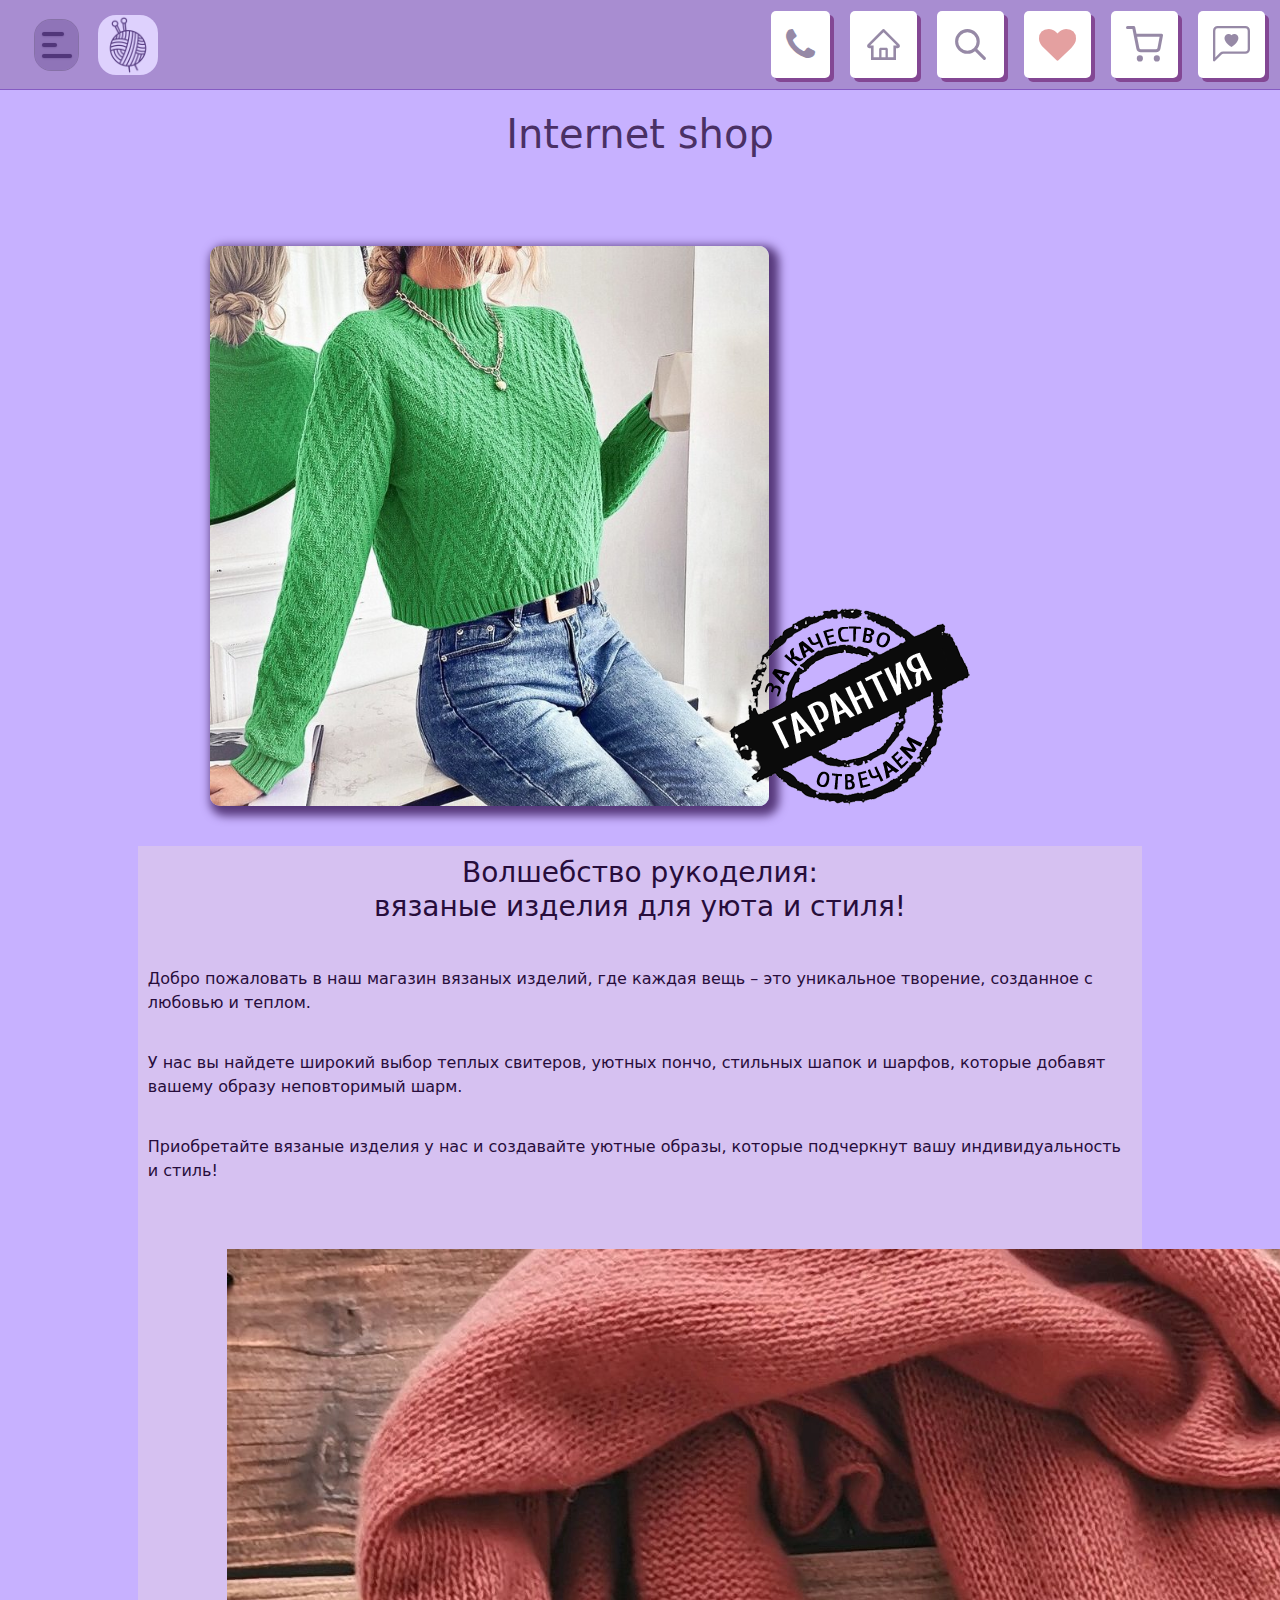
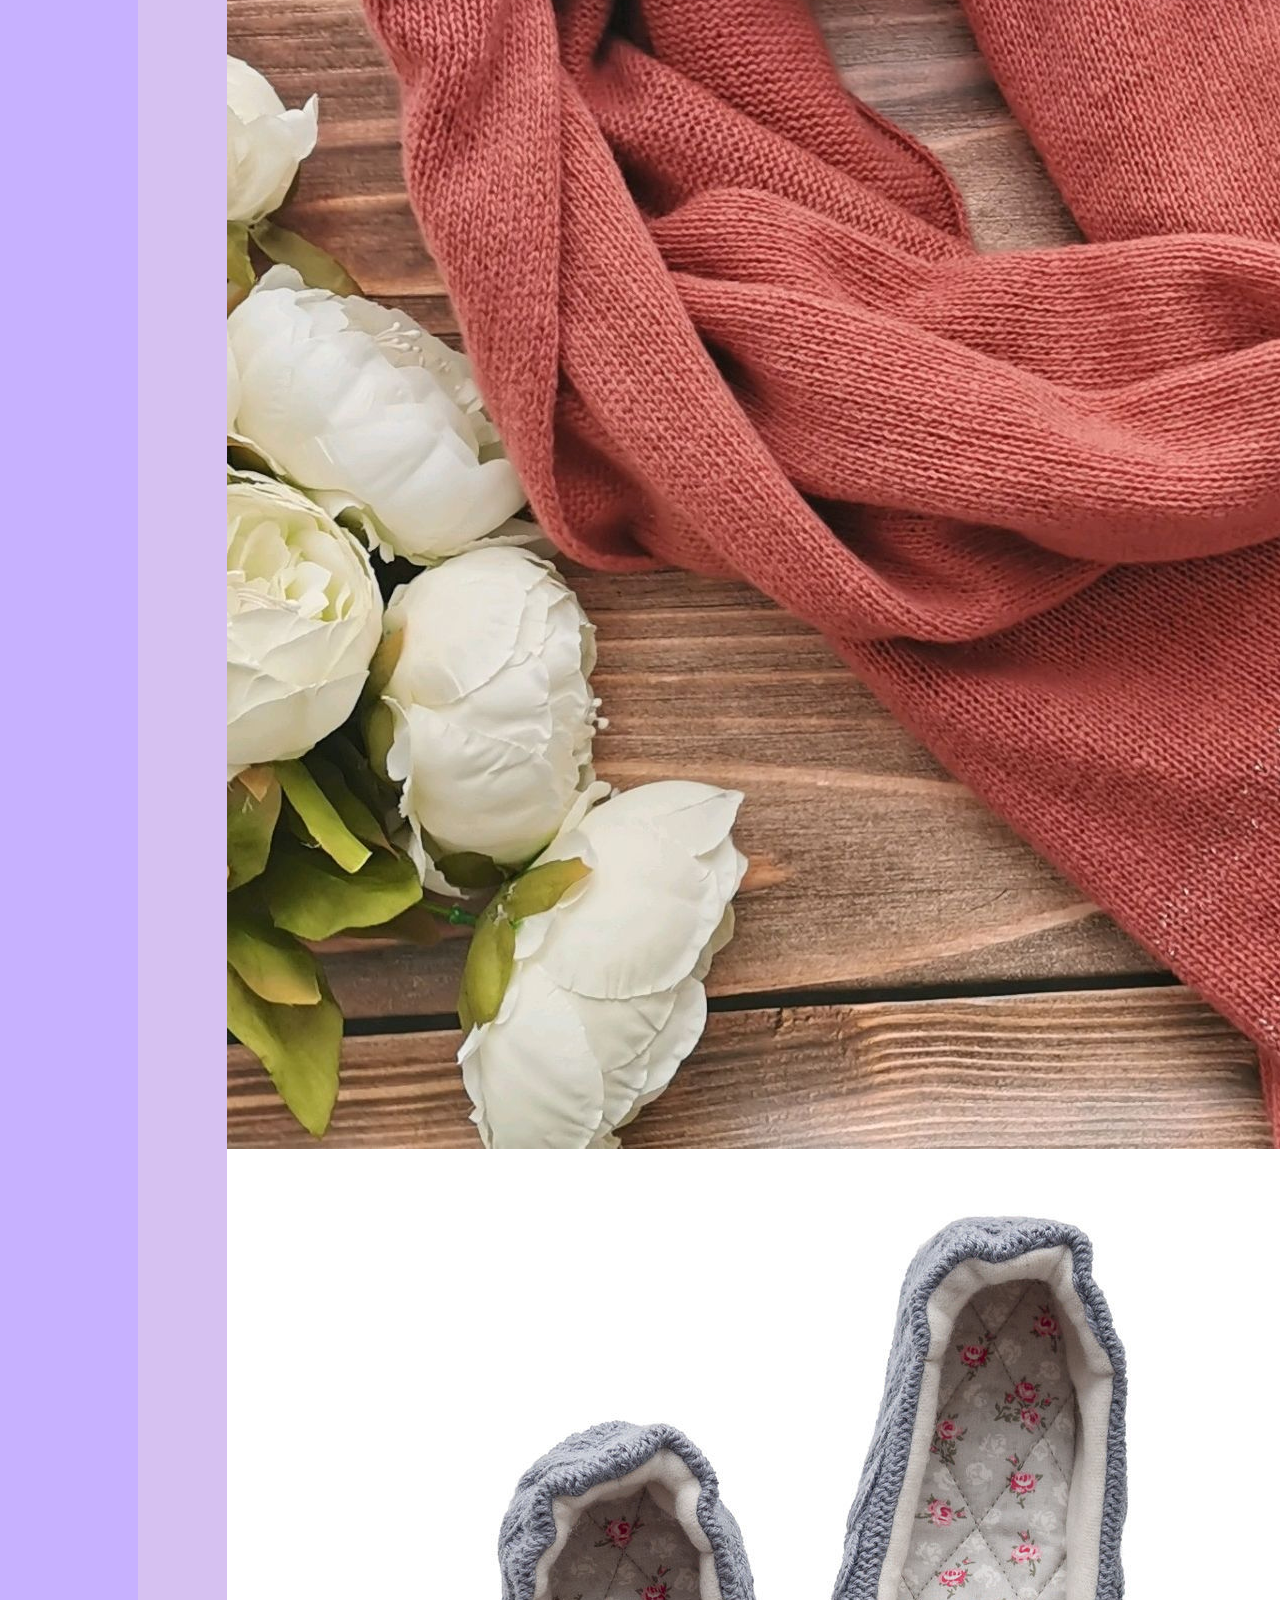
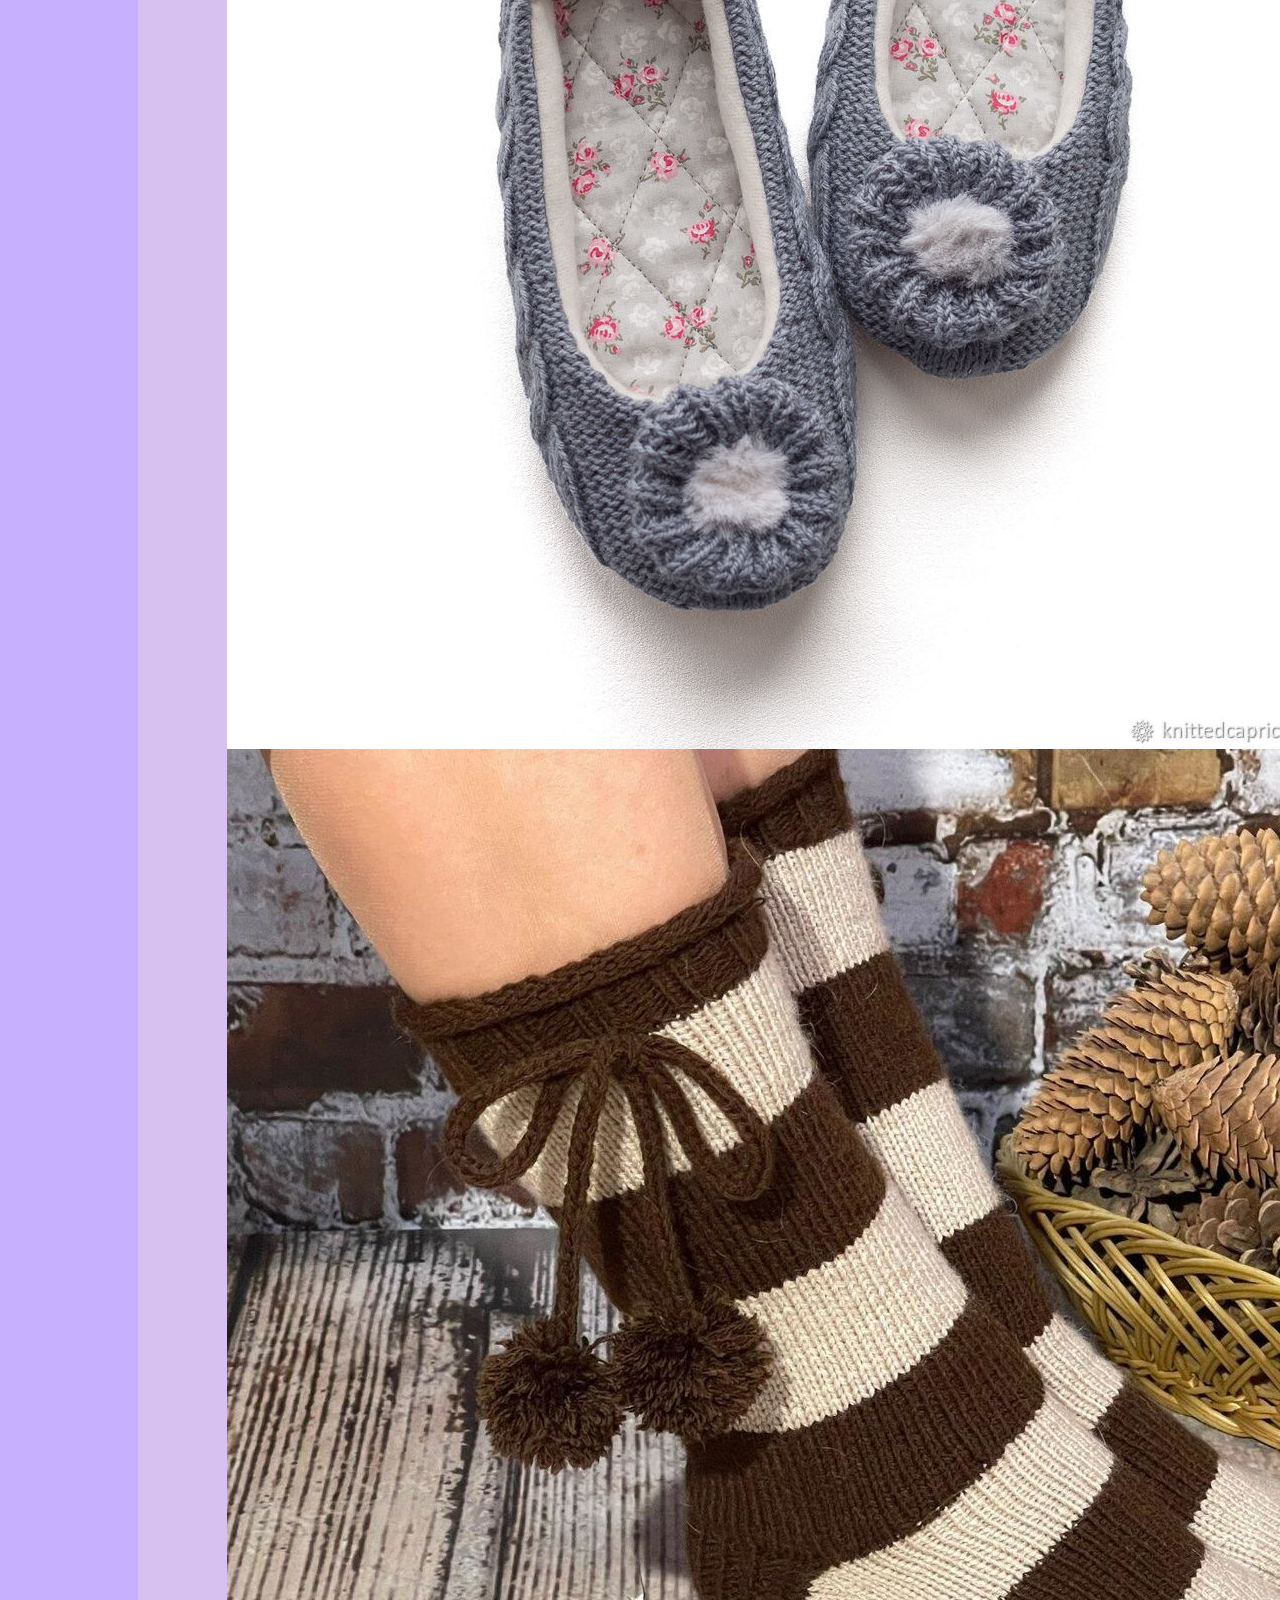
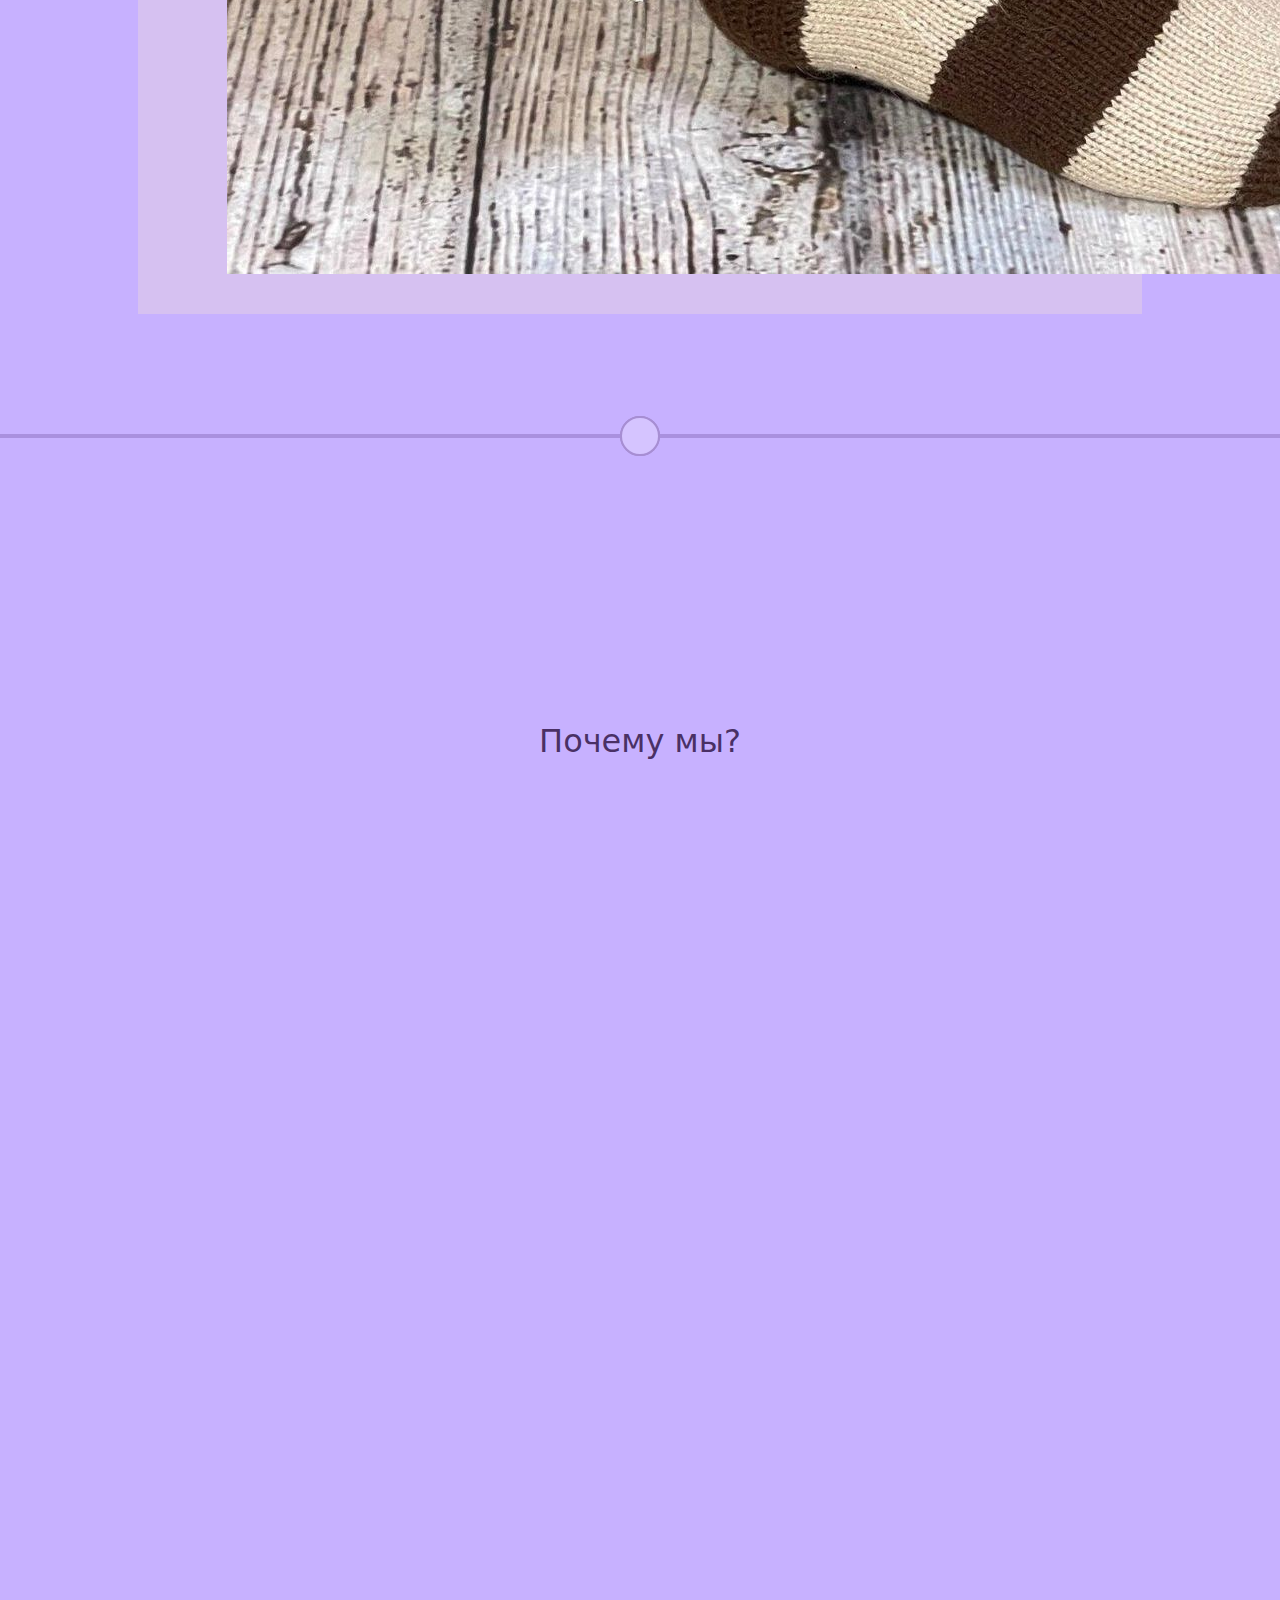
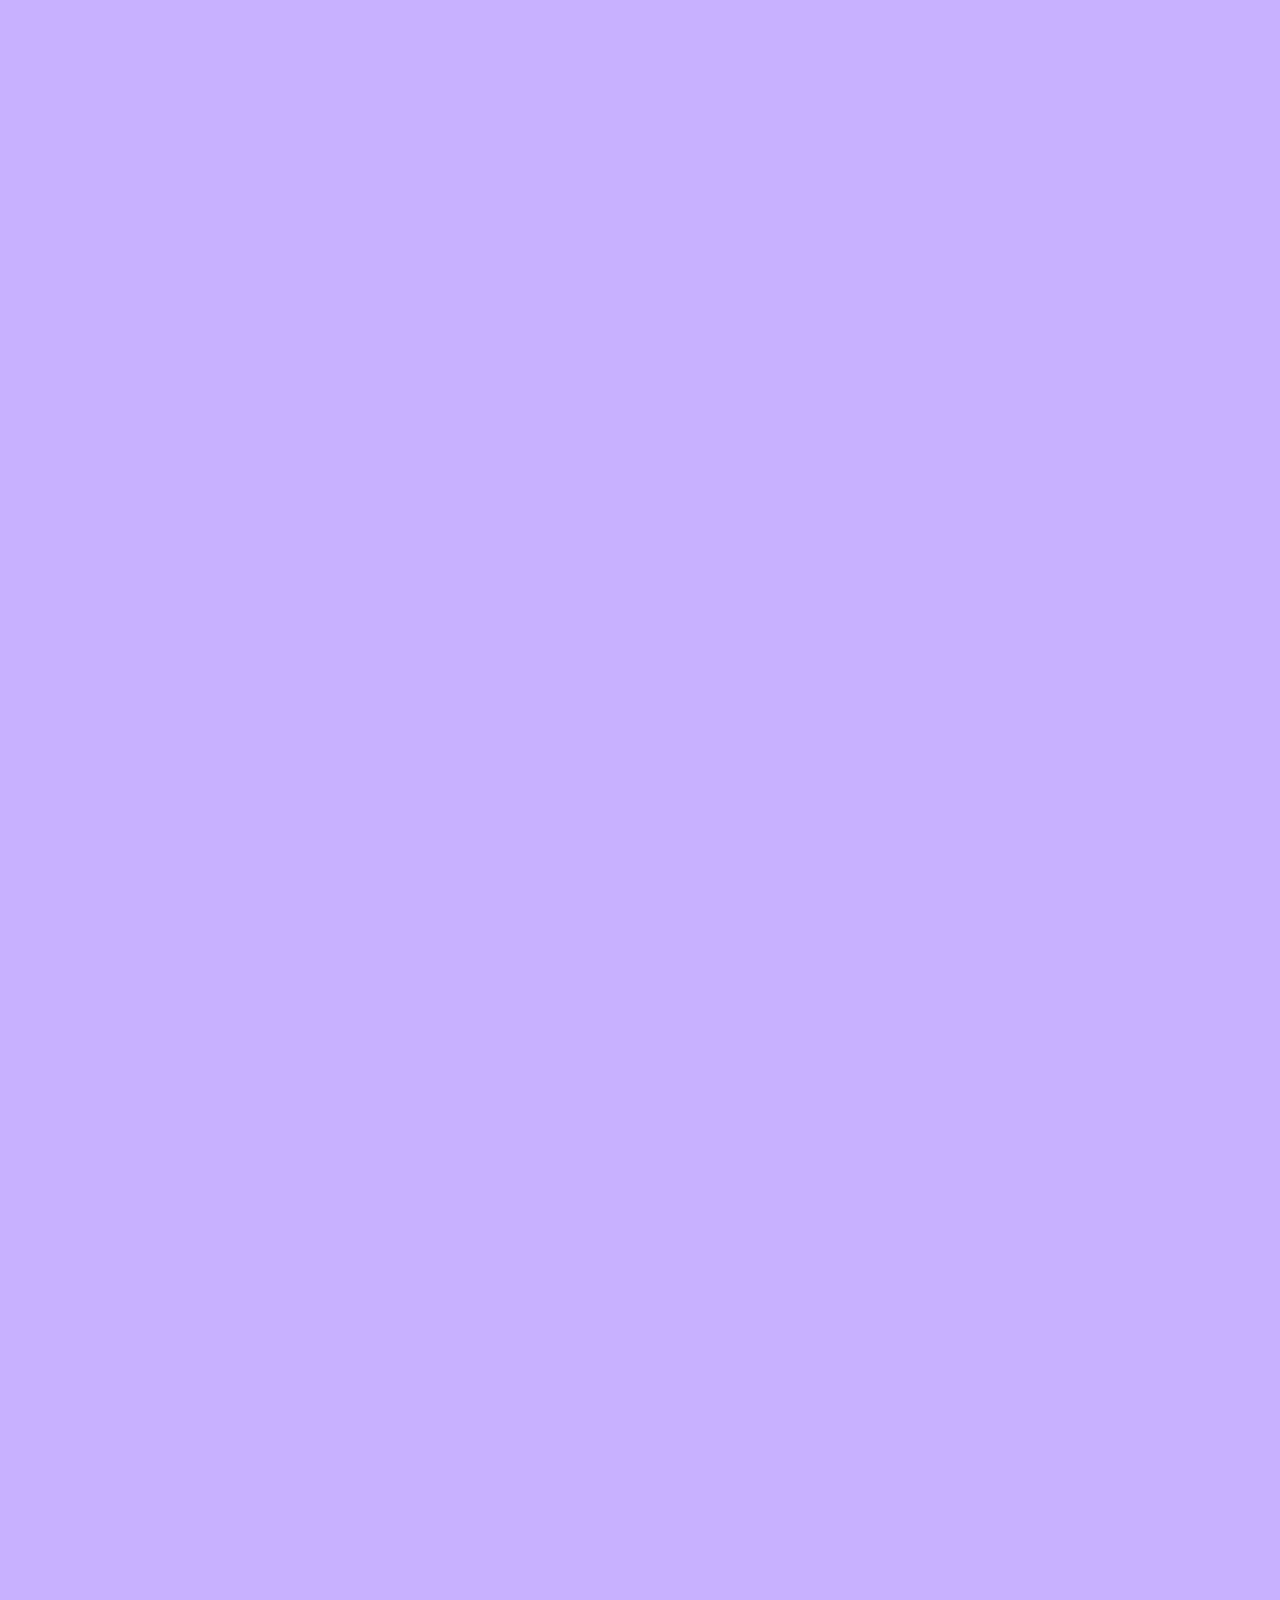
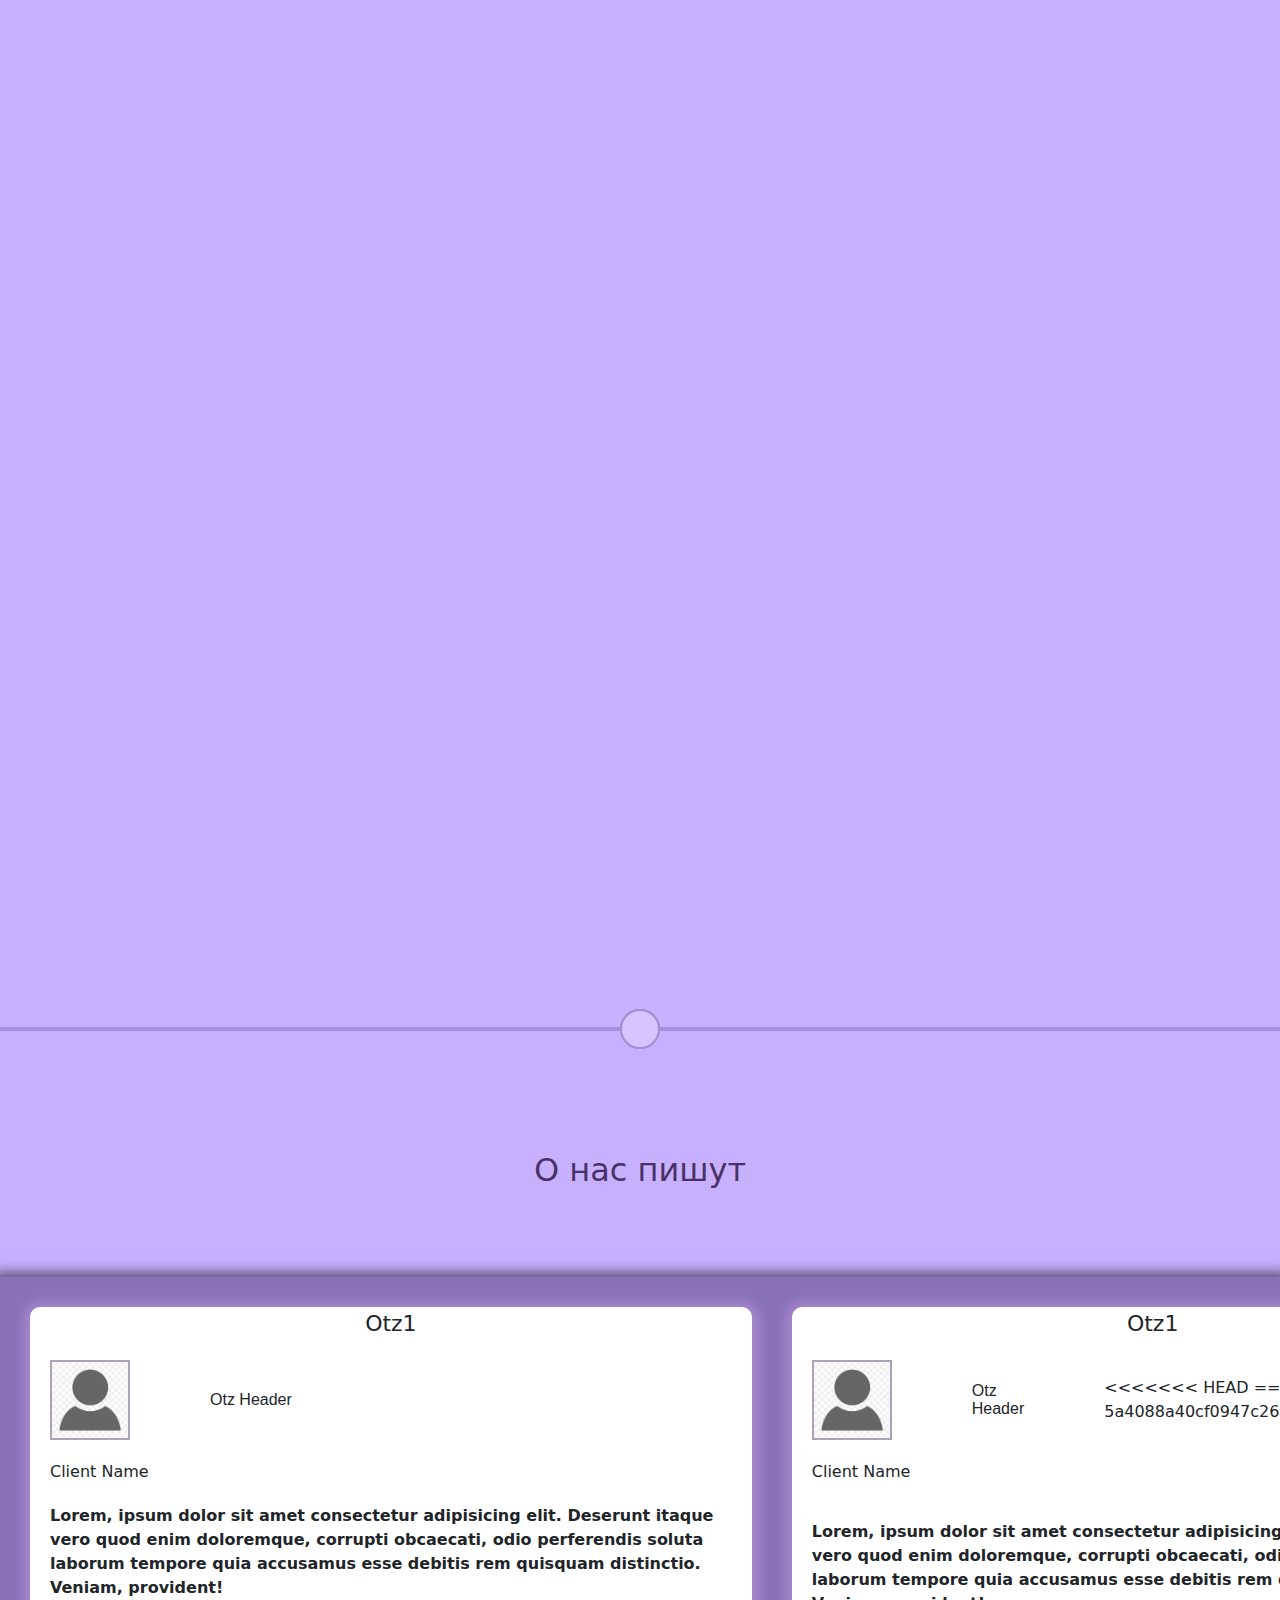
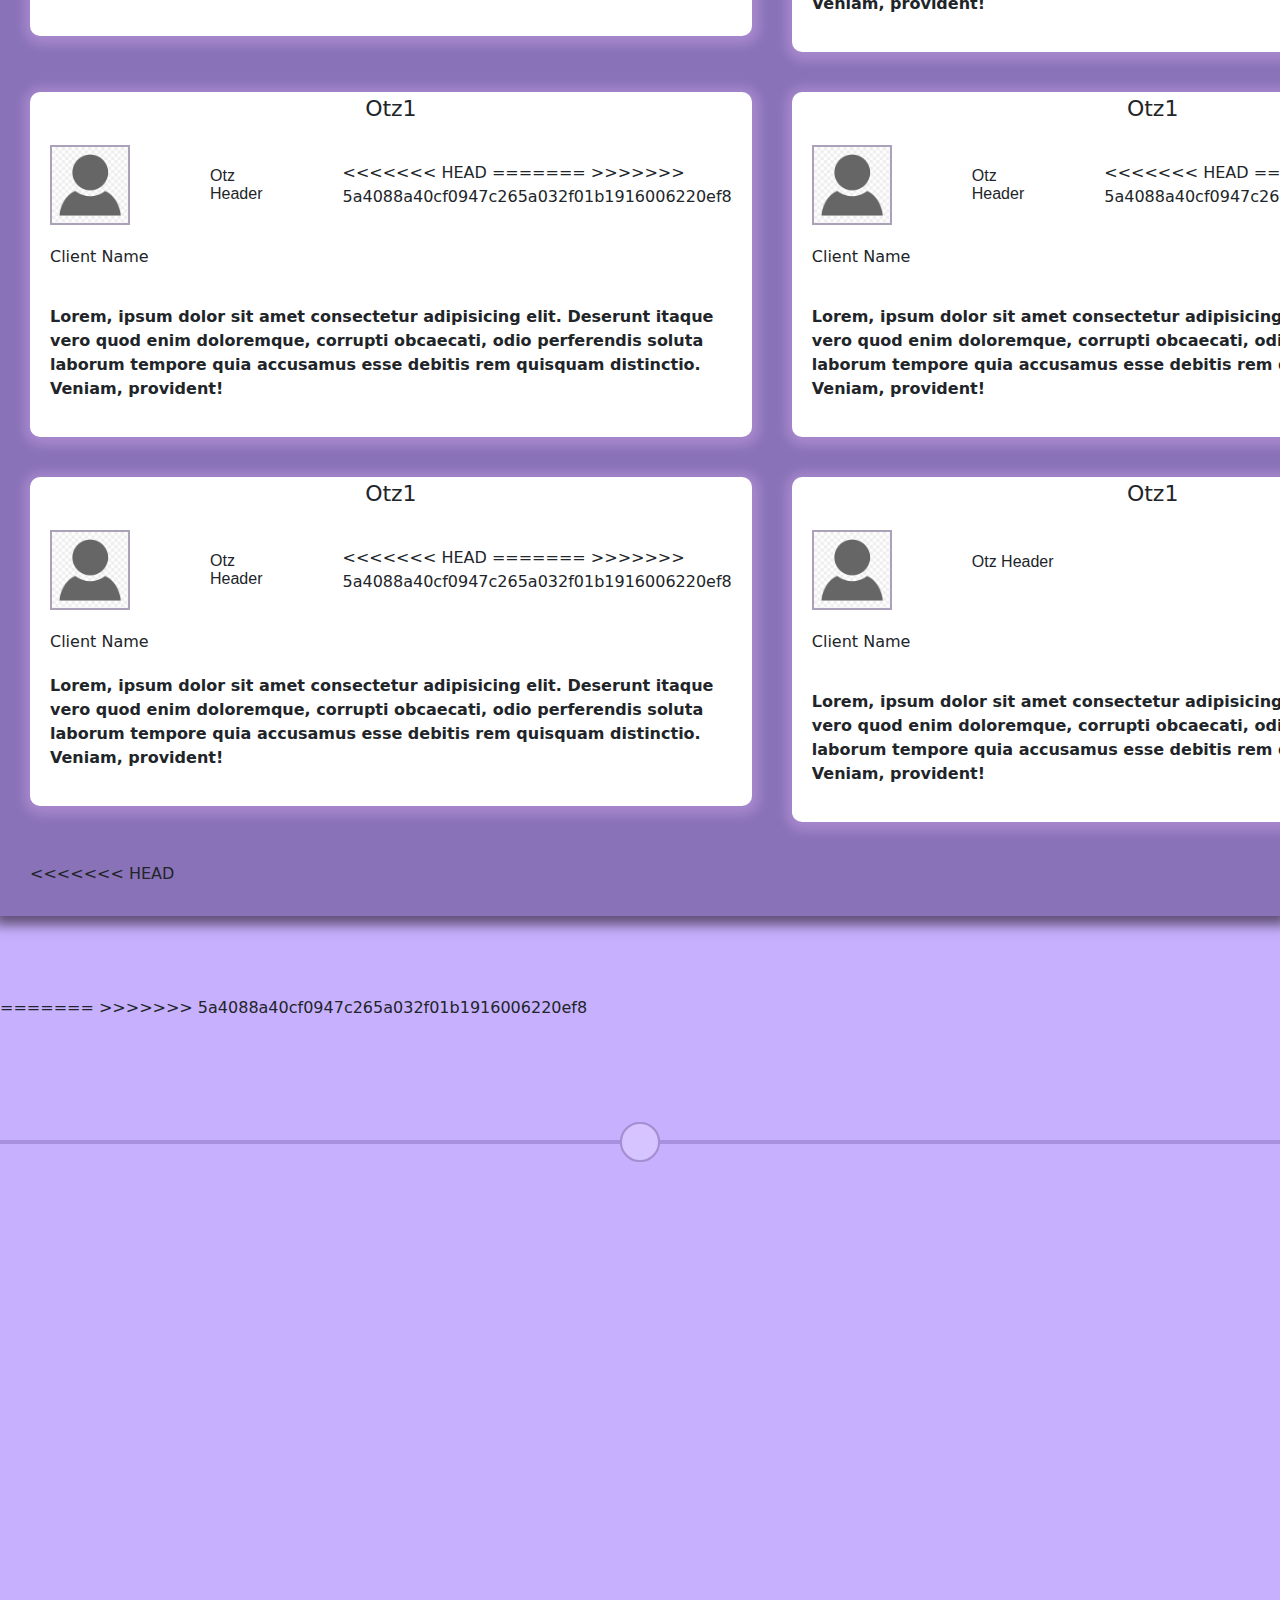
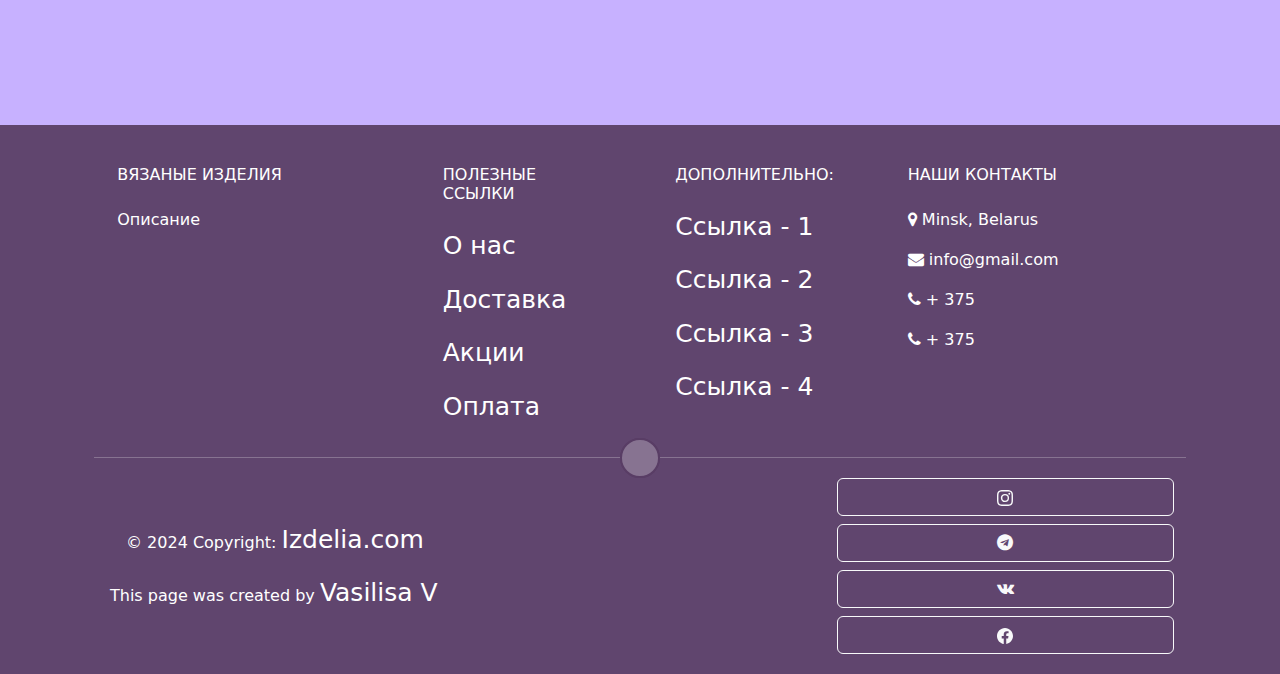
==== index.html @ d6f70f6f "-24-03" ====
<!DOCTYPE html>
<html lang="ru">
<head>
    <meta charset="UTF-8">
    <title>Главная страница | Магазин вязанных изделий</title>
    <meta http-equiv="X-UA-Compatible" content="IE=edge">
    <meta name="viewport" content="width=device-width, initial-scale=1.0">
    <link rel="stylesheet" href="https://cdnjs.cloudflare.com/ajax/libs/font-awesome/4.7.0/css/font-awesome.min.css">
    <link rel="stylesheet" type="text/css" href="styles/slick/slick.css"/>
    <link rel="stylesheet" type="text/css" href="styles/slick/slick-theme.css"/> 
    <link rel="stylesheet" href="styles/bootstrap.css">
    <link rel="stylesheet" href="styles/style.css">
    <link rel="stylesheet" href="styles/media.css">
</head>
<body>
  <header>
    <div class="background">
        <button class="menu_icon">
          <span></span>
          <span></span>
          <span></span>
        </button>
    </div>
    <img src="images/icon.png" alt="" class="iconic"  onclick="document.location='index.html'">
    <nav class="main-menu">
        <ul>
            <li><a href="index.html">Главная</a></li>
            <li><a href="catalog.html">Каталог товаров</a></li>
            <li><a href="about.html">О нас</a></li>
            <li><a href="sales.html">Акции</a></li>
            <li><a href="contact.html">Контакты</a></li>
        </ul>
    </nav>
    <div class="items">
        <button class="button" data-tooltip="Контакты"  onclick="document.location='contact.html'">  
            <i class="fa fa-phone" style="font-size:37px;color:rgba(46, 20, 77, 0.5); "></i>
        </button>
        <button class="button" data-tooltip="Главная страница" onclick="document.location='index.html'">
          <svg xmlns="http://www.w3.org/2000/svg" width="1em" height="1em" viewBox="0 0 1024 1024" stroke-width="0" fill="currentColor" stroke="currentColor" class="icon">
            <path d="M946.5 505L560.1 118.8l-25.9-25.9a31.5 31.5 0 0 0-44.4 0L77.5 505a63.9 63.9 0 0 0-18.8 46c.4 35.2 29.7 63.3 64.9 63.3h42.5V940h691.8V614.3h43.4c17.1 0 33.2-6.7 45.3-18.8a63.6 63.6 0 0 0 18.7-45.3c0-17-6.7-33.1-18.8-45.2zM568 868H456V664h112v204zm217.9-325.7V868H632V640c0-22.1-17.9-40-40-40H432c-22.1 0-40 17.9-40 40v228H238.1V542.3h-96l370-369.7 23.1 23.1L882 542.3h-96.1z"></path>
          </svg>
        </button>
        <button class="button" data-tooltip="Каталог товаров" onclick="document.location='catalog.html'">
          <svg xmlns="http://www.w3.org/2000/svg" width="1em" height="1em" aria-hidden="true" viewBox="0 0 24 24" stroke-width="2" fill="none" stroke="currentColor" class="icon">
            <path d="M21 21l-6-6m2-5a7 7 0 11-14 0 7 7 0 0114 0z" stroke-linejoin="round" stroke-linecap="round"></path>
          </svg>
        </button>
        <!-- <button class="button" data-tooltip="Личный кабинет">
          <svg xmlns="http://www.w3.org/2000/svg" width="1em" height="1em" viewBox="0 0 24 24" stroke-width="0" fill="currentColor" stroke="currentColor" class="icon">
            <path d="M12 2.5a5.5 5.5 0 0 1 3.096 10.047 9.005 9.005 0 0 1 5.9 8.181.75.75 0 1 1-1.499.044 7.5 7.5 0 0 0-14.993 0 .75.75 0 0 1-1.5-.045 9.005 9.005 0 0 1 5.9-8.18A5.5 5.5 0 0 1 12 2.5ZM8 8a4 4 0 1 0 8 0 4 4 0 0 0-8 0Z"></path>
          </svg>
        </button> -->
        <button class="button" data-tooltip="Избранные товары" onclick="document.location='favourites.html'"><i class="fa fa-heart" style="font-size:37px;color:rgb(228, 160, 160); "></i></button>
        <button class="button"  data-tooltip="Корзина товаров" onclick="document.location='cart.html'">
          <svg xmlns="http://www.w3.org/2000/svg" width="1em" height="1em" stroke-linejoin="round" stroke-linecap="round" viewBox="0 0 24 24" stroke-width="2" fill="none" stroke="currentColor" class="icon">
            <circle r="1" cy="21" cx="9"></circle>
            <circle r="1" cy="21" cx="20"></circle>
            <path d="M1 1h4l2.68 13.39a2 2 0 0 0 2 1.61h9.72a2 2 0 0 0 2-1.61L23 6H6"></path>
          </svg>
        </button>
        <button class="button" id="r_button" data-tooltip="Отзывы">
          <svg xmlns="http://www.w3.org/2000/svg" width="37" height="37" fill="currentColor" class="bi bi-chat-left-heart" viewBox="0 0 16 16" style="color:rgba(46, 20, 77, 0.5);">
            <path d="M14 1a1 1 0 0 1 1 1v8a1 1 0 0 1-1 1H4.414A2 2 0 0 0 3 11.586l-2 2V2a1 1 0 0 1 1-1h12ZM2 0a2 2 0 0 0-2 2v12.793a.5.5 0 0 0 .854.353l2.853-2.853A1 1 0 0 1 4.414 12H14a2 2 0 0 0 2-2V2a2 2 0 0 0-2-2H2Z"/>
            <path d="M8 3.993c1.664-1.711 5.825 1.283 0 5.132-5.825-3.85-1.664-6.843 0-5.132Z"/>
          </svg>
        </button>
      </div>
    </div>
</header>
    <main>
      <div class="btn-up btn-up_hide"></div>
      <h1>Internet shop</h1>
      <div class="container">
          <div class="cont2">
            <div class="img">
              <img src="images/img_1.jpg" alt="" class="image">
              <div class="quality"><img src="images/quality.png" alt=""></div>
            </div>
            <div class="description">
                <h3>Волшебство рукоделия: <p>вязаные изделия для уюта и стиля!</p></h3>
              <p>Добро пожаловать в наш магазин вязаных изделий, где каждая вещь – это уникальное творение, созданное с любовью и теплом.</p>
               <p> У нас вы найдете широкий выбор теплых свитеров, уютных пончо, стильных шапок и шарфов, которые добавят вашему образу неповторимый шарм.</p> 
                <p> Приобретайте вязаные изделия у нас и создавайте уютные образы, которые подчеркнут вашу индивидуальность и стиль!</p>
                <div class="slider s1">
                  <div class="">
                      <img src="images/scarf.jpg" alt="">
                  </div>
                  <div class="">
                      <img src="images/slippers.jpg" alt="">
                  </div>
                  <div class="">
                      <img src="images/socks.jpg" alt="">
                  </div>
              </div>
            </div>
        </div>
      </div>
        <hr>
        <div class="block1">
            <h2 class="p-4">Почему мы?</h2>
            <div class="reasons">
                <div class="reason 1">
                        <img src="images/quality_.png" alt="" class="p-3">
                        <h4>Высокое качество<p> ручной работы</p></h4>
                </div>    
                <div class="reason 2">
                        <img src="images/clothes_idea.jpg" alt="">
                        <h4>Заказ по своему фото или эскизу</h4>
                        <p></p>
                </div> 
                <div class="reason 3">
                        <img src="images/img_.png" alt="">
                        <h4>Разнообразие и уникальность</h4>
                        <p></p>
                </div> 
                <div class="reason 4">
                        <img src="images/img__.png" alt="">
                        <h4>Безопасность покупки</h4>
                        <p></p>
                </div> 
            </div>
        </div>
        <hr>
      <h2>О нас пишут</h2>
      <div class="reviews">
        <div class="otz">
          <div class="o">Otz1</div>
          <div class="otz-content">
            <div class="line">
              <img src="images/avatar.png" alt="" class="icon">
              <div class="header">Otz Header</div> 
              <div class="rating">
                <input value="5" name="rating" id="star5" type="radio">
              </div> 
            </div>
            <div class="header">Client Name</div>
            <p class="otz-text">Lorem, ipsum dolor sit amet consectetur adipisicing elit. Deserunt itaque vero quod enim doloremque, corrupti obcaecati, odio perferendis soluta laborum tempore quia accusamus esse debitis rem quisquam distinctio. Veniam, provident!</p>
          </div>
        </div>
        <div class="otz">
          <div class="o">Otz1</div>
          <div class="otz-content">
            <div class="line">
              <img src="images/avatar.png" alt="" class="icon">
              <div class="header">Otz Header</div> 
              <div class="rating">
<<<<<<< HEAD
                <input value="4" name="rating" id="star5" type="radio">
             
=======
                <input value="5" name="rating" id="star5" type="radio">
>>>>>>> 5a4088a40cf0947c265a032f01b1916006220ef8
              </div> 
            </div>
            <p class="header">Client Name</p><p class="otz-text">Lorem, ipsum dolor sit amet consectetur adipisicing elit. Deserunt itaque vero quod enim doloremque, corrupti obcaecati, odio perferendis soluta laborum tempore quia accusamus esse debitis rem quisquam distinctio. Veniam, provident!</p>
          </div>
        </div>
          <div class="otz">
            <div class="o">Otz1</div>
            <div class="otz-content">
              <div class="line">
                <img src="images/avatar.png" alt="" class="icon">
                <div class="header">Otz Header</div> 
                <div class="rating">
<<<<<<< HEAD
                  <input value="5" name="rating" id="star5" type="radio">
                
=======
                  <input value="4" name="rating" id="star4" type="radio">
>>>>>>> 5a4088a40cf0947c265a032f01b1916006220ef8
                </div> 
              </div>
              <p class="header">Client Name</p><p class="otz-text">Lorem, ipsum dolor sit amet consectetur adipisicing elit. Deserunt itaque vero quod enim doloremque, corrupti obcaecati, odio perferendis soluta laborum tempore quia accusamus esse debitis rem quisquam distinctio. Veniam, provident!</p>
            </div>
          </div>
          <div class="otz">
            <div class="o">Otz1</div>
            <div class="otz-content">
              <div class="line">
                <img src="images/avatar.png" alt="" class="icon">
                <div class="header">Otz Header</div> 
                <div class="rating">
<<<<<<< HEAD
                  <input value="5" name="rating" id="star5" type="radio">
                  
=======
                  <input value="4" name="rating" id="star3" type="radio">
>>>>>>> 5a4088a40cf0947c265a032f01b1916006220ef8
                </div> 
              </div>
              <p class="header">Client Name</p>
              <p class="otz-text">Lorem, ipsum dolor sit amet consectetur adipisicing elit. Deserunt itaque vero quod enim doloremque, corrupti obcaecati, odio perferendis soluta laborum tempore quia accusamus esse debitis rem quisquam distinctio. Veniam, provident!</p>
            </div>
          </div>
          <div class="otz">
            <div class="o">Otz1</div>
            <div class="otz-content">
              <div class="line">
                <img src="images/avatar.png" alt="" class="icon">
                <div class="header">Otz Header</div> 
                <div class="rating">
                  <input value="5" name="rating" id="star5" type="radio">
<<<<<<< HEAD
               
=======
>>>>>>> 5a4088a40cf0947c265a032f01b1916006220ef8
                </div> 
              </div>
              <div class="header">Client Name</div>
              <p class="otz-text">Lorem, ipsum dolor sit amet consectetur adipisicing elit. Deserunt itaque vero quod enim doloremque, corrupti obcaecati, odio perferendis soluta laborum tempore quia accusamus esse debitis rem quisquam distinctio. Veniam, provident!</p>
            </div>
          </div>
          <div class="otz">
            <div class="o">Otz1</div>
            <div class="otz-content">
              <div class="line">
                <img src="images/avatar.png" alt="" class="icon">
               
                <p class="header">Otz Header</p> 
                <div class="rating">
                  <input value="5" name="rating" id="star5" type="radio">
                </div>   
              </div>
              <p class="header">Client Name</p>
              <p class="otz-text">Lorem, ipsum dolor sit amet consectetur adipisicing elit. Deserunt itaque vero quod enim doloremque, corrupti obcaecati, odio perferendis soluta laborum tempore quia accusamus esse debitis rem quisquam distinctio. Veniam, provident!</p>
            </div>
          </div>
<<<<<<< HEAD
      </div>

        
=======
      </div> 
>>>>>>> 5a4088a40cf0947c265a032f01b1916006220ef8
      <hr>
    </main>
    <footer>
      <div class="footer">
        <h2>Есть вопросы? <p>Не нашли подходящий вариант?</p></h2>
        <form>
          <div class="form-row">
            <div class="form-group col-md-6">
              <label for="inputEmail">Ваше Имя</label>
              <input type="text" class="form-control" id="inputEmail" placeholder="" required>
            </div>
            <div class="form-group col-md-6">
              <label for="inputPhone">Номер телефона</label>
              <input type="tel" class="form-control" id="inputPhone" placeholder="+375xxxxxxxxx" pattern="/^\+375[0-9]{9}$/g" required>
            </div>
          </div>
          <div class="form-group">
            <label for="inputMessage">Ваше сообщение</label>
            <input type="text" class="form-control" id="inputMessage" placeholder="Текст сообщения" required>
          </div>
          <div class="form-group">
            <div class="form-check">
              <input class="form-check-input" type="checkbox" id="gridCheck" value="1">
              <label class="form-check-label" for="gridCheck">
                <b>Check me out</b>
              </label>
            </div>
          </div>
          <button type="" class="btn btn-primary" onclick="sendForm(event)">Отправить</button>
        </form>
      </div>
      <div class="footer2">
        <div class="my-5">
          <!-- Footer -->
          <footer
                  class="text-center text-lg-start text-white"
                  style="background-color: #60456e"
                  >
            <!-- Grid container -->
      
            <div class="container p-4 pb-0">
              <!-- Section: Links -->
              <section class="">
                <!--Grid row-->
                <div class="row">
                  <!-- Grid column -->
                  <div class="col-md-3 col-lg-3 col-xl-3 mx-auto mt-3">
                    <h6 class="text-uppercase mb-4 font-weight-bold">
                     Вязаные изделия
                    </h6>
                    <p>
                      Описание
                    </p>
                  </div>
                  <!-- Grid column -->
        
                  <hr class="w-100 clearfix d-md-none" />
        
                  <!-- Grid column -->
                  <div class="col-md-2 col-lg-2 col-xl-2 mx-auto mt-3">
                    <h6 class="text-uppercase mb-4 font-weight-bold"> Полезные ссылки</h6>
                    <p>
                      <a class="text-white" href="about.html">О нас</a>
                    </p>
                    <p>
                      <a class="text-white">Доставка</a>
                    </p>
                    <p>
                      <a class="text-white">Акции</a>
                    </p>
                    <p>
                      <a class="text-white">Оплата</a>
                    </p>
                  </div>
                  <!-- Grid column -->
        
                  <hr class="w-100 clearfix d-md-none" />
        
                  <!-- Grid column -->
                  <div class="col-md-3 col-lg-2 col-xl-2 mx-auto mt-3">
                    <h6 class="text-uppercase mb-4 font-weight-bold">
                      Дополнительно:
                    </h6>
                    <p>
                      <a class="text-white">Ссылка - 1</a>
                    </p>
                    <p>
                      <a class="text-white">Ссылка - 2</a>
                    </p>
                    <p>
                      <a class="text-white">Ссылка - 3</a>
                    </p>
                    <p>
                      <a class="text-white">Ссылка - 4</a>
                    </p>
                  </div>
        
                  <!-- Grid column -->
        
                  <!-- Grid column -->
                  <div class="col-md-4 col-lg-3 col-xl-3 mx-auto mt-3">
                    <h6 class="text-uppercase mb-4 font-weight-bold">Наши Контакты</h6>
                  
                    <p><i class="fa fa-map-marker" aria-hidden="true"></i>&nbsp;Minsk, Belarus</p>
                    <p> <i class="fa fa-envelope" aria-hidden="true"></i>&nbsp;info@gmail.com</p>
                    <p><i class="fa fa-phone"></i> + 375</p>
                    <p><i class="fa fa-phone"></i> + 375</p>
                  </div>
                  <!-- Grid column -->
                </div>
                <!--Grid row-->
              </section>
              <!-- Section: Links -->
        
              <hr>
        
              <!-- Section: Copyright -->
              <section class="p-3 pt-0">
                <div class="row d-flex align-items-center">
                  <!-- Grid column -->
                  <div class="col-md-7 col-lg-8 text-center text-md-start">
                    <!-- Copyright -->
                    <div class="p-3">
                      © 2024 Copyright:
                      <a class="text-white" href="https://mdbootstrap.com/"
                         >Izdelia.com</a
                        >
                        
                    </div>
                    <p>This page was created by <a href="https://vasilsa1109.github.io/ITStepProjectWebSite/project/">Vasilisa V </a></p>
                    <!-- Copyright -->
                  </div>
                  <!-- Grid column -->
        
                  <!-- Grid column -->
                  <div class="col-md-5 col-lg-4 ml-lg-0 text-center text-md-end">
                    <!-- Facebook -->
                 
                    <a href="https://instagram.com" target="_blank"
                    class="btn btn-outline-light btn-floating m-1"
                    class="text-white"
                    role="button"
                    ><svg xmlns="http://www.w3.org/2000/svg" width="16" height="16" fill="currentColor" class="bi bi-instagram" viewBox="0 0 16 16">
                     <path d="M8 0C5.829 0 5.556.01 4.703.048 3.85.088 3.269.222 2.76.42a3.9 3.9 0 0 0-1.417.923A3.9 3.9 0 0 0 .42 2.76C.222 3.268.087 3.85.048 4.7.01 5.555 0 5.827 0 8.001c0 2.172.01 2.444.048 3.297.04.852.174 1.433.372 1.942.205.526.478.972.923 1.417.444.445.89.719 1.416.923.51.198 1.09.333 1.942.372C5.555 15.99 5.827 16 8 16s2.444-.01 3.298-.048c.851-.04 1.434-.174 1.943-.372a3.9 3.9 0 0 0 1.416-.923c.445-.445.718-.891.923-1.417.197-.509.332-1.09.372-1.942C15.99 10.445 16 10.173 16 8s-.01-2.445-.048-3.299c-.04-.851-.175-1.433-.372-1.941a3.9 3.9 0 0 0-.923-1.417A3.9 3.9 0 0 0 13.24.42c-.51-.198-1.092-.333-1.943-.372C10.443.01 10.172 0 7.998 0zm-.717 1.442h.718c2.136 0 2.389.007 3.232.046.78.035 1.204.166 1.486.275.373.145.64.319.92.599s.453.546.598.92c.11.281.24.705.275 1.485.039.843.047 1.096.047 3.231s-.008 2.389-.047 3.232c-.035.78-.166 1.203-.275 1.485a2.5 2.5 0 0 1-.599.919c-.28.28-.546.453-.92.598-.28.11-.704.24-1.485.276-.843.038-1.096.047-3.232.047s-2.39-.009-3.233-.047c-.78-.036-1.203-.166-1.485-.276a2.5 2.5 0 0 1-.92-.598 2.5 2.5 0 0 1-.6-.92c-.109-.281-.24-.705-.275-1.485-.038-.843-.046-1.096-.046-3.233s.008-2.388.046-3.231c.036-.78.166-1.204.276-1.486.145-.373.319-.64.599-.92s.546-.453.92-.598c.282-.11.705-.24 1.485-.276.738-.034 1.024-.044 2.515-.045zm4.988 1.328a.96.96 0 1 0 0 1.92.96.96 0 0 0 0-1.92m-4.27 1.122a4.109 4.109 0 1 0 0 8.217 4.109 4.109 0 0 0 0-8.217m0 1.441a2.667 2.667 0 1 1 0 5.334 2.667 2.667 0 0 1 0-5.334"/>
                   </svg></a>

                 <a href="https://web.telegram.org/a/" target="_blank"
                    class="btn btn-outline-light btn-floating m-1"
                    class="text-white"
                    role="button">
                    <i class="fa fa-telegram"></i>
                   </a>

                   <a  href="https://vk.com" target="_blank"
                    class="btn btn-outline-light btn-floating m-1"
                    class="text-white"
                    role="button">
                    <i class="fa fa-vk" aria-hidden="true"></i>
                   </a>
     
                 <a href="https://facebook.com" target="_blank"
                    class="btn btn-outline-light btn-floating m-1"
                    class="text-white"
                    role="button"
                    > <svg xmlns="http://www.w3.org/2000/svg" width="16" height="16" fill="currentColor" class="bi bi-facebook" viewBox="0 0 16 16">
                     <path d="M16 8.049c0-4.446-3.582-8.05-8-8.05C3.58 0-.002 3.603-.002 8.05c0 4.017 2.926 7.347 6.75 7.951v-5.625h-2.03V8.05H6.75V6.275c0-2.017 1.195-3.131 3.022-3.131.876 0 1.791.157 1.791.157v1.98h-1.009c-.993 0-1.303.621-1.303 1.258v1.51h2.218l-.354 2.326H9.25V16c3.824-.604 6.75-3.934 6.75-7.951"/>
                   </svg></a>

                  </div>
                  <!-- Grid column -->
                </div>
              </section>
              <!-- Section: Copyright -->
            </div>
            <!-- Grid container -->
          </footer>
          <!-- Footer -->
        </div>
      </div>
    </footer>
</body>
<script src="js/bootstrap.js"></script>
<script src="https://code.jquery.com/jquery-3.7.1.min.js"></script>
<script type="text/javascript" src="js/slick.min.js"></script>
<script src="js/common.js"></script>
</html>
---- styles/style.css ----
*{
  box-sizing: border-box;
}
html, body{
  margin: 0;
  padding: 0;
  height: 100%;
  width: 100%;
  background-color: #c7b1ff;
}
header{
  padding: 15px;
  width: 100%;
  height: 90px;
  background: #a88dd1;
  position: fixed;
  display: flex;
  justify-content: space-between;
  align-items: center;
  border-bottom: solid 1.5px #855bc3;
  gap: 20px;
}

.background button {
  border: none;
  background: none;
  padding: 0;
  margin: 0;
  cursor: pointer;
  font-family: inherit;
}
.background {
  margin-left: 20px;
  border-radius: 16px;
   border: none;
  background: rgba(110, 73, 153, 0.39);
  mix-blend-mode: luminosity;
  box-shadow: 0px 0px 0px 1px rgba(0, 0, 0, 0.20);
  backdrop-filter: blur(15px);
  width: 50px;
  height: 50px;
  display: flex;
  justify-content: center;
  align-items: center;
}

.menu_icon {
  width: 30px;
  height: 40px;
  padding: 4px;
  display: flex;
  flex-direction: column;
  justify-content: space-between;
  transition: transform .4s;
}

.menu_icon span {
  width: 100%;
  height: 0.25rem;
  border-radius: 0.125rem;
  background-color: rgb(79, 50, 148);
  box-shadow: 0 .5px 2px 0 hsla(0, 0%, 0%, .2);
  transition: width .4s, transform .4s, background-color .4s;
}

.menu_icon :nth-child(1) {
  width: 75%;
}

.menu_icon :nth-child(2) {
  width: 50%;
}

.menu_icon:hover {
  transform: rotate(-90deg);
}

.menu_icon:hover span {
  width: .25rem;
  transform: translateX(10px);
}

.items {
  display: flex;
  width: 100%;
  gap: 20px;
  justify-content: flex-end;
  border-radius: 10px;
}

.button {
  outline: 0 !important;
  border: 0 !important;
  width: 60px;
  height: 60px;
  border-radius: 50%;
  background-color: transparent;
  display: flex;
  align-items: center;
  justify-content: center;
  color: #fff;
  transition: all ease-in-out 0.3s;
  cursor: pointer;
}

.button:hover {
  transform: translateY(-2px);
}

.icon {
  font-size: 37px;
  color: rgba(46, 20, 77, 0.5);
}
.menu_icon{
  display: flex;
  flex-direction: column;
  align-items: stretch;
  justify-content: center;
  gap: 7px;
  margin-right: 30px;
  background: none;
  border: none;
  position: relative;
}
.menu_icon span{
  transition: transform 1.0s;
}
.menu_icon.pushed span{
  position: absolute;
  right: 15px;
  top: 50%;
  margin-top: -2px;
  transition: transform 1.0s;
}
span{
  width: 40px;
  height: 3px;
  background-color: white;
  display: block;
}
.main-menu{
  width: 100%;
  display: flex;
  flex-direction: column;
  align-items: center;
  justify-content: center;
  position: fixed;
  top: 80px;
  right: 0px;
  background-color: rgb(142, 103, 175);
  height: max-content;
  max-width: 100%;
  transform: translateX(100%); 
  border-bottom: 1px solid rgba(39, 13, 59, 0.8);
}
ul{
padding: 10px;
  list-style: none;
  display: flex;
  flex-direction: column;
  align-items: center;
  gap: 20px;
}
a{
  text-decoration: none;
  color: white;
  font-size: 25px;
  width: 100%;
}
.main-menu.opened{
  transform: translateX(0);
  position: fixed;
  z-index: 2;
}
li{
  padding: 10px;
}
li:hover{
  background-color: rgba(39, 13, 59, 0.4);
}
a:hover{
    text-decoration:dashed;
}
h1, h2{
  color: rgba(39, 13, 59, 0.8);
  text-align: center;
}
.p{
  text-align: center;
}
main{
  padding-top: 110px;
  width: 100%;
  display: flex;
  flex-direction: column;
  gap: 80px;
}
main .container{
  display: flex;
}
.img{
width: 900px;
height: 560px;
display: flex;
flex-direction: column;
position: relative;
}
.image{
  width: 900px;
  height: 560px;
  box-shadow: 5px 5px 10px 5px rgb(87, 57, 124);
  margin-left: -250px;
  object-fit: cover; 
  border-radius: 10px;
}
header{
z-index: 5;
}
main{
z-index: 4;
}
.cont2{
display: flex;
gap: 50px;
width: 100%;
}
.cont2 h3{
text-align: center;
}
.description{
display: flex;
flex-direction: column;
align-items: center;
gap: 20px;
width: 600px;
color:  rgba(39, 13, 59);
background-color:rgb(214, 193, 241);
padding: 10px;
}
main hr {
  border: 2px solid #4c2f79;
  margin: 40px 0;
  background-image: linear-gradient(to right, #FFF, #BFE2FF, #FFF);
  width: 100%;
}
hr:before,
hr:after {
  content: '';
  display: inline-block;
  border-radius: 100%;
  width: 40px;
  height: 40px;
  border: 2px solid #45264d;
  position: absolute;
  left: 50%;
  transform: translate(-50%, -50%);
  background: #FFF;
}
hr:after {
  animation: anim-hr 1s linear infinite; 
}
@keyframes anim-hr {
  0% {
      width: 40px;
      height: 40px;
  }
  100% {
      width: 0;
      height: 0;
  }
}

.quality{
position: absolute;
bottom: -90px;
right: 28px;
}
.iconic{
width: max-content;
height: 60px;
background-color: #ded1fd;
border-radius: 30%;
}

.slider{
padding: 30px;
width: 600px;
}
.slick-slide{
width: 300px;
height: 300px;
}
.slick-prev{
  background-color: rgb(51, 5, 95);
  border-radius: 5px;
  left: 12px;
}
.slick-next{
  background-color: rgb(51, 5, 95);
  border-radius: 5px;
  right: 10px;
}
.slick-slide img{
width: 100%;
height: 100%;
justify-content: center;
}
.block1{
padding: 40px;
margin-top: 100px;
border-radius: 10px;
}
.reason{
padding: 50px;
height: 600px;
border: 1px solid rgba(46, 20, 77, 0.5);
border-radius: 10px;
background-color: rgba(110, 73, 153, 0.35);
animation:  1s ease-in infinite; 
;
}
.reasons{
  padding-top: 20px;
  text-align: center;
display: grid;
grid-template-columns: 1fr 1fr 1fr 1fr;
gap: 40px;
}
.reason img{
  margin-bottom: 20px;
  border: 1px solid rgba(52, 36, 58, 0.7);
  width: 100%;
  aspect-ratio: 1/1;
  object-fit: cover;
}
.reviews{
  padding: 30px;
  width: 100%;
  gap: 40px;
  background-color: rgba(46, 20, 77, 0.4);
  display: grid;
  grid-template-columns: 1fr 1fr;
  -webkit-box-shadow: 1px 2px 12px 7px rgba(52, 36, 58, 0.7);
  -moz-box-shadow: 1px 2px 12px 7px rgba(52, 36, 58, 0.7);
  box-shadow: 1px 2px 12px 7px rgba(52, 36, 58, 0.7);
}
.otz{
  height: max-content;
  background-color: #fff;
  border-radius: 10px;
  -webkit-box-shadow: 1px 2px 12px 7px rgba(233, 183, 251, 0.31);
-moz-box-shadow: 1px 2px 12px 7px rgba(233, 183, 251, 0.31);
box-shadow: 1px 2px 12px 7px rgba(233, 183, 251, 0.31);
}
.footer{
width: 100%;
background-color: rgba(46, 20, 77, 0.5);
padding: 30px;
}
.otz-content{
  padding: 20px;
  display: flex;
  gap: 20px;
  flex-direction: column;
}
.otz-content .icon{
  width: 80px;
  height: 80px;
  border: 2px solid rgba(46, 20, 77, 0.4)
}
.otz{
  display: flex;
  flex-direction: column;
  align-items: center;
}
.otz-text{
  font-size: 16px;
  font-weight: 600;
}
.o{
  font-size: 22px;
  font-weight: 400;
}
.line{
  display: flex;
  gap: 80px;
  align-items: center;
}
.line .header{
  font: 1em sans-serif;
}

[data-tooltip] {
  position: relative; /* Относительное позиционирование */ 
 }
 [data-tooltip]::after {
  content: attr(data-tooltip); /* Выводим текст */
  position: absolute; /* Абсолютное позиционирование */
  width: min-content; /* Ширина подсказки */
  left: 0;
   top: 0; /* Положение подсказки */
  background: #d7c8f8; 
  color: #fff; 
  padding: 10px; 
  box-shadow: 2px 2px 5px rgba(0, 0, 0, 0.3); /* Параметры тени */
  pointer-events: none; /* Подсказка */
  opacity: 0; /* Подсказка невидима */
  transition: 1s; /* Время появления подсказки */
 } 
 [data-tooltip]:hover::after {
  opacity: 100%; /* Показываем подсказку */
  top: 4em; /* Положение подсказки */
 }


 .error{
  border: 2px solid red;
  box-shadow: 2px 2px 5px rgb(128, 20, 20);
}

input:valid {
  border: 2px solid rgb(79, 50, 148);
}
form{
  display: flex;
  flex-direction: column;
  gap: 30px;
  width: 45%;
}
form button{
  width: 30%;
}
.footer.d{
  background-color: rgba(62, 37, 90);
  border-radius: 0%;
}

.slick-dots li button{
  display: block;
  width: 10px;
  height: 10px;
  cursor: pointer;
  border-radius: 50%;
  outline: none;
  background: #f8f9fa;
}

.footer2 h6:hover{
  background-color: rgba(62, 37, 90);
}
.footer2 p:hover{
  background-color: rgb(104, 78, 133);
}


.button {
  --font-color: #4c2a55;
  --bg-color: #fff;
  --main-color: #834794;
  width: max-content;
  height: max-content;
  padding: 15px;
  border-radius: 5px;
  border: 2px solid var(--main-color);
  background-color: var(--bg-color);
  box-shadow: 4px 4px var(--main-color);
  font-size: 17px;
  font-weight: 600;
  color: var(--font-color);
  cursor: pointer;
}

.button:active {
  box-shadow: 0px 0px var(--main-color);
  transform: translate(3px, 3px);
}

.btn-up {
  /* фиксированное позиционирование */
  position: fixed;
  /* цвет фона */
  background-color: #5015b6;
  /* расстояние от правого края окна браузера */
  right: 20px;
  /* расстояние от нижнего края окна браузера */
  bottom: 0px;
  /* скругление верхнего левого угла */
  border-top-left-radius: 8px;
  /* скругление верхнего правого угла */
  border-top-right-radius: 8px;
  /* вид курсора */
  cursor: pointer;
  /* отображение элемента как flex */
  display: flex;
  /* выравниваем элементы внутри элемента по центру вдоль поперечной оси */
  align-items: center;
  /* выравниваем элементы внутри элемента по центру вдоль главной оси */
  justify-content: center;
  /* ширина элемента */
  width: 60px;
  /* высота элемента */
  height: 50px;
}

.btn-up::before {
  content: "";
  width: 40px;
  height: 40px;
  background: transparent no-repeat center center;
  background-size: 100% 100%;
  background-image: url("data:image/svg+xml,%3Csvg xmlns='http://www.w3.org/2000/svg' width='16' height='16' fill='%23fff' viewBox='0 0 16 16'%3E%3Cpath fill-rule='evenodd' d='M7.646 4.646a.5.5 0 0 1 .708 0l6 6a.5.5 0 0 1-.708.708L8 5.707l-5.646 5.647a.5.5 0 0 1-.708-.708l6-6z'/%3E%3C/svg%3E");
}

.btn-up_hide {
  display: none;
}

  .btn-up:hover {
    background-color: #301869; /* цвет заднего фона при наведении */
  }

.reason{
  opacity: 0;
  transform: translateY(20px);
}

.reason.element-show {
  opacity: 1;
  transition: all 1.0s;
  transform: translateY(0%);
}

.footer{
  opacity: 0;
  transform: translateY(20px);
}

.footer.element-show {
  opacity: 1;
  transition: all 1.0s;
  transform: translateY(0%);
}

.footer h2{
  background-color: #d7c8f8;
  border-radius: 5px;
}

.img{
  animation: slidein 0.8s ease-out;
}

@keyframes slidein {
  0% {
    transform: translateX(-50%);
  }
  100% {
    transform: translateX(0%);
  }
}

.slider{
  animation: slide 0.8s ease-out;
}


.description{
  animation: slide_d 0.8s ease-out;
}

@keyframes slide_d {
  0% {
    transform: translateY(-50%);
  }
  100% {
    transform: translateY(0%);
  }
}

.reviews{
  animation: slide_r 0.8s ease-out;
}


@keyframes slide_r {
  0% {
    transform: translateY(-25%);
  }
  100% {
    transform: translateY(0%);
  }
}


.rate{
  display: flex;
  justify-content: center;
  align-items: center;
  flex-direction: column;
}

.rating {
  display: inline-block;
}

.rating input{
  display: none;
<<<<<<< HEAD
}

.rating label {
  float: right;
  cursor: pointer;
  color: #ccc;
  transition: color 0.3s;
}

.rating label:before {
  content: '\2605';
  font-size: 60px;
}

.otz .rating label:before {
  content: '\2605''\2605''\2605''\2605''\2605';
  font-size: 30px;
  color: #291446;
}

.rating input:checked ~ label,
.rating label:hover,
.rating label:hover ~ label {
  color: #291446;
  transition: color 0.3s;
}

.rating_value{
  font-size: 2em;
  font-weight: 700;
}

.rating {
  display: inline-block;
}

.btn-primary{
 width: max-content;
=======
  opacity: 0;
>>>>>>> 5a4088a40cf0947c265a032f01b1916006220ef8
}
---- styles/media.css ----
@media(max-width: 1400px){
    main .container{
        display: flex;
        flex-direction: column;
      }
      .cont2{
        display: flex;
        flex-direction: column;
        align-items: center;
        gap: 40px;
        }
        .description{
            width: 90%;
        }
        .s1{
            width: 90%;
        }
        .image{
            width: max-content;
           margin-left: 20px;
           position: relative;
        }
    .quality{
        position: absolute;
        bottom: 0;
        right: 120px;
    }
    .reasons{
        display: flex;
        flex-direction: column;
    }
    .reason{
        display: flex;
        flex-direction: column;
        align-items: center;
        gap: 30px;
        padding: 50px;
        height: 600px;
        border: 1px solid rgba(46, 20, 77, 0.5);
        border-radius: 10px;
        background-color: rgba(110, 73, 153, 0.35);
        animation:  1s ease-in infinite; 
    }
    .reason{
        height: max-content;
    }
    .reason img{
        width: 50%;
    }
}
@media(max-width: 900px){
    .reviews{
        display: flex;
        flex-direction: column;
    }
}
@media(max-width: 700px){
    .button{
        padding: 8px;
    }
}
@media(max-width: 500px){
    .line{
        display: flex;
        flex-direction: column;
        gap: 10px;
    }
    .form-control{
        width: 300px;
    }
}
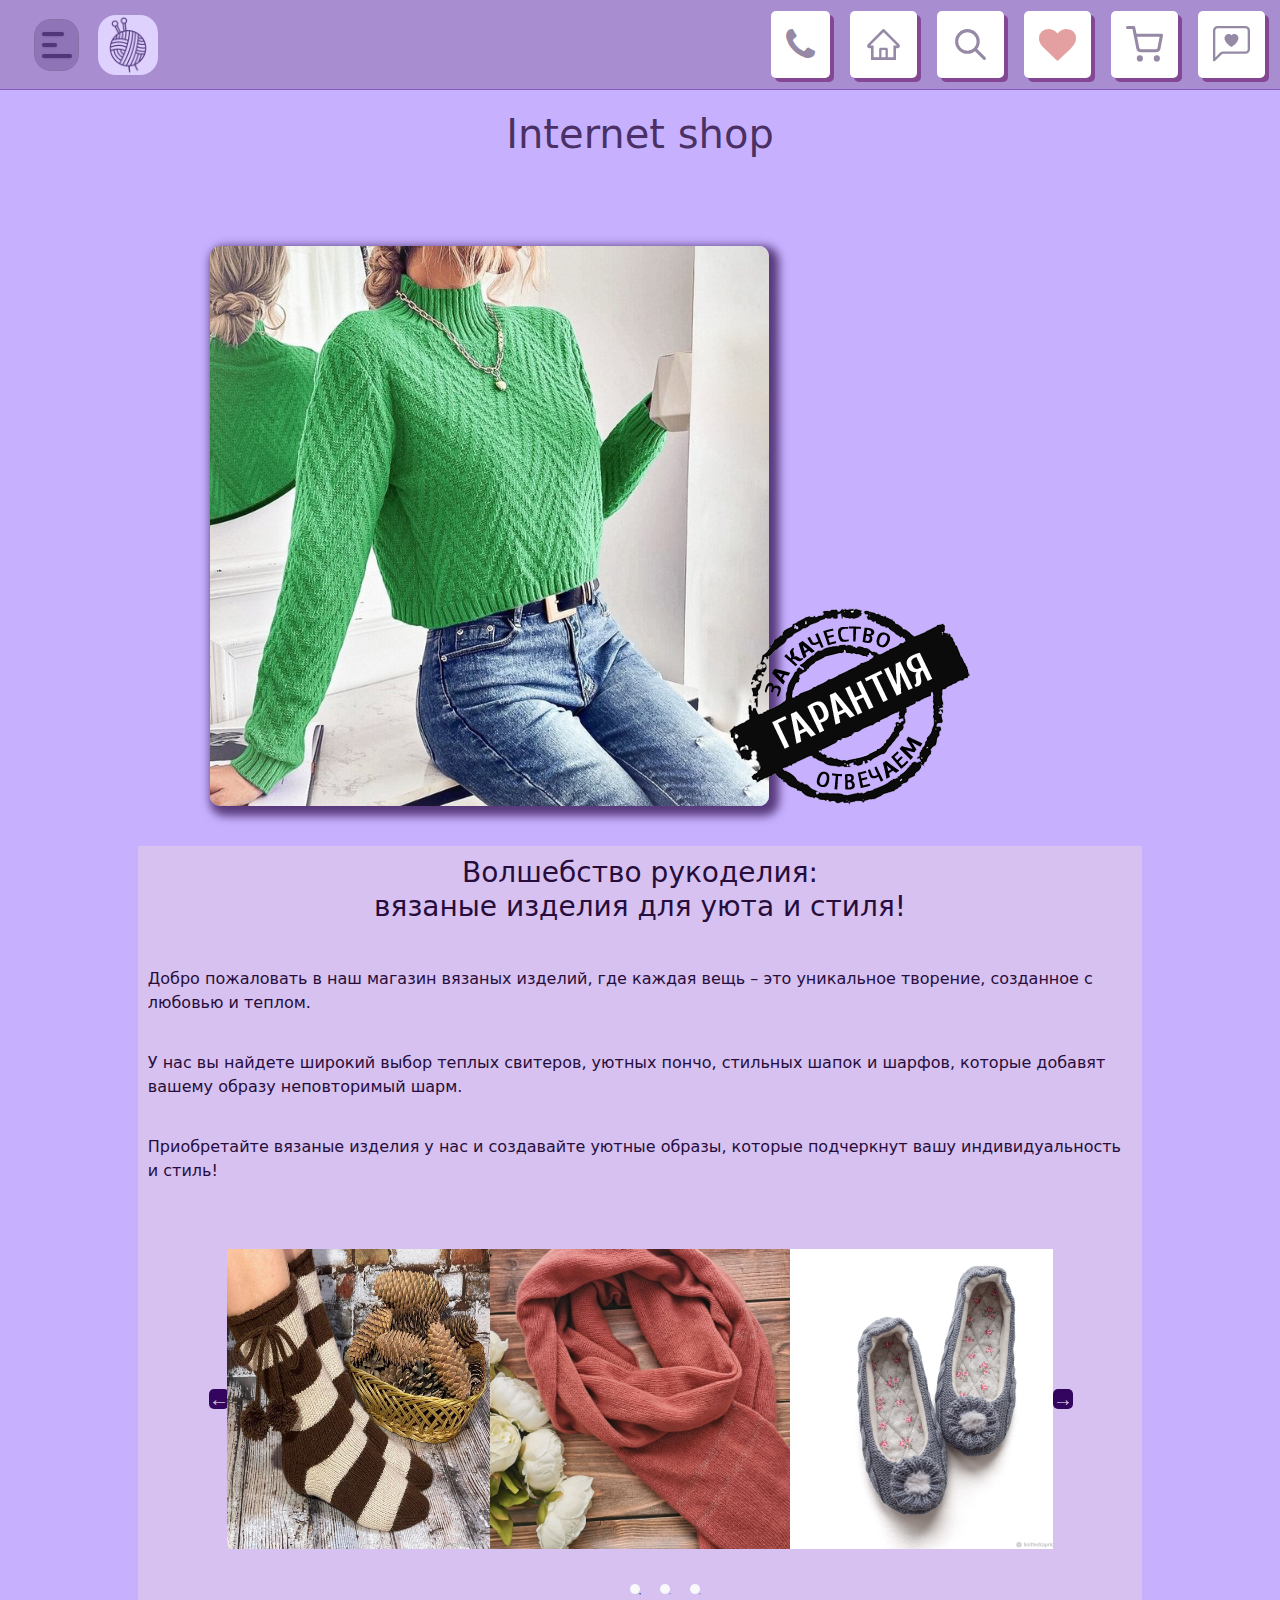
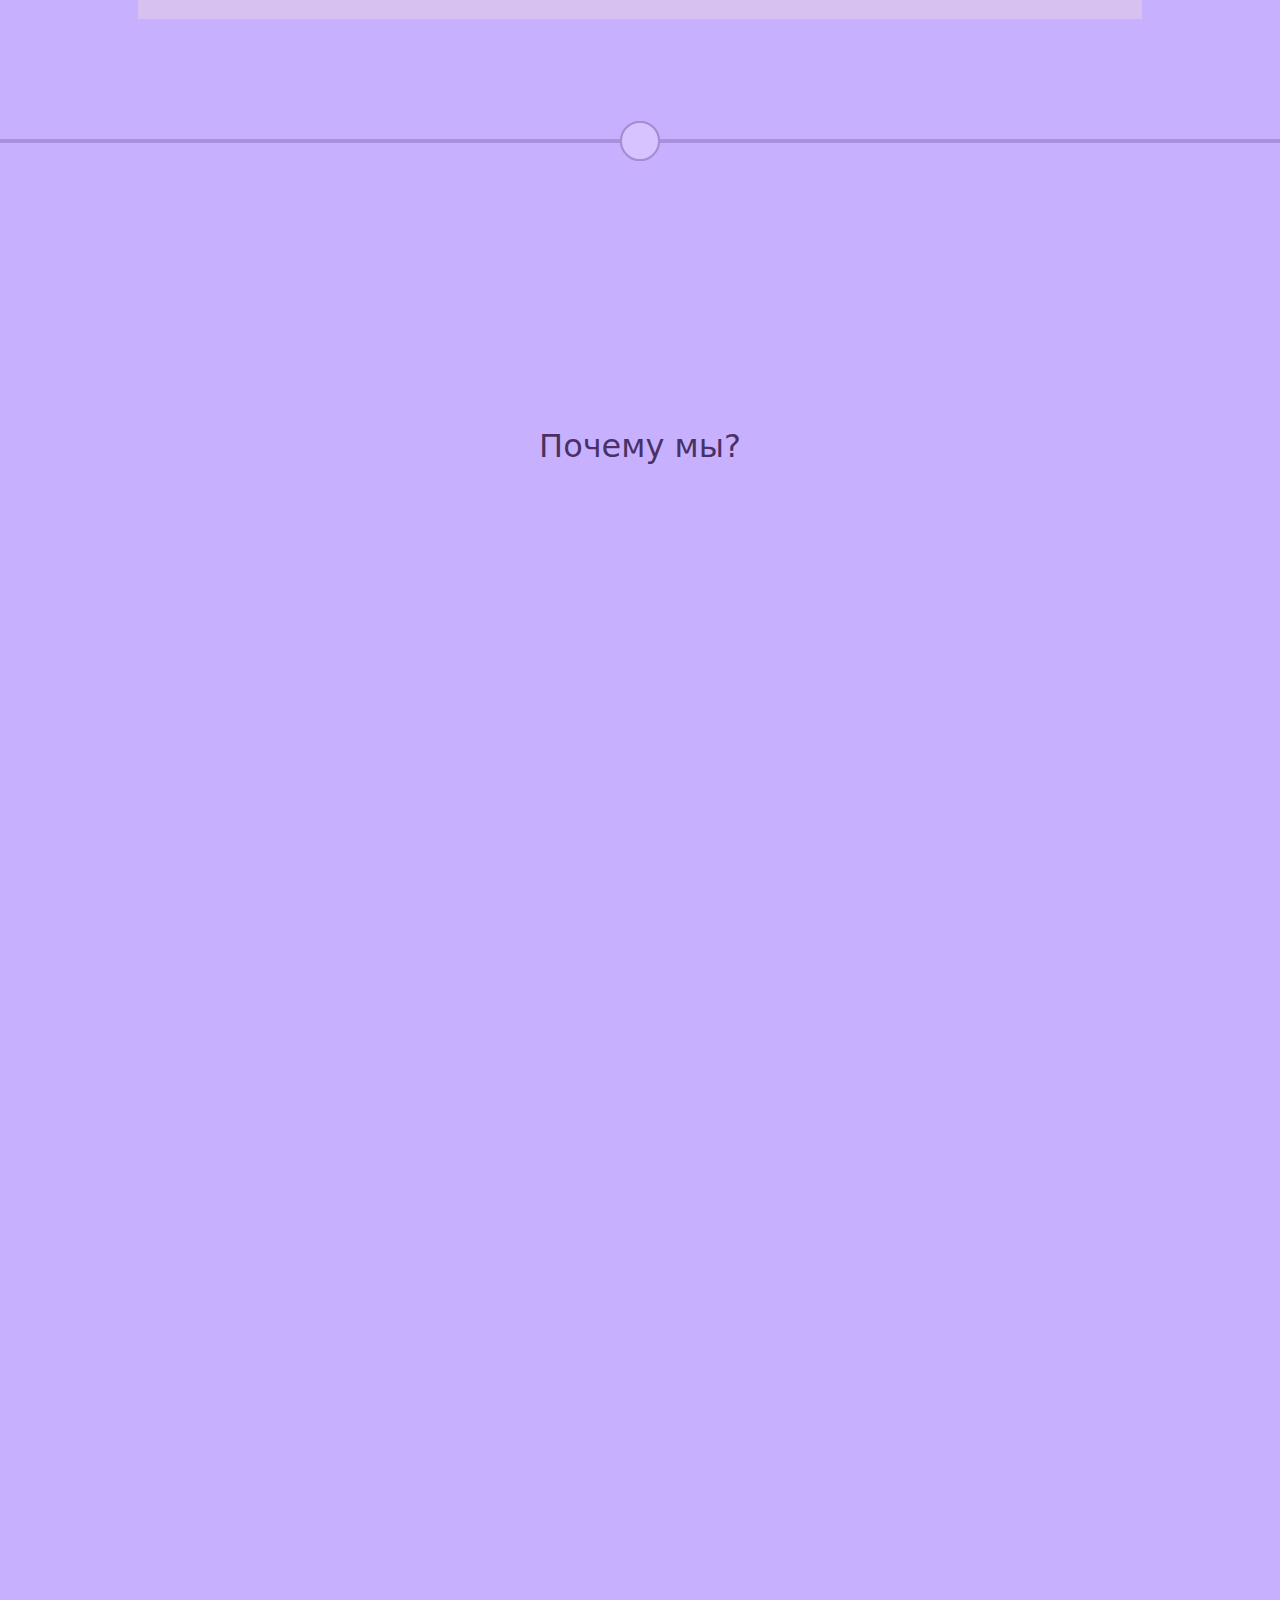
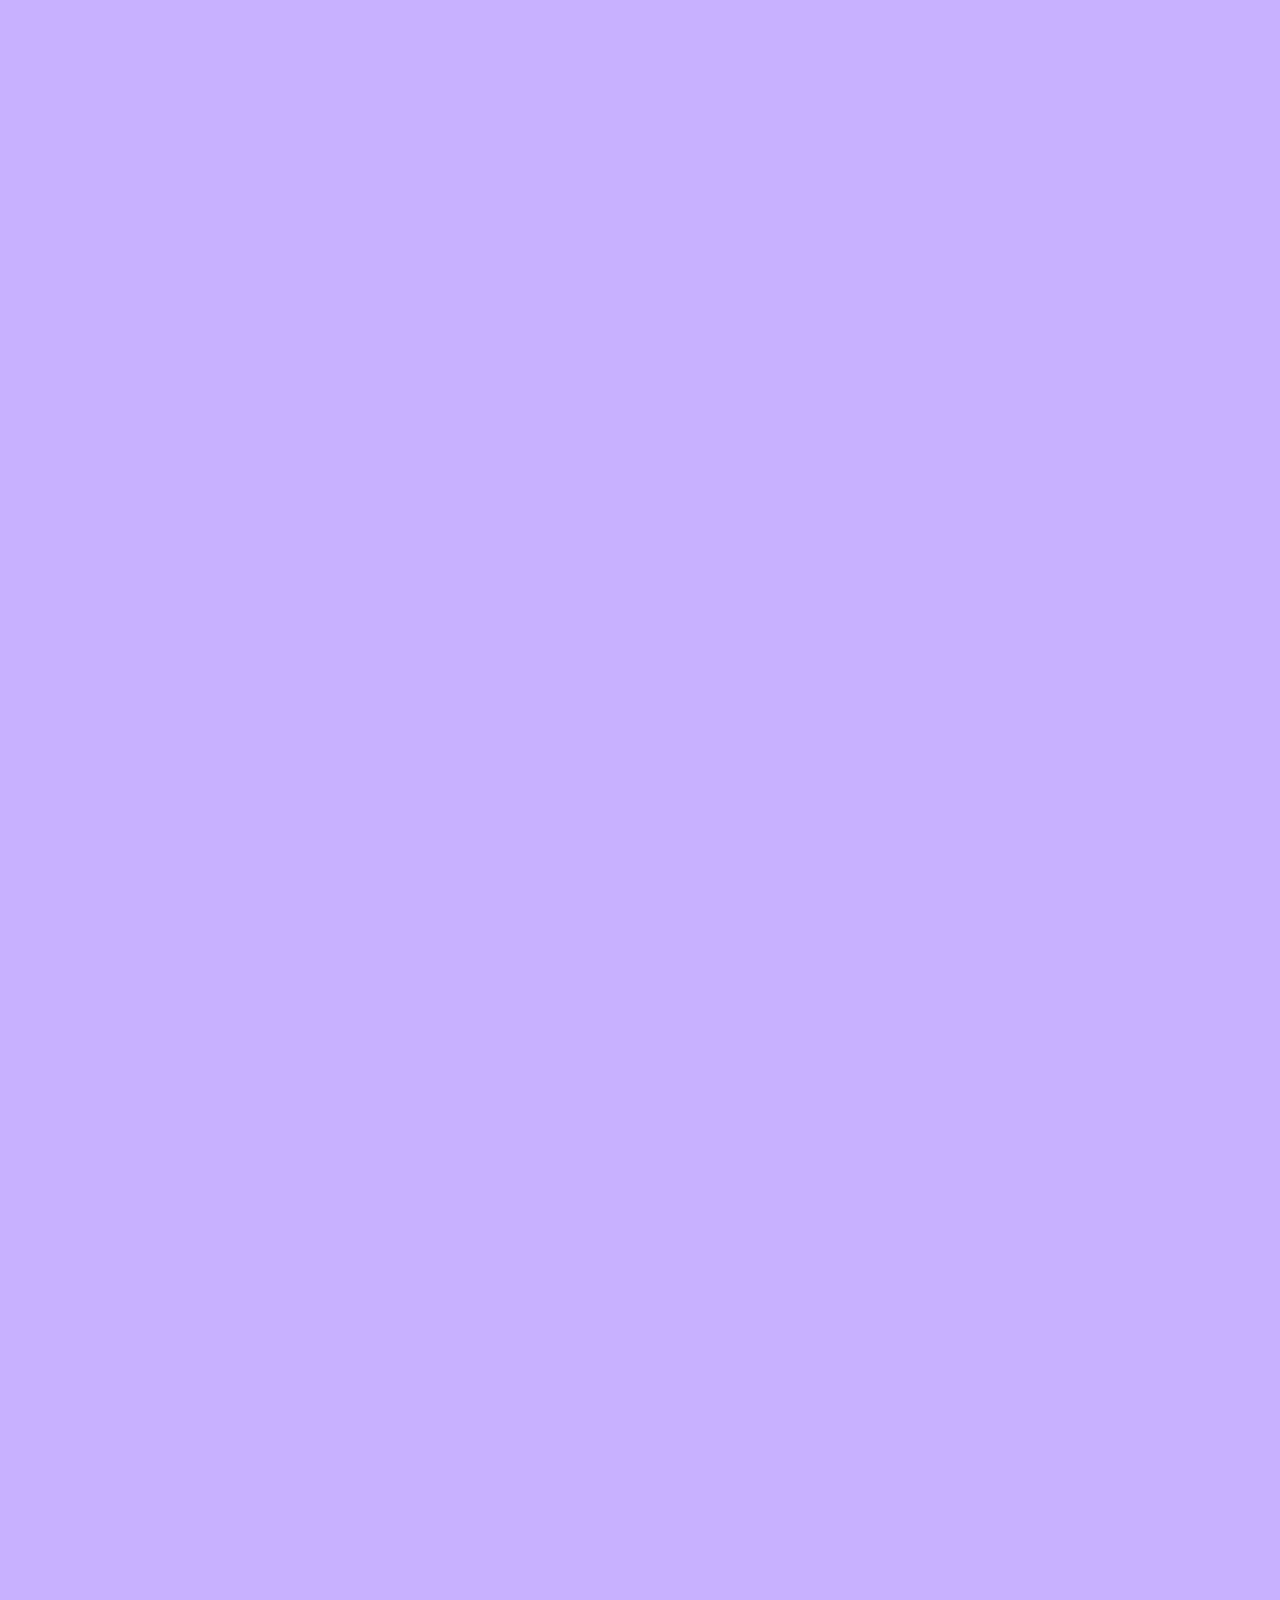
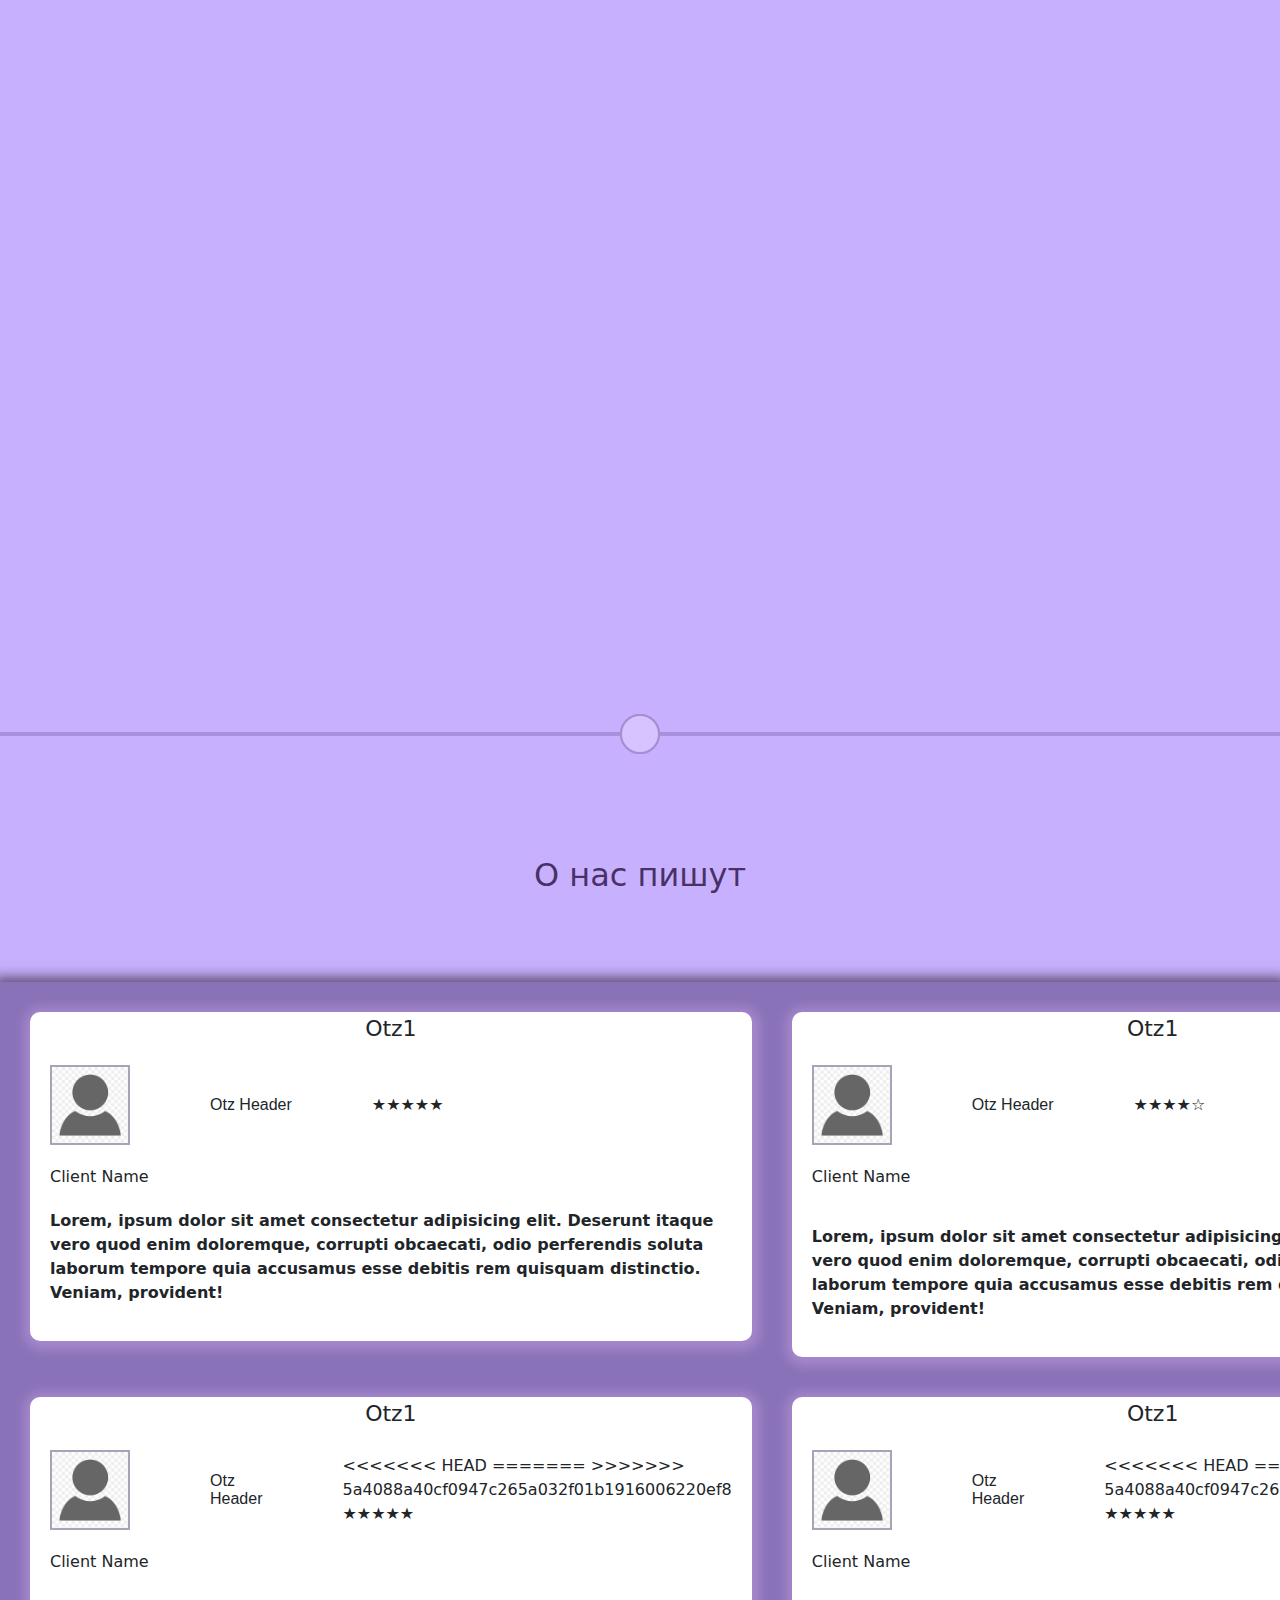
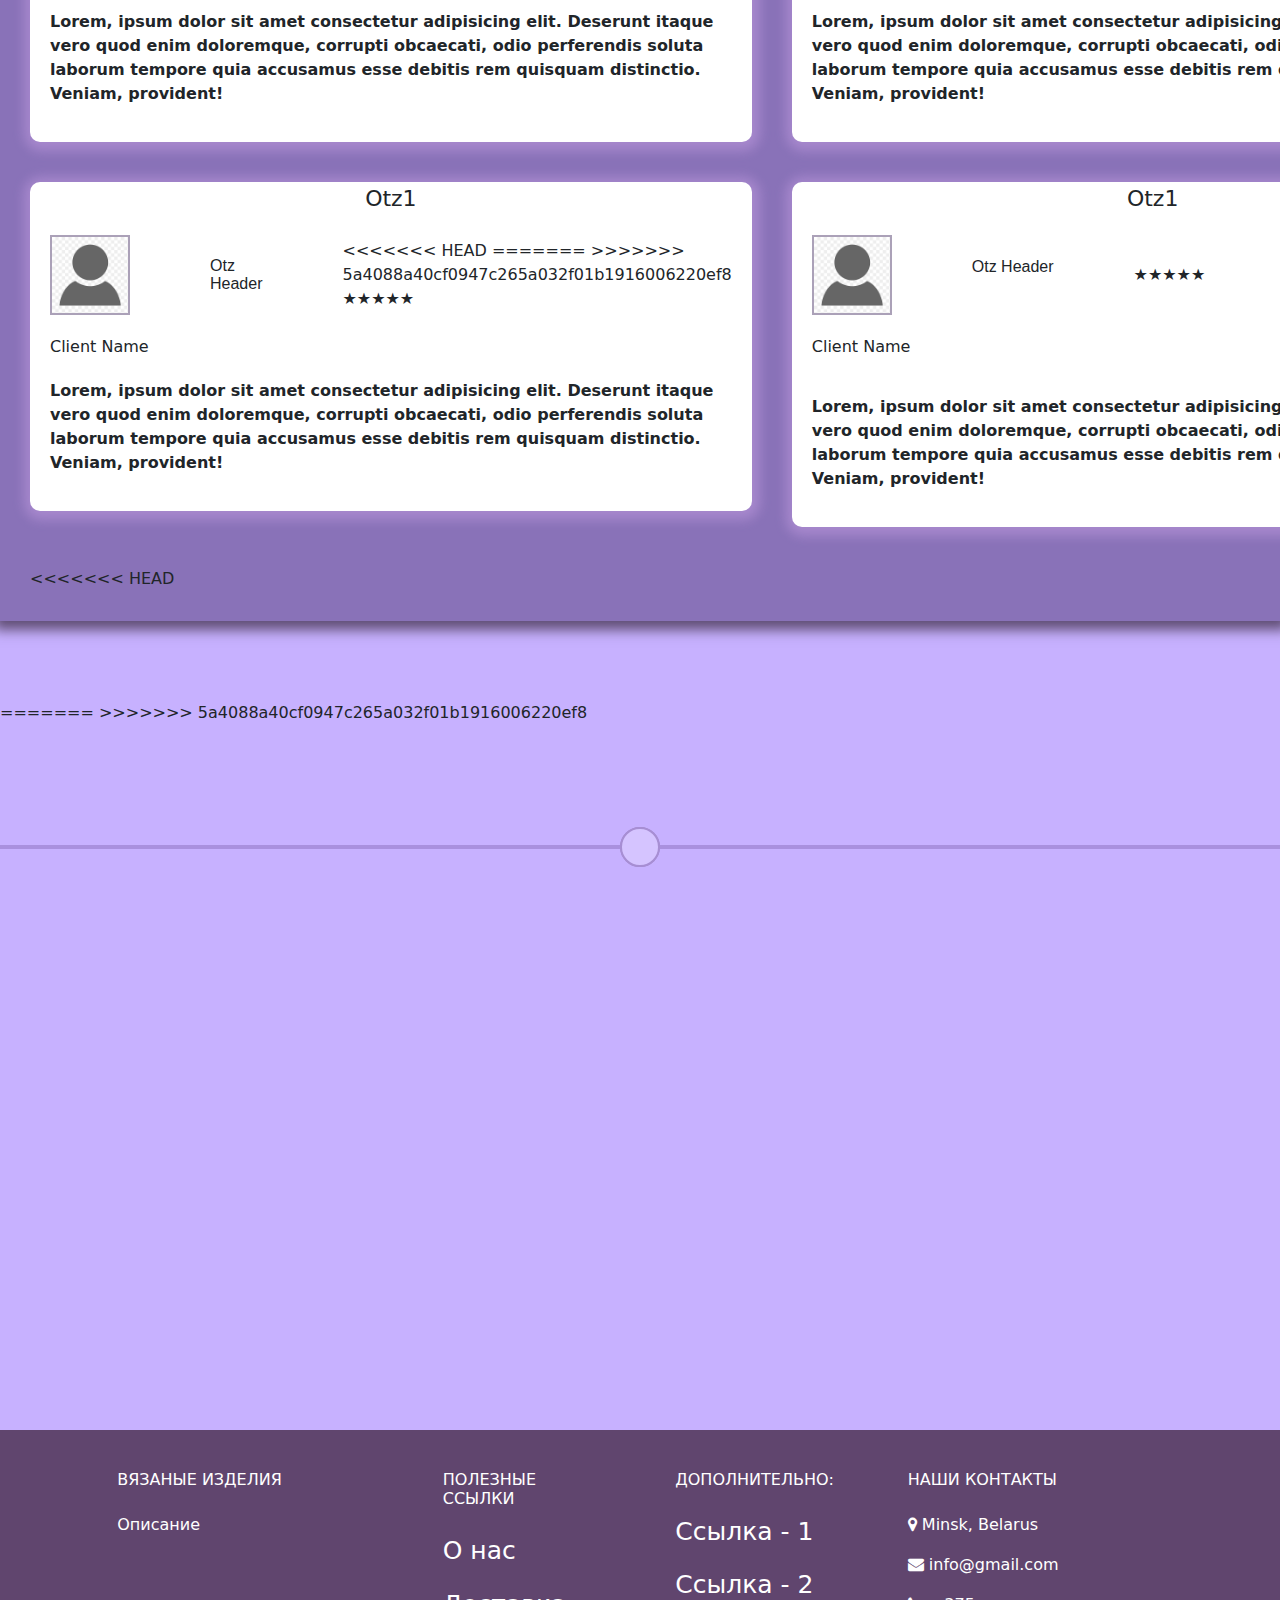
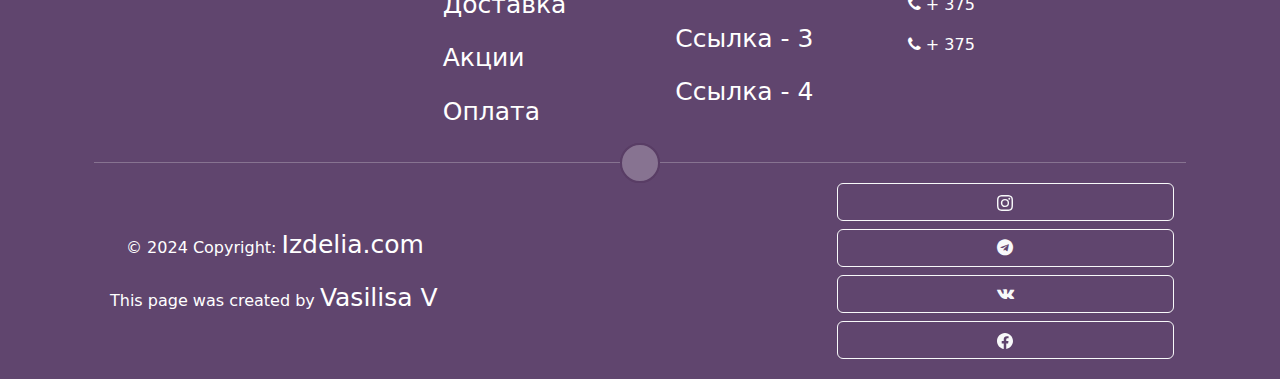
==== commit efc448d8: "Merged" ====
--- a/index.html
+++ b/index.html
@@ -144,12 +144,8 @@
               <img src="images/avatar.png" alt="" class="icon">
               <div class="header">Otz Header</div> 
               <div class="rating">
-<<<<<<< HEAD
                 <input value="4" name="rating" id="star5" type="radio">
              
-=======
-                <input value="5" name="rating" id="star5" type="radio">
->>>>>>> 5a4088a40cf0947c265a032f01b1916006220ef8
               </div> 
             </div>
             <p class="header">Client Name</p><p class="otz-text">Lorem, ipsum dolor sit amet consectetur adipisicing elit. Deserunt itaque vero quod enim doloremque, corrupti obcaecati, odio perferendis soluta laborum tempore quia accusamus esse debitis rem quisquam distinctio. Veniam, provident!</p>
--- a/styles/style.css
+++ b/styles/style.css
@@ -605,7 +605,6 @@
 
 .rating input{
   display: none;
-<<<<<<< HEAD
 }
 
 .rating label {
@@ -644,7 +643,4 @@
 
 .btn-primary{
  width: max-content;
-=======
-  opacity: 0;
->>>>>>> 5a4088a40cf0947c265a032f01b1916006220ef8
 }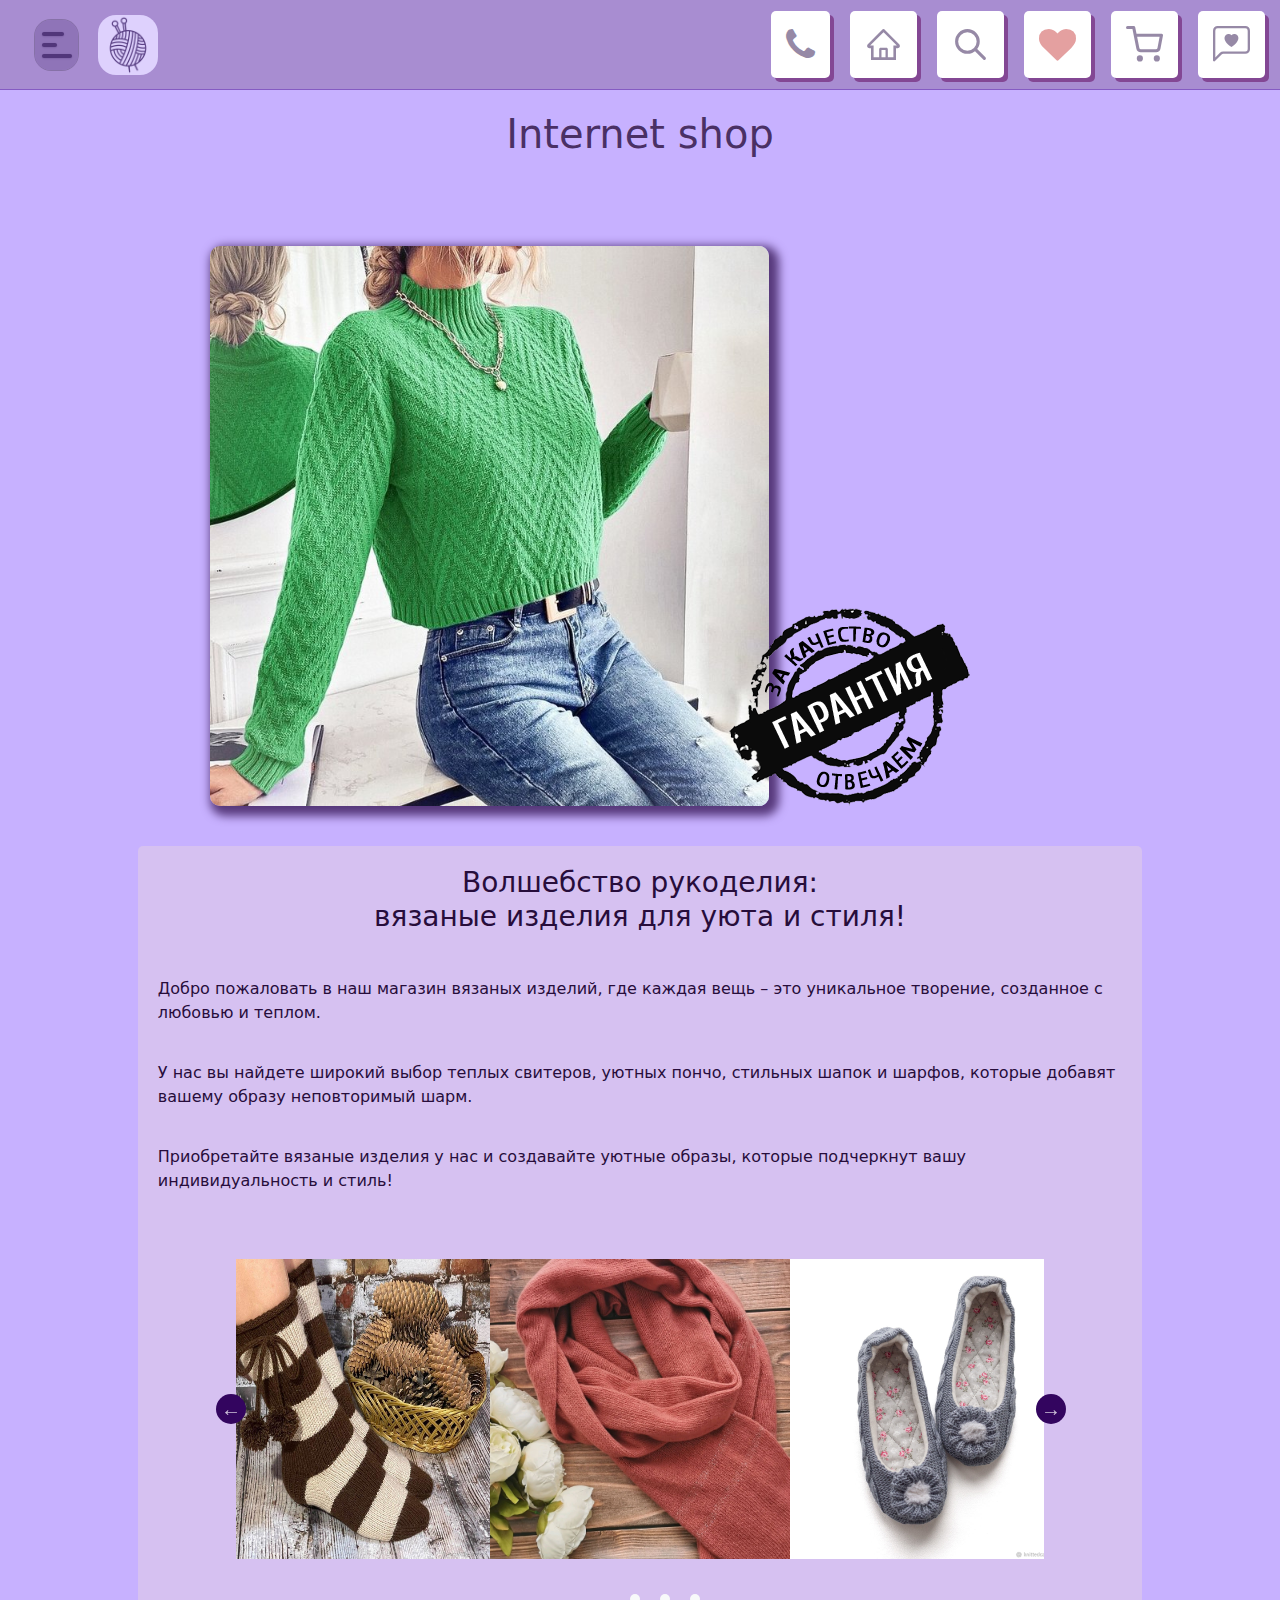
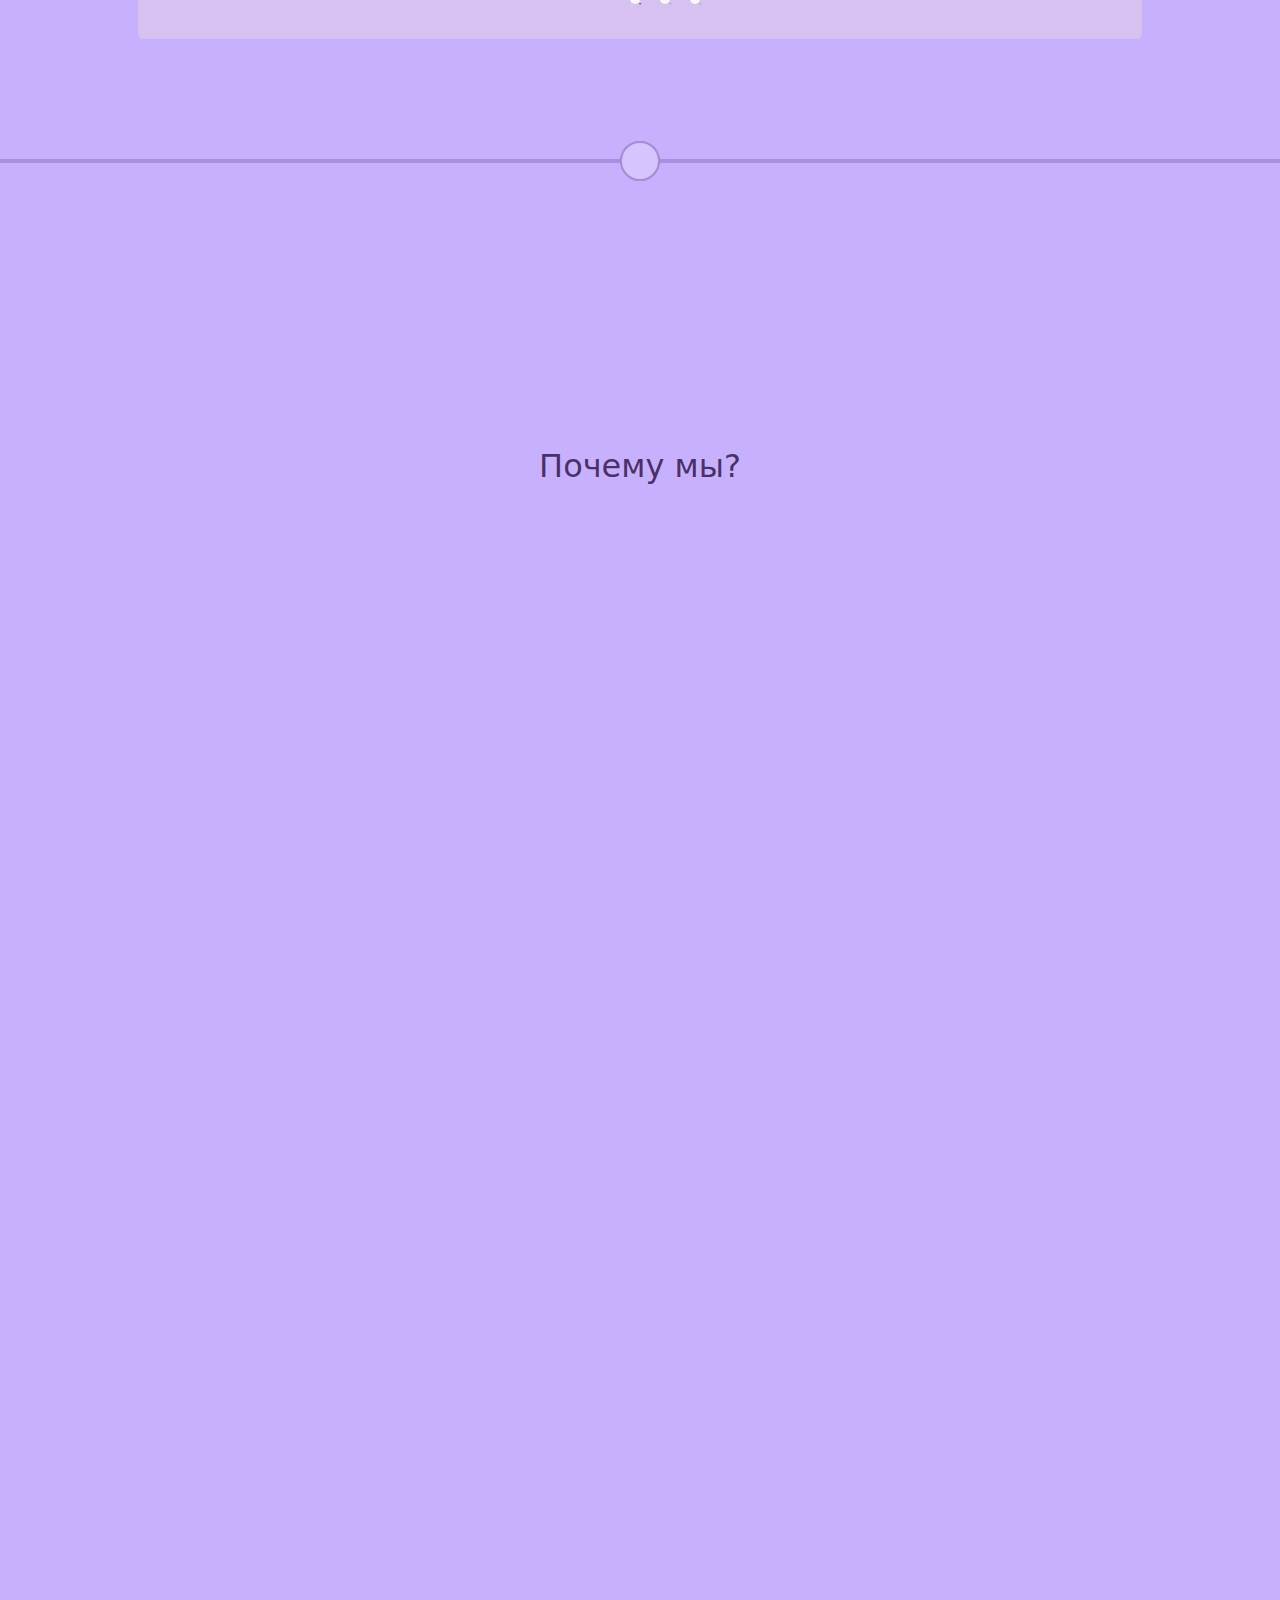
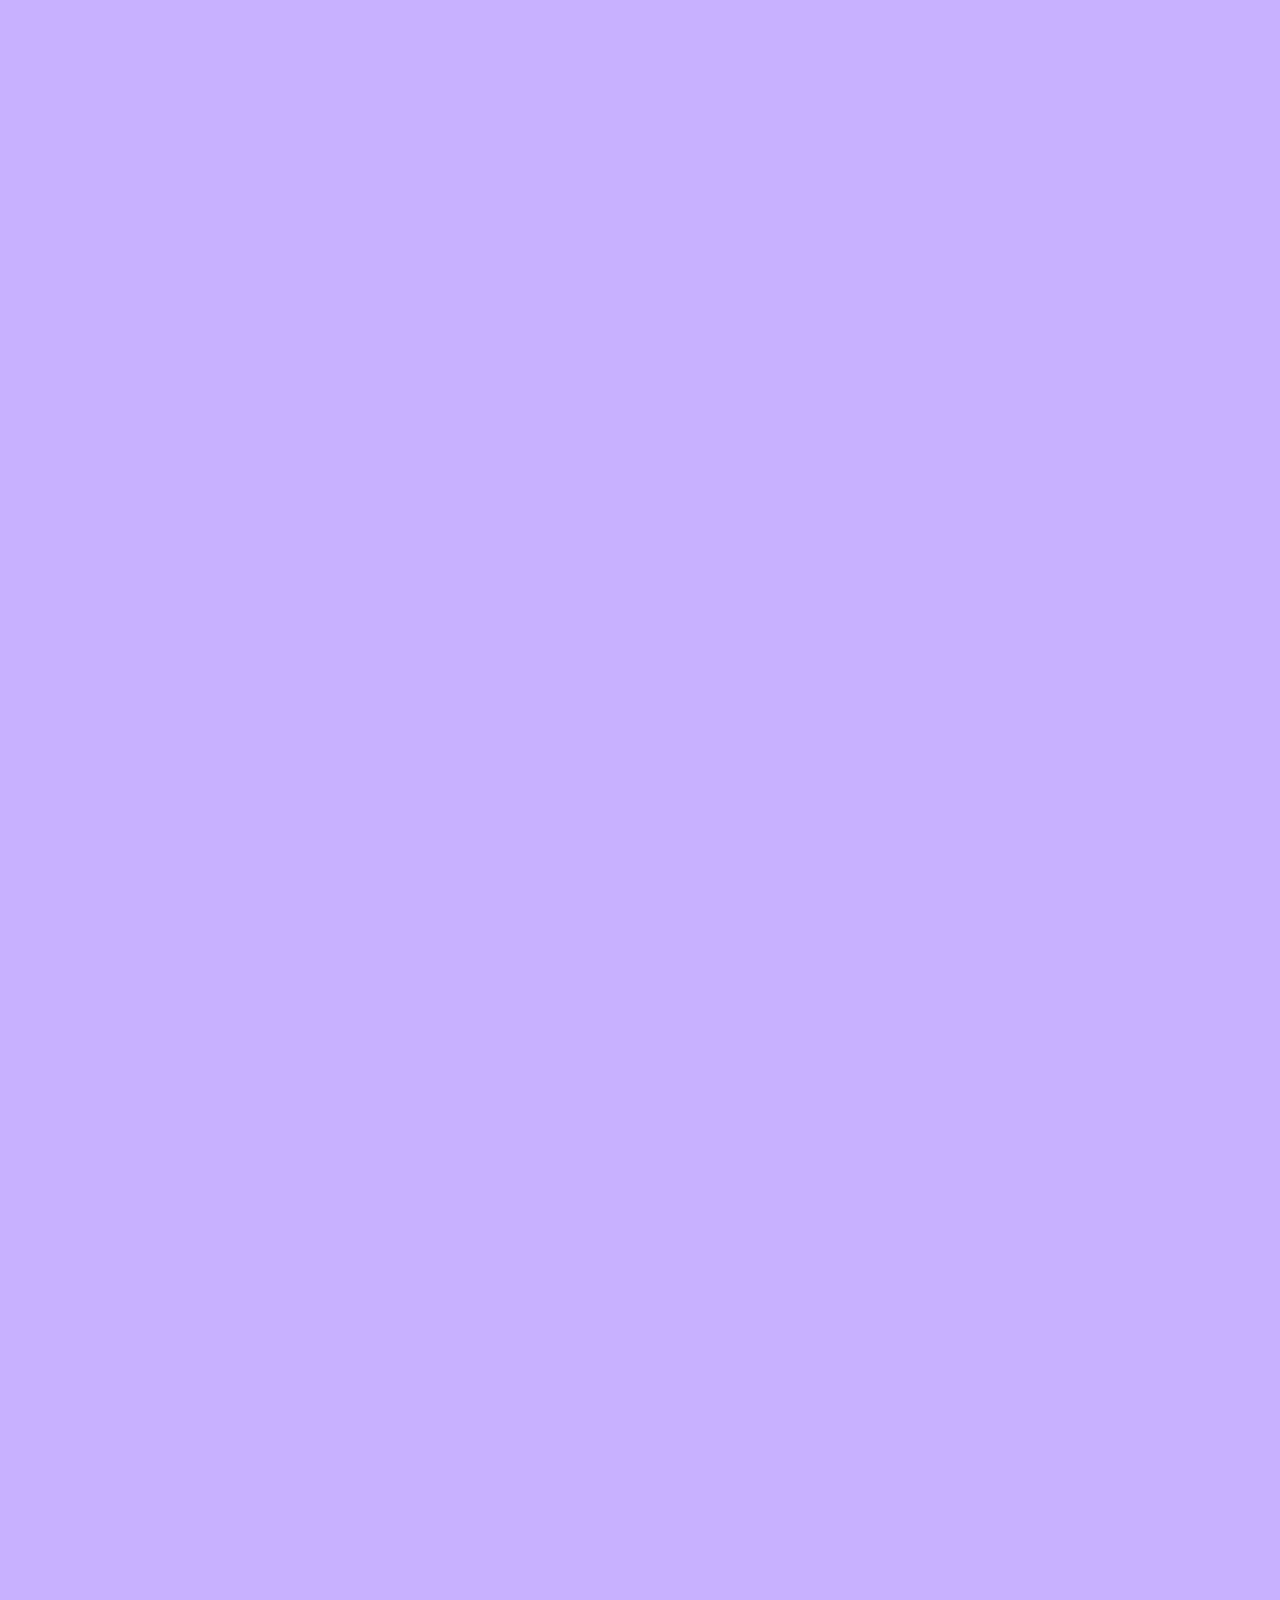
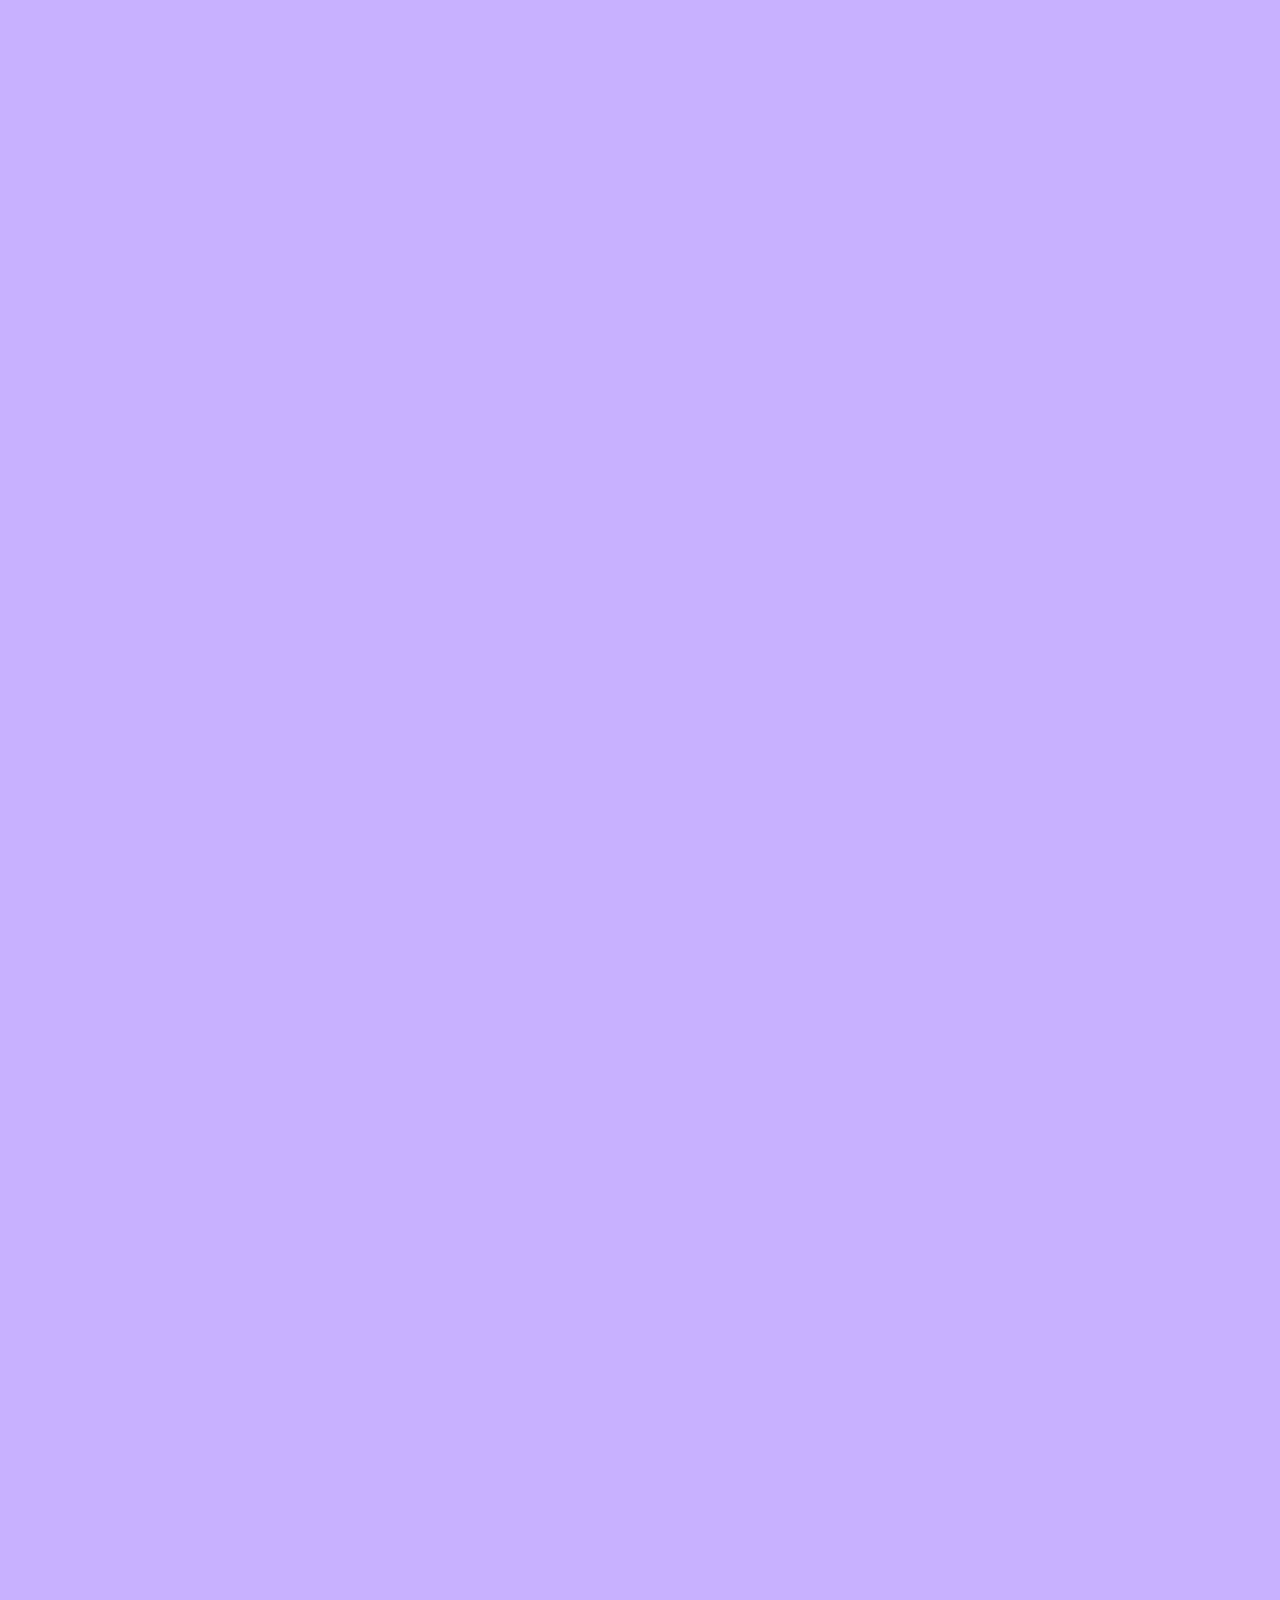
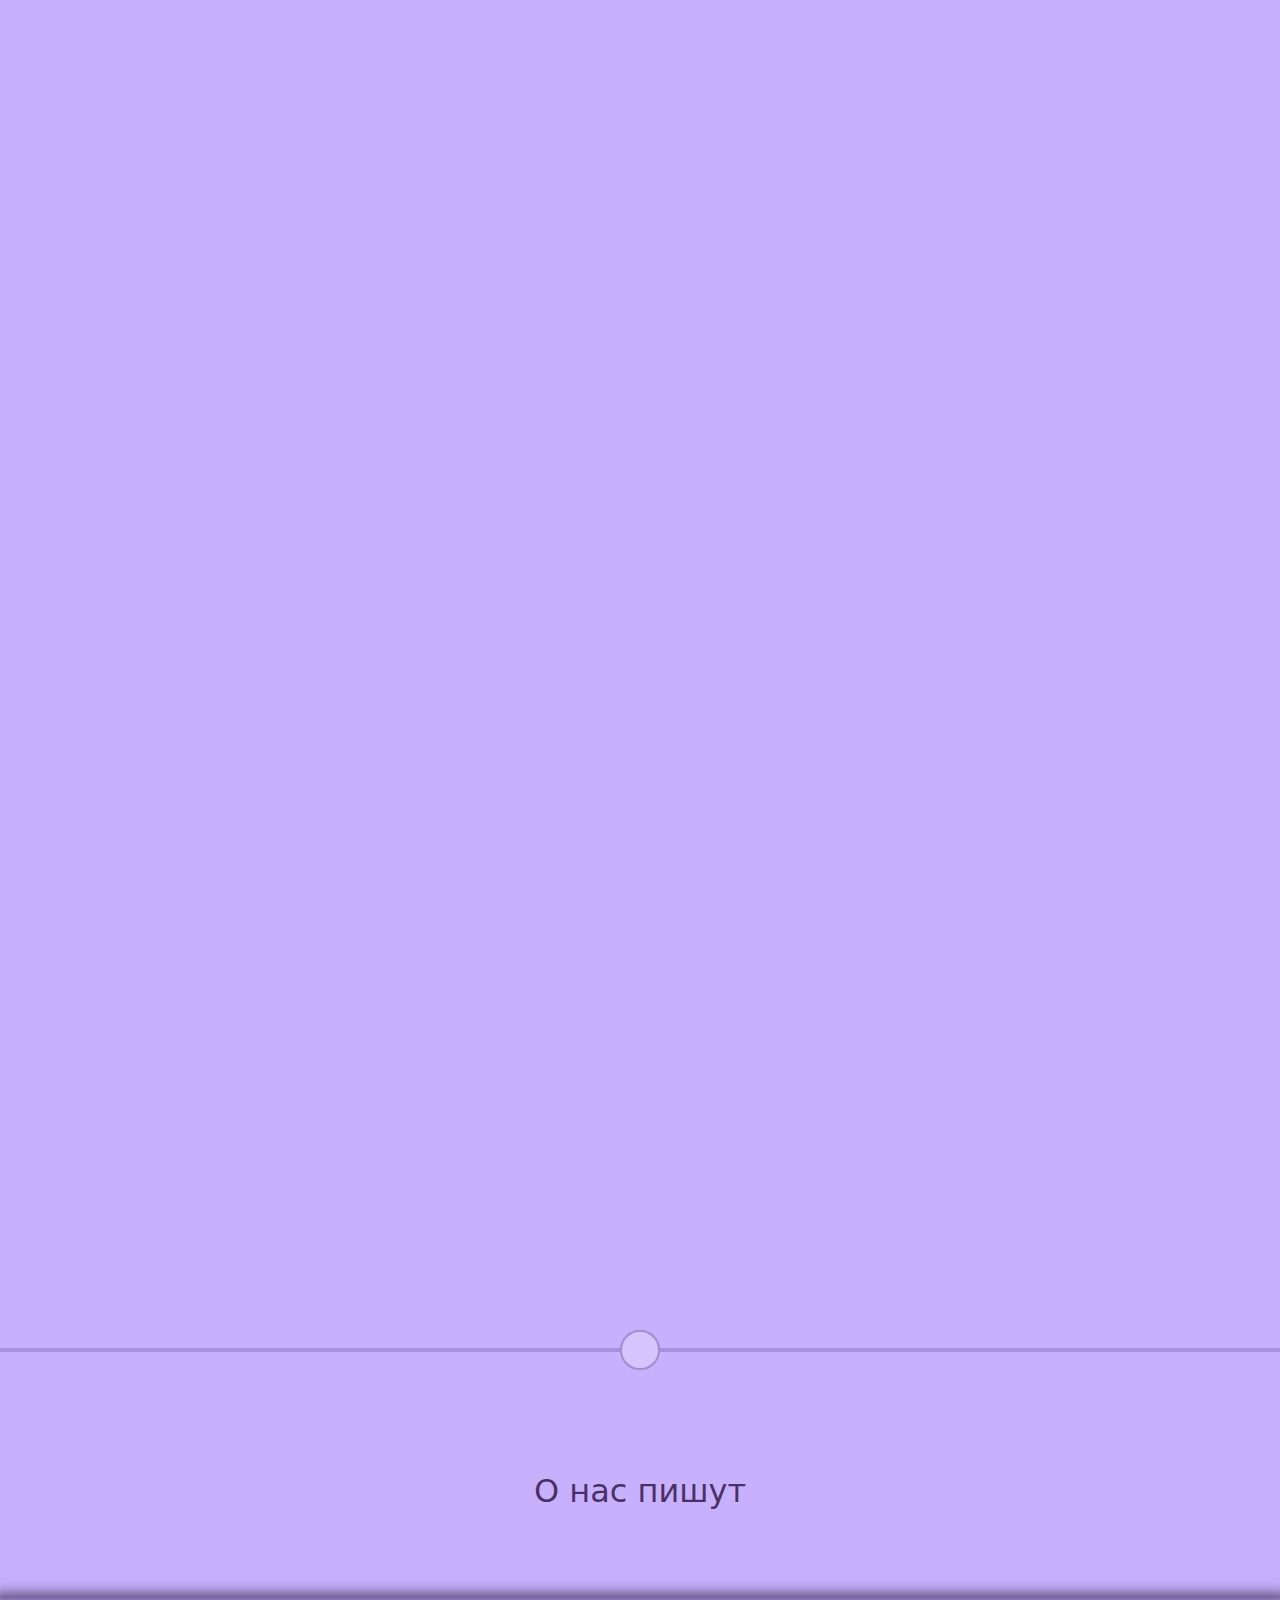
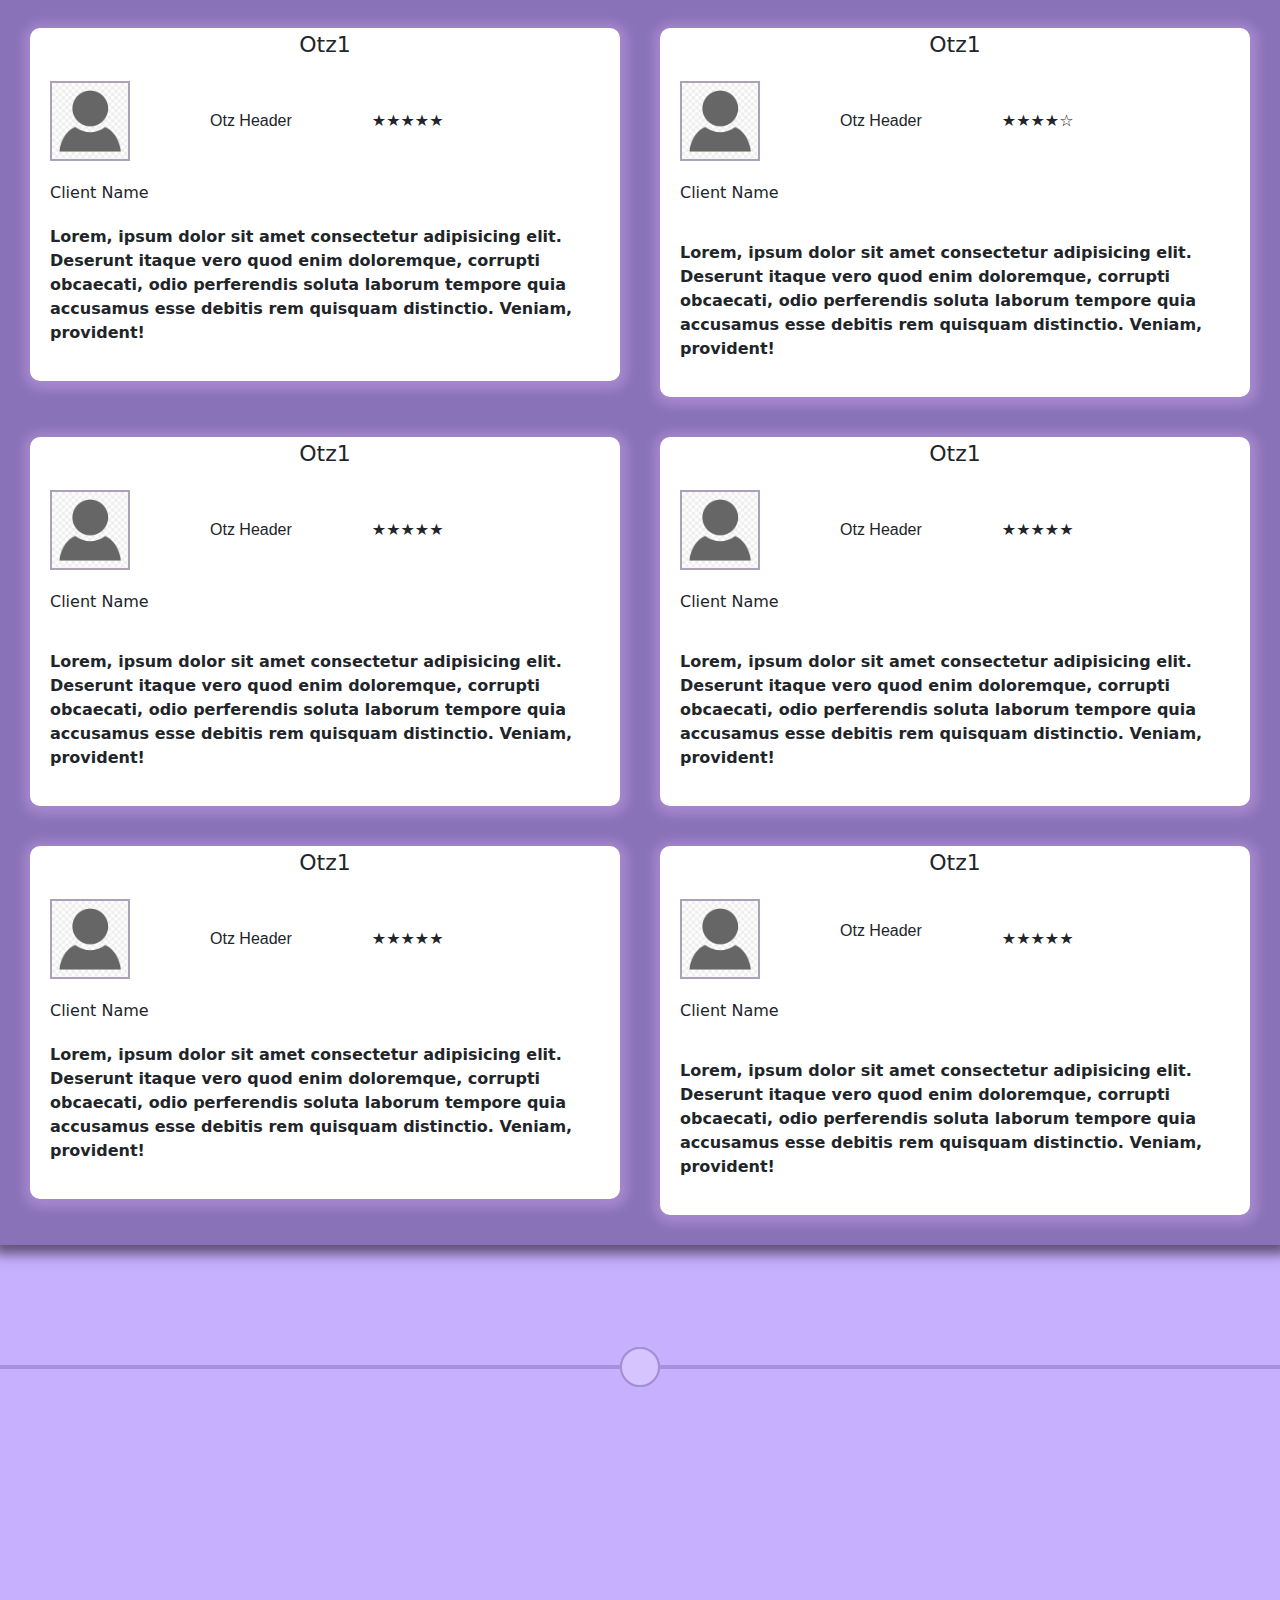
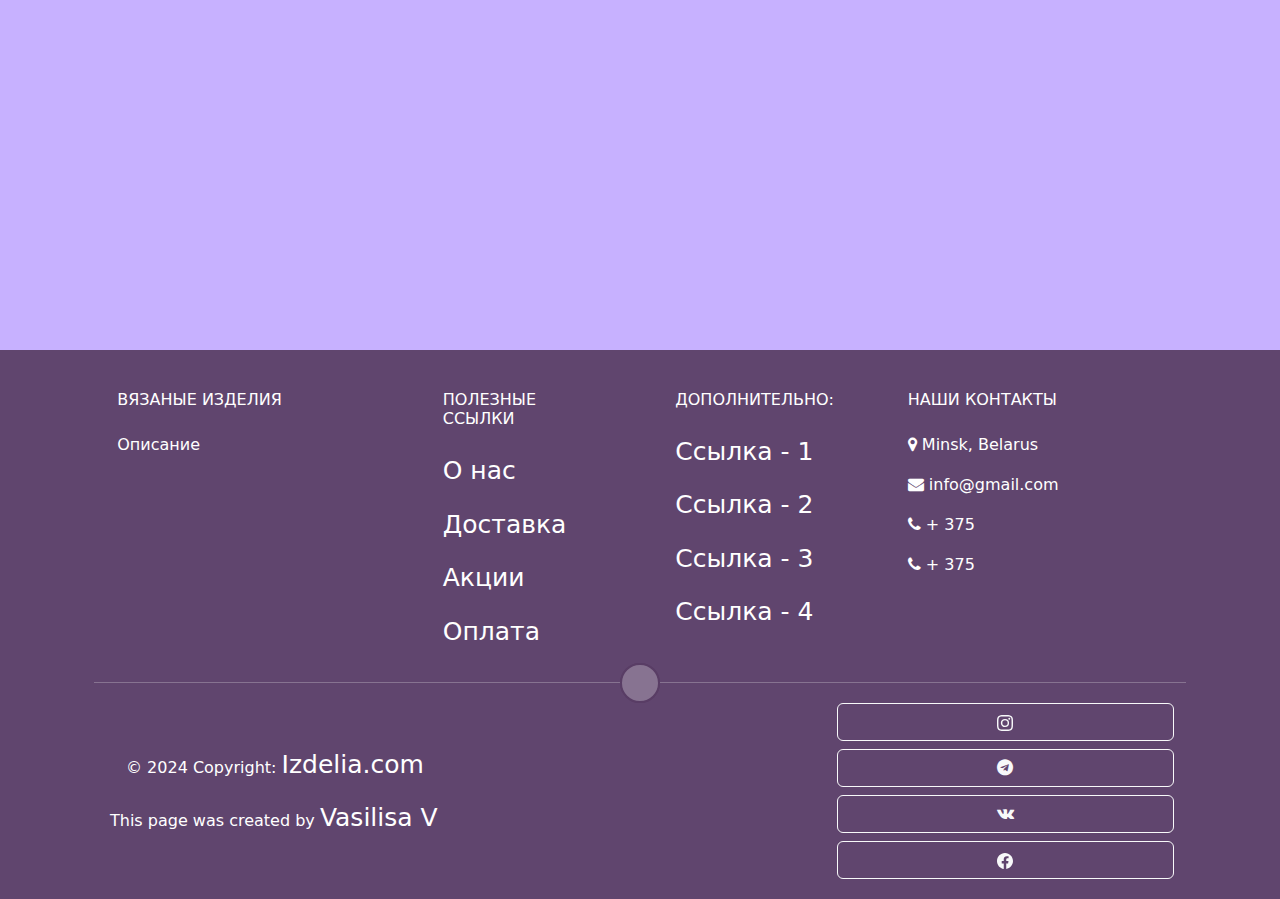
==== commit b69ee3f6: "--29-03-work at home" ====
--- a/index.html
+++ b/index.html
@@ -158,34 +158,11 @@
                 <img src="images/avatar.png" alt="" class="icon">
                 <div class="header">Otz Header</div> 
                 <div class="rating">
-<<<<<<< HEAD
                   <input value="5" name="rating" id="star5" type="radio">
                 
-=======
-                  <input value="4" name="rating" id="star4" type="radio">
->>>>>>> 5a4088a40cf0947c265a032f01b1916006220ef8
                 </div> 
               </div>
               <p class="header">Client Name</p><p class="otz-text">Lorem, ipsum dolor sit amet consectetur adipisicing elit. Deserunt itaque vero quod enim doloremque, corrupti obcaecati, odio perferendis soluta laborum tempore quia accusamus esse debitis rem quisquam distinctio. Veniam, provident!</p>
-            </div>
-          </div>
-          <div class="otz">
-            <div class="o">Otz1</div>
-            <div class="otz-content">
-              <div class="line">
-                <img src="images/avatar.png" alt="" class="icon">
-                <div class="header">Otz Header</div> 
-                <div class="rating">
-<<<<<<< HEAD
-                  <input value="5" name="rating" id="star5" type="radio">
-                  
-=======
-                  <input value="4" name="rating" id="star3" type="radio">
->>>>>>> 5a4088a40cf0947c265a032f01b1916006220ef8
-                </div> 
-              </div>
-              <p class="header">Client Name</p>
-              <p class="otz-text">Lorem, ipsum dolor sit amet consectetur adipisicing elit. Deserunt itaque vero quod enim doloremque, corrupti obcaecati, odio perferendis soluta laborum tempore quia accusamus esse debitis rem quisquam distinctio. Veniam, provident!</p>
             </div>
           </div>
           <div class="otz">
@@ -196,10 +173,22 @@
                 <div class="header">Otz Header</div> 
                 <div class="rating">
                   <input value="5" name="rating" id="star5" type="radio">
-<<<<<<< HEAD
+                  
+                </div> 
+              </div>
+              <p class="header">Client Name</p>
+              <p class="otz-text">Lorem, ipsum dolor sit amet consectetur adipisicing elit. Deserunt itaque vero quod enim doloremque, corrupti obcaecati, odio perferendis soluta laborum tempore quia accusamus esse debitis rem quisquam distinctio. Veniam, provident!</p>
+            </div>
+          </div>
+          <div class="otz">
+            <div class="o">Otz1</div>
+            <div class="otz-content">
+              <div class="line">
+                <img src="images/avatar.png" alt="" class="icon">
+                <div class="header">Otz Header</div> 
+                <div class="rating">
+                  <input value="5" name="rating" id="star5" type="radio">
                
-=======
->>>>>>> 5a4088a40cf0947c265a032f01b1916006220ef8
                 </div> 
               </div>
               <div class="header">Client Name</div>
@@ -221,13 +210,9 @@
               <p class="otz-text">Lorem, ipsum dolor sit amet consectetur adipisicing elit. Deserunt itaque vero quod enim doloremque, corrupti obcaecati, odio perferendis soluta laborum tempore quia accusamus esse debitis rem quisquam distinctio. Veniam, provident!</p>
             </div>
           </div>
-<<<<<<< HEAD
       </div>
 
         
-=======
-      </div> 
->>>>>>> 5a4088a40cf0947c265a032f01b1916006220ef8
       <hr>
     </main>
     <footer>
--- a/styles/style.css
+++ b/styles/style.css
@@ -235,7 +235,8 @@
 width: 600px;
 color:  rgba(39, 13, 59);
 background-color:rgb(214, 193, 241);
-padding: 10px;
+padding: 20px;
+border-radius: 5px;
 }
 main hr {
   border: 2px solid #4c2f79;
@@ -292,18 +293,26 @@
 }
 .slick-prev{
   background-color: rgb(51, 5, 95);
-  border-radius: 5px;
-  left: 12px;
+  border-radius: 50%;
+  width: 30px;
+  height: 30px;
+  left: 10px;
+  top: 50%;
+  z-index: 3;
 }
 .slick-next{
   background-color: rgb(51, 5, 95);
-  border-radius: 5px;
-  right: 10px;
+  border-radius: 50%;
+  width: 30px;
+  height: 30px;
+  right: 8px;
+  top: 50%;
 }
 .slick-slide img{
 width: 100%;
 height: 100%;
 justify-content: center;
+z-index: 2;
 }
 .block1{
 padding: 40px;
@@ -397,8 +406,7 @@
   content: attr(data-tooltip); /* Выводим текст */
   position: absolute; /* Абсолютное позиционирование */
   width: min-content; /* Ширина подсказки */
-  left: 0;
-   top: 0; /* Положение подсказки */
+   top: 0; 
   background: #d7c8f8; 
   color: #fff; 
   padding: 10px; 
@@ -409,7 +417,6 @@
  } 
  [data-tooltip]:hover::after {
   opacity: 100%; /* Показываем подсказку */
-  top: 4em; /* Положение подсказки */
  }
 
 
--- a/styles/media.css
+++ b/styles/media.css
@@ -43,22 +43,63 @@
     }
     .reason{
         height: max-content;
+        width: 100%;
+        padding: 5px;
     }
     .reason img{
-        width: 50%;
+        width: 100%;
+        padding: 0;
     }
 }
+
+@media(max-width: 1000px){
+    .block{
+        display: flex;
+        flex-direction: column;
+    }
+    .block img{
+        width: 100%;
+        height: 100%;
+    }
+}
+
 @media(max-width: 900px){
     .reviews{
         display: flex;
         flex-direction: column;
     }
+    .image{
+        width: 500px;
+        height: 500px;
+    }
+    .quality{
+        position: absolute;
+        left: 50%;
+    }
+    .location{
+        display: flex;
+        flex-direction: column;
+        align-items: center;
+        gap: 20px;
+    }
+    .location img{
+      width: 80%;
+      height: 80%;
+    }   
 }
+
 @media(max-width: 700px){
     .button{
-        padding: 8px;
+        padding: 5px;
+    }
+    .items{
+        display: none;
+    }
+    .reason{
+        font-size: 12px;
     }
 }
+
 @media(max-width: 500px){
     .line{
         display: flex;
@@ -68,4 +109,32 @@
     .form-control{
         width: 300px;
     }
+    h4{
+        font-size: 10px;
+    }
+    .block h4:hover{
+        font-size: 120%;
+    }
+}
+
+  @media(max-width: 380px){
+    .prices, .btns {
+        display: flex;
+        gap: 20px;
+        flex-direction: column;
+        align-items: center;
+      }
+    .form-control{
+        width: 180px;
+    }
+    .media{
+        display: flex;
+        gap: 20px;
+        flex-direction: column;
+        align-items: center;
+    }
+    .media a{
+            display: flex;
+            justify-content: center;
+    }
 }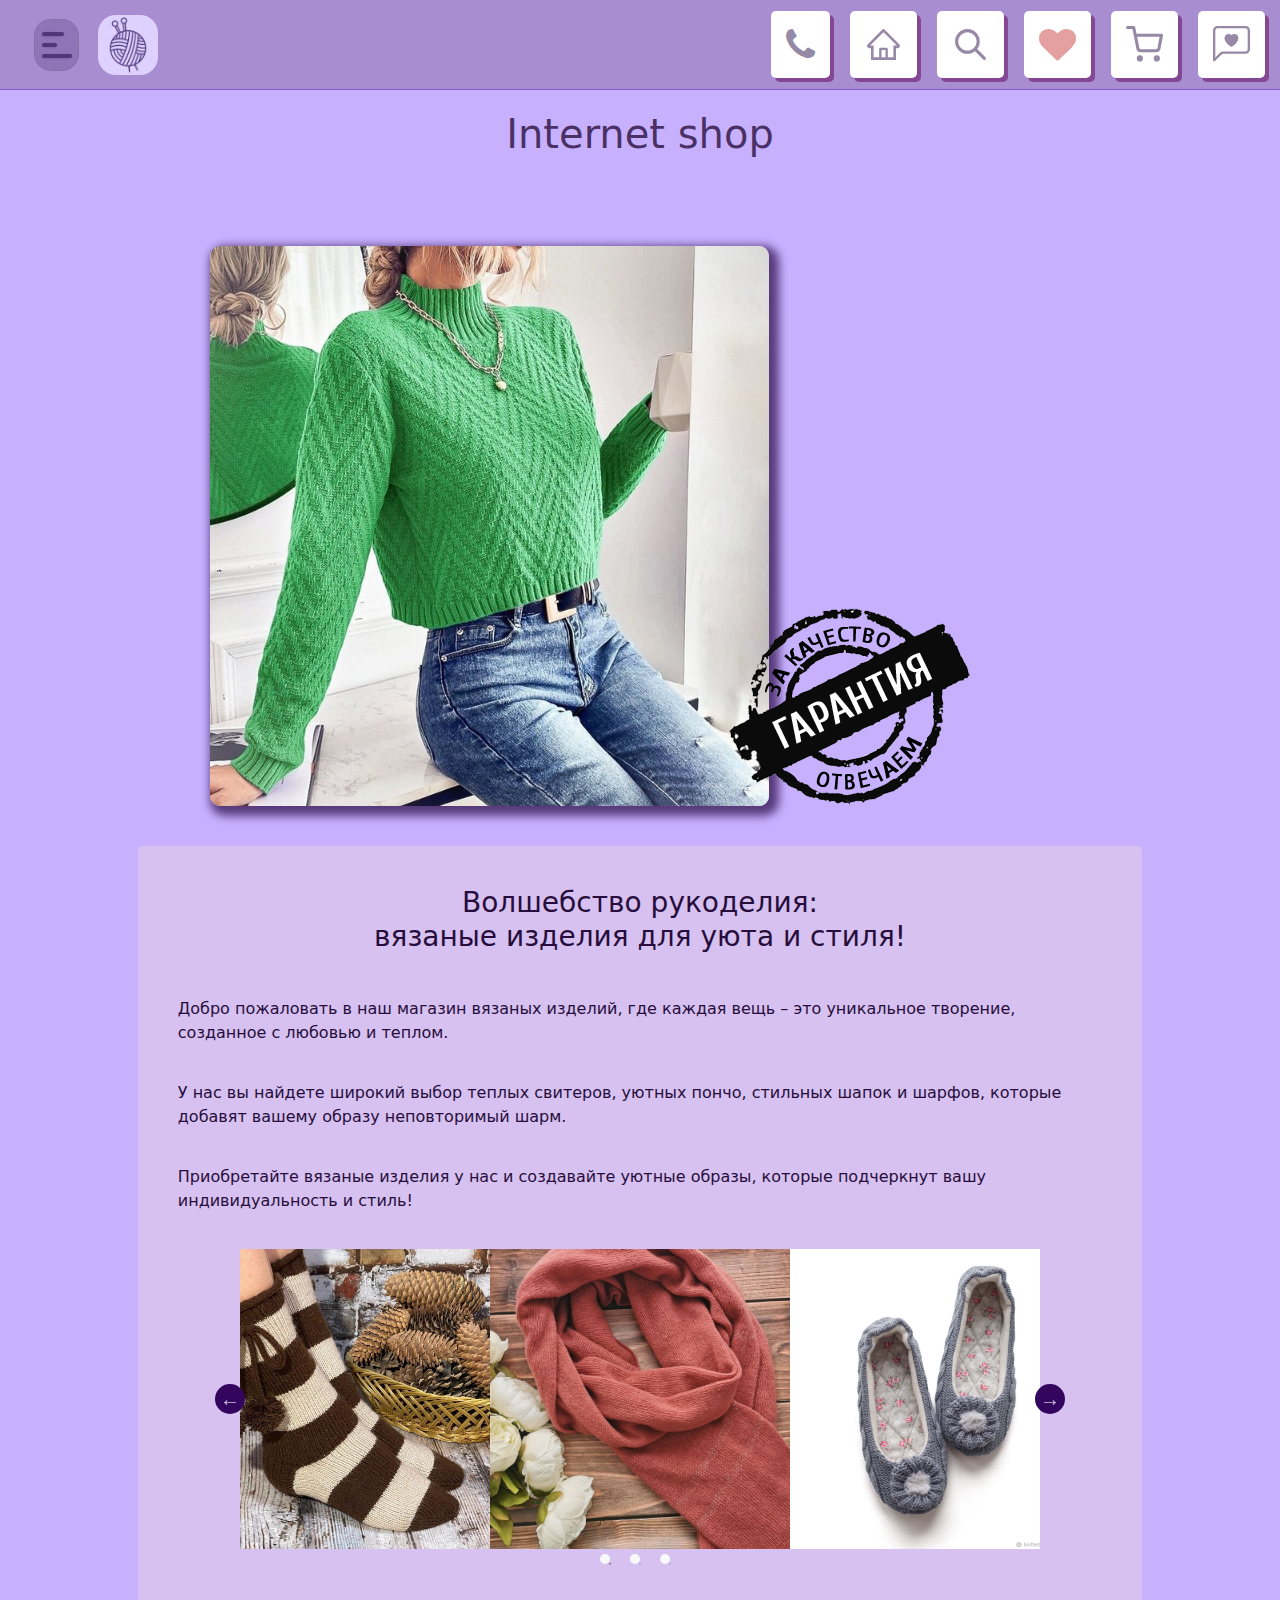
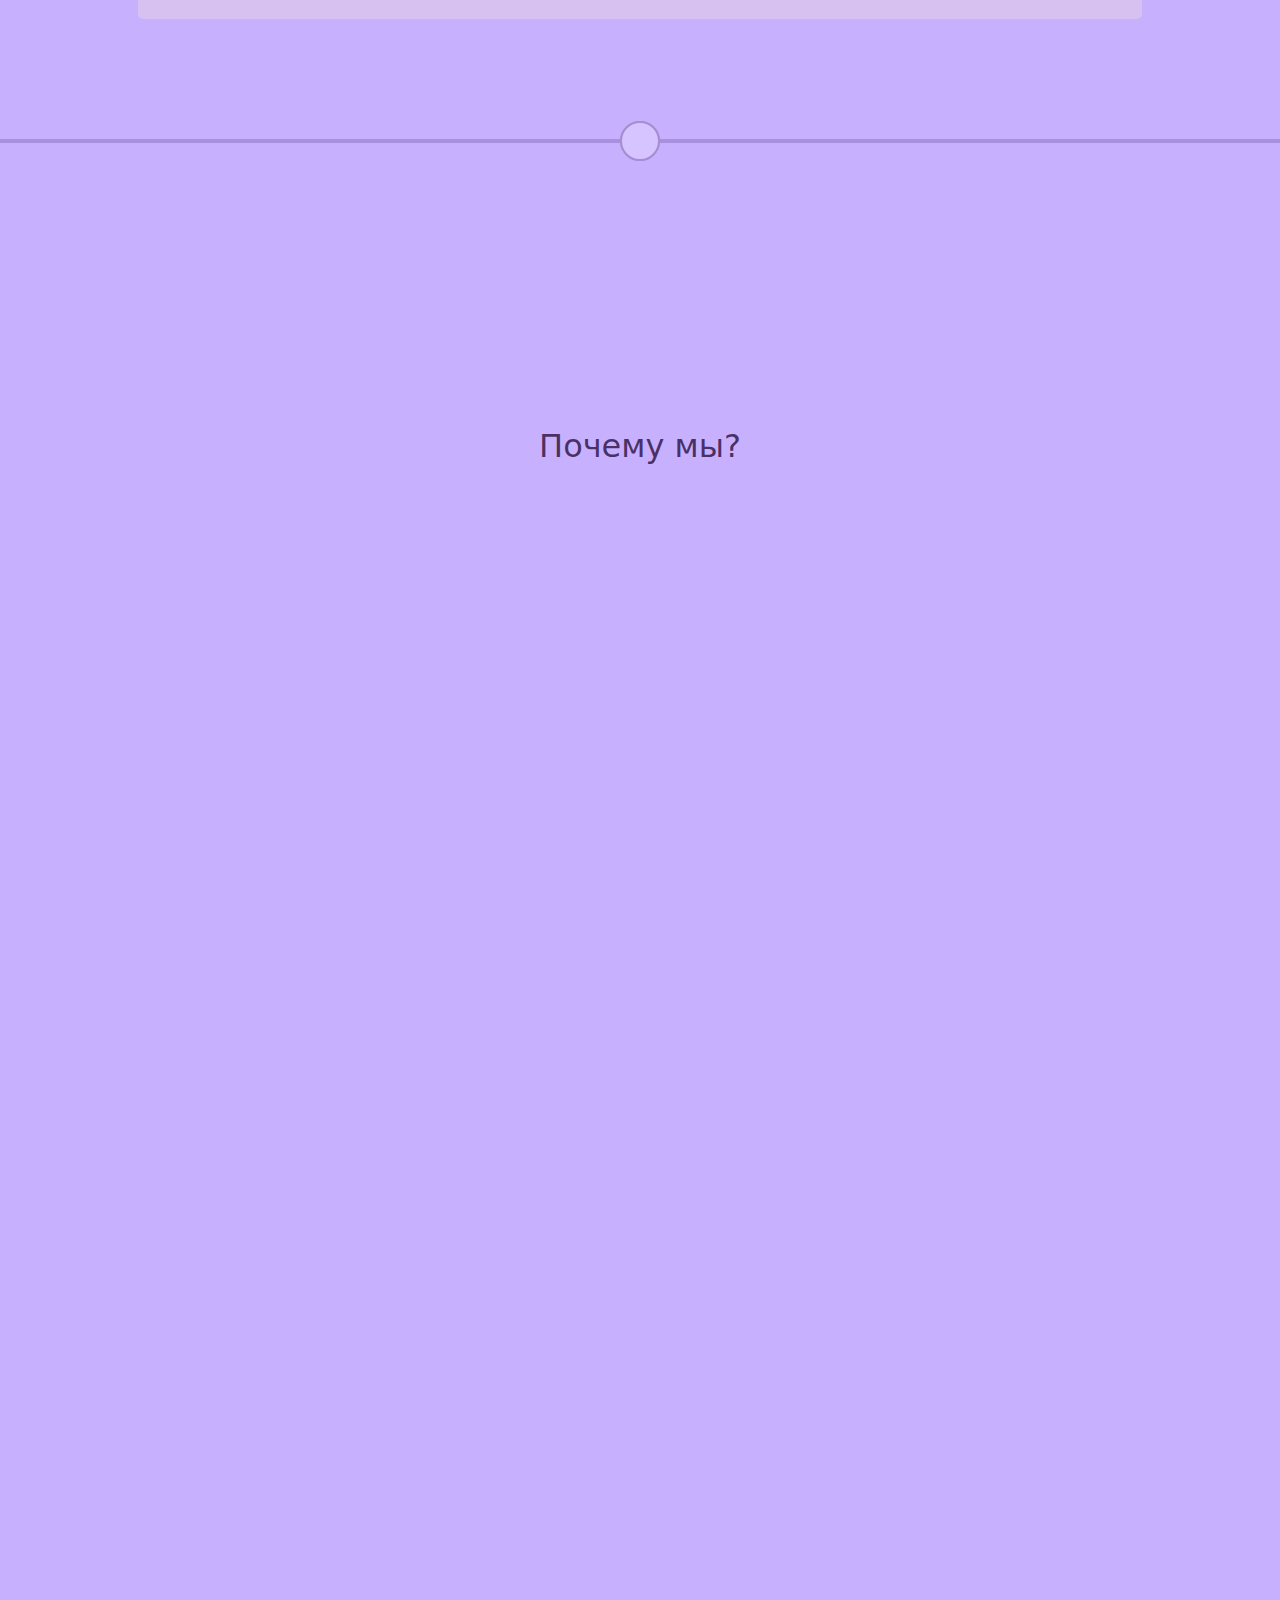
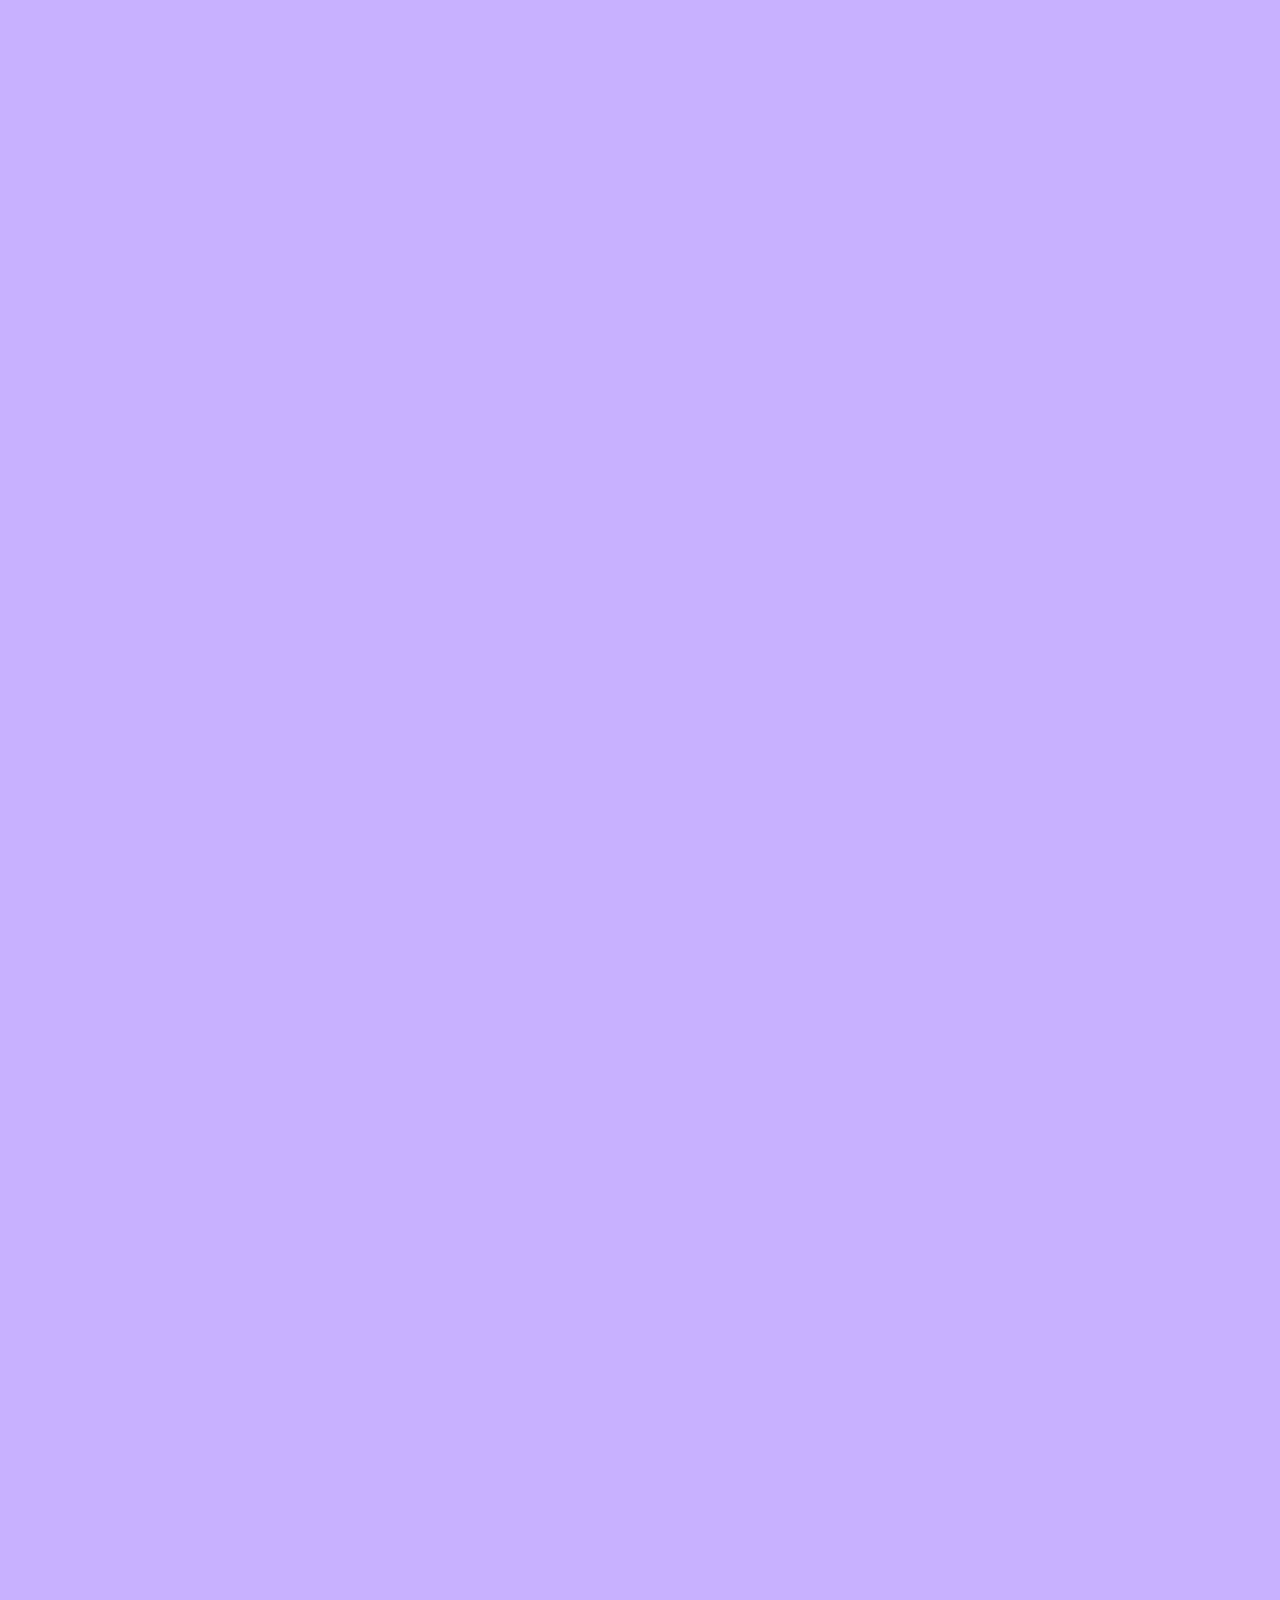
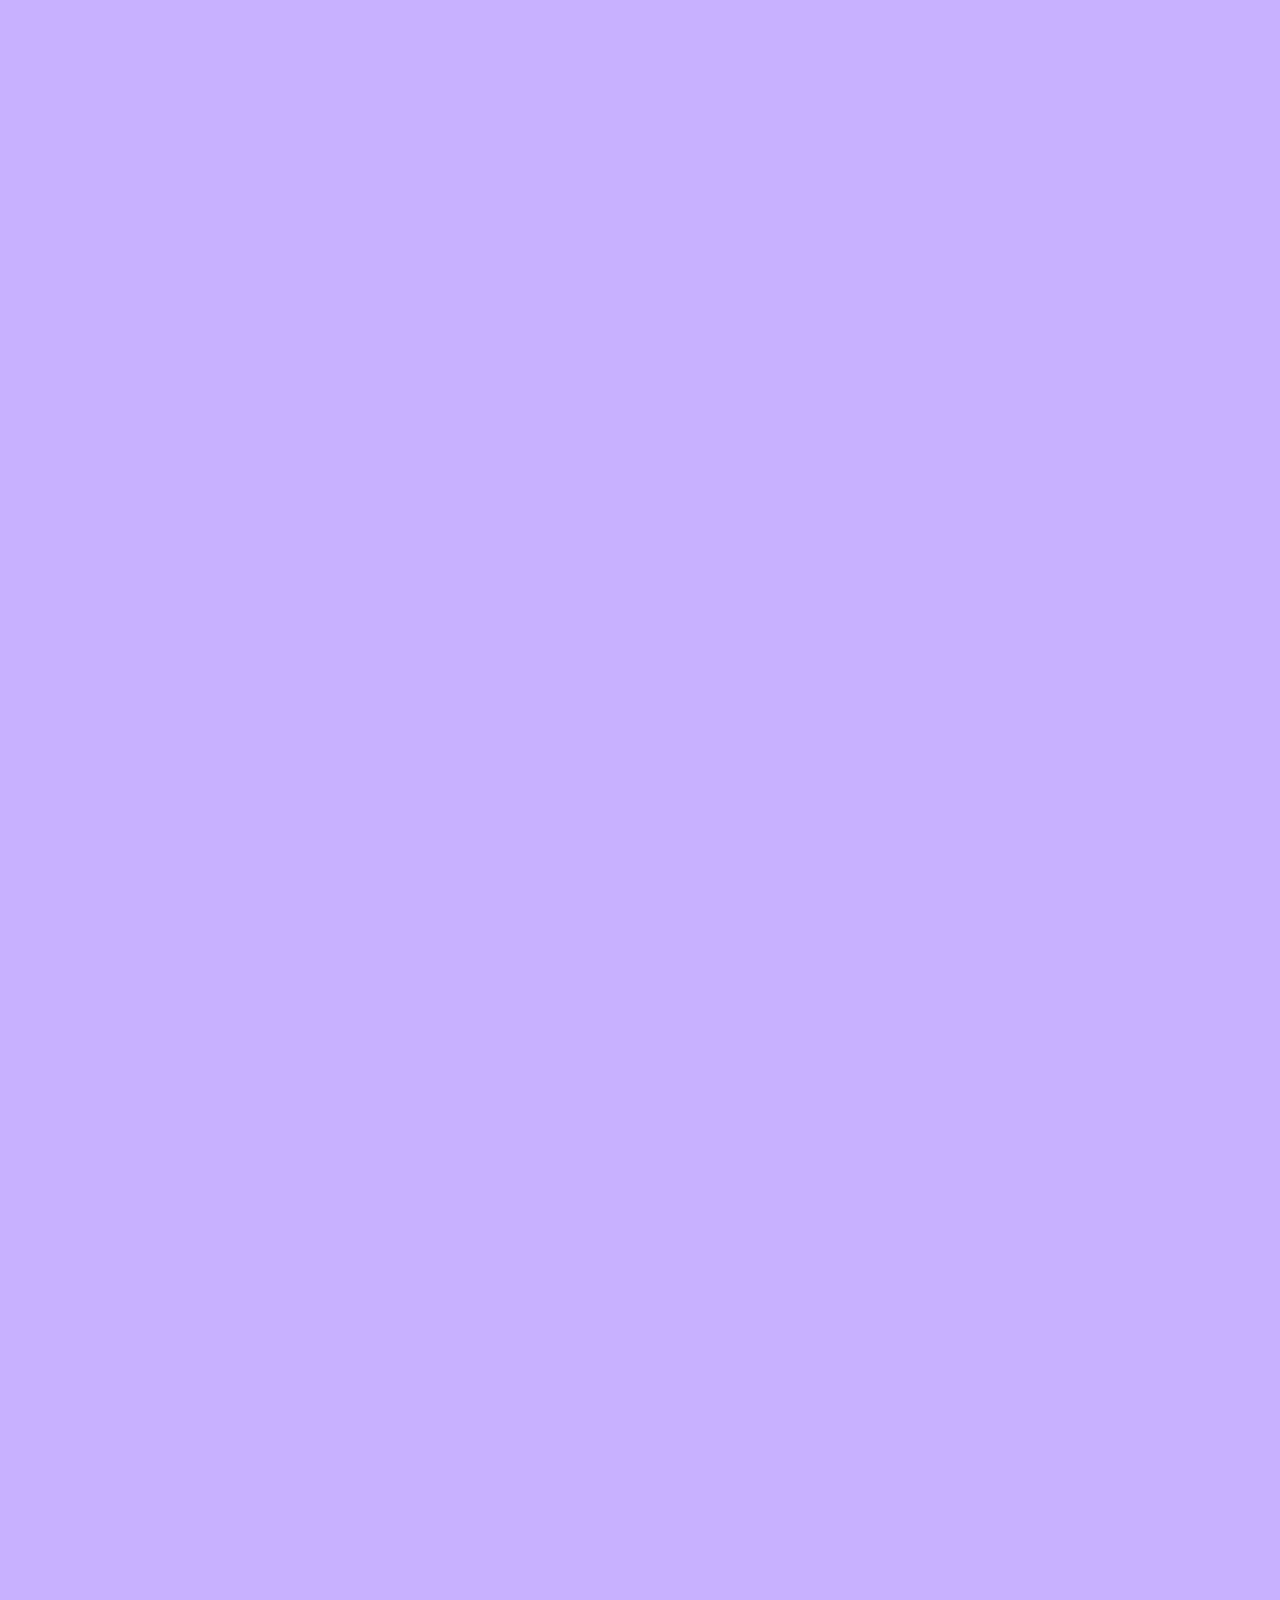
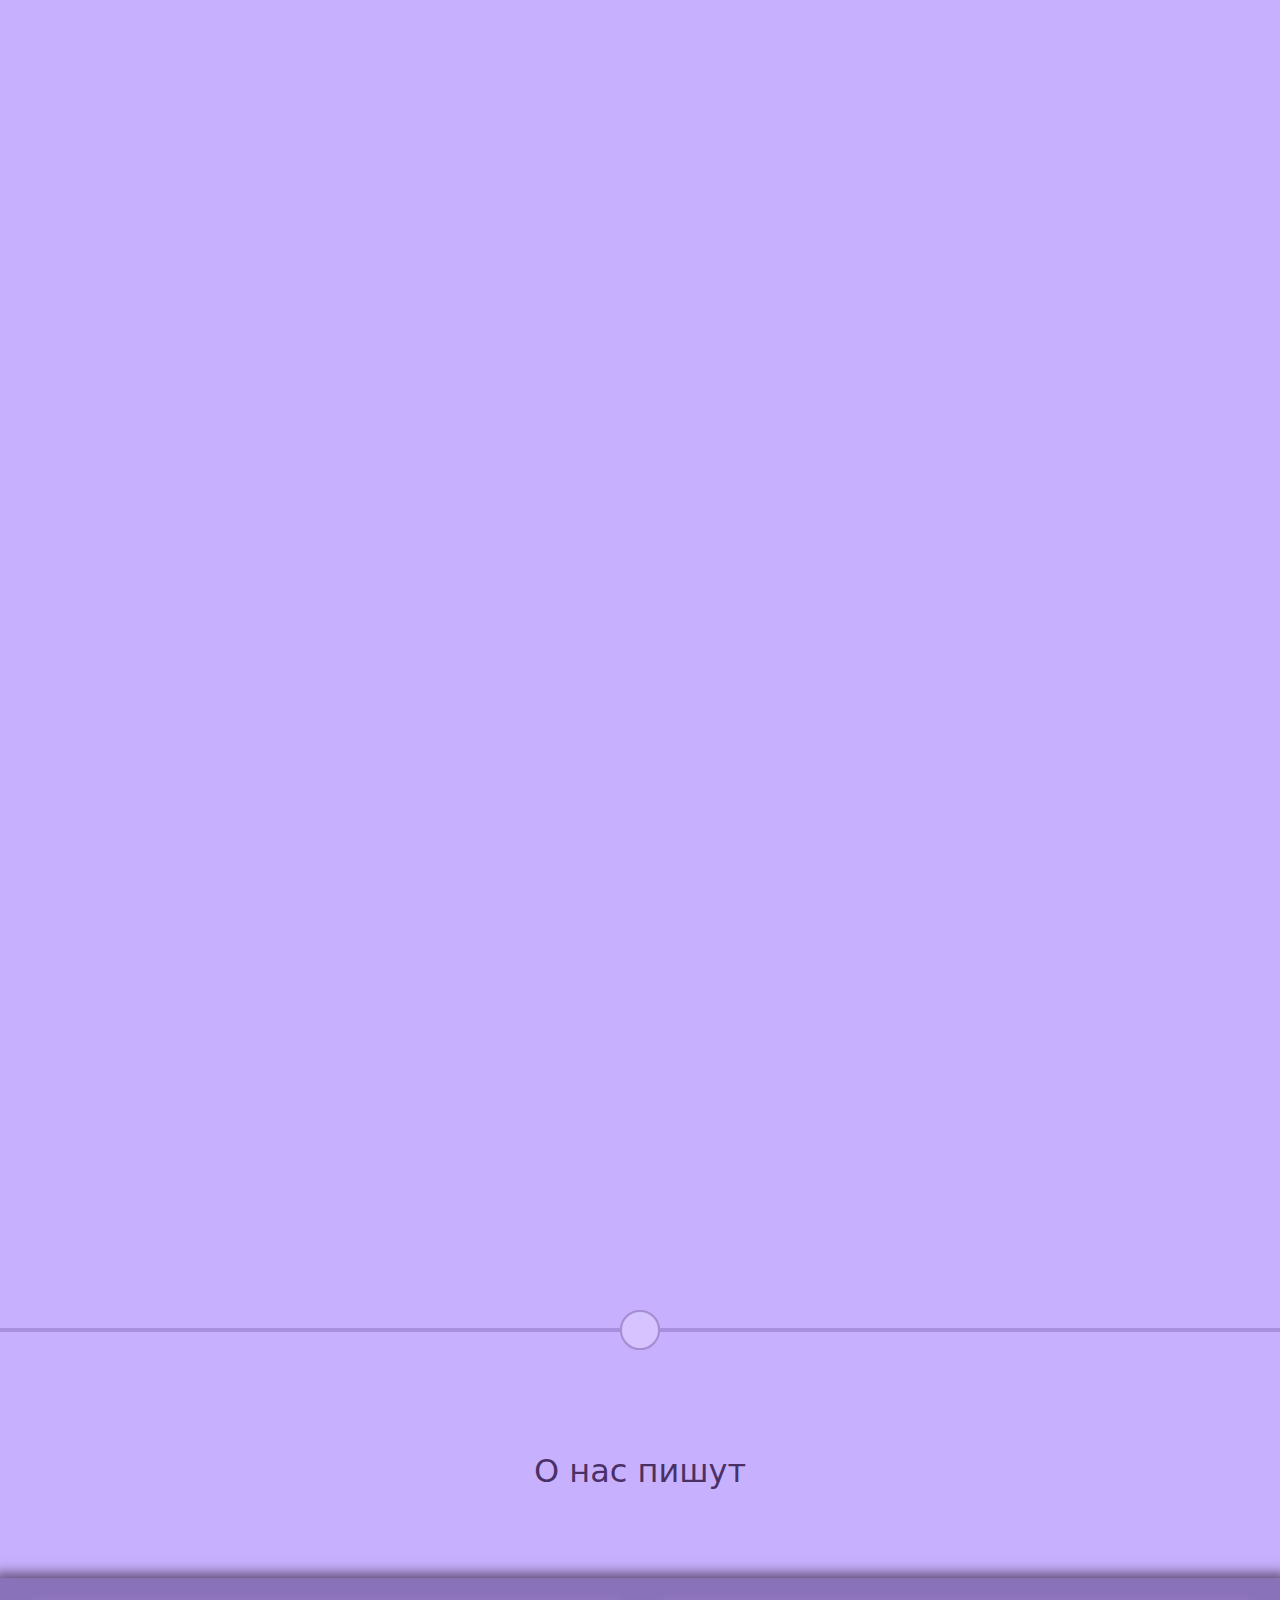
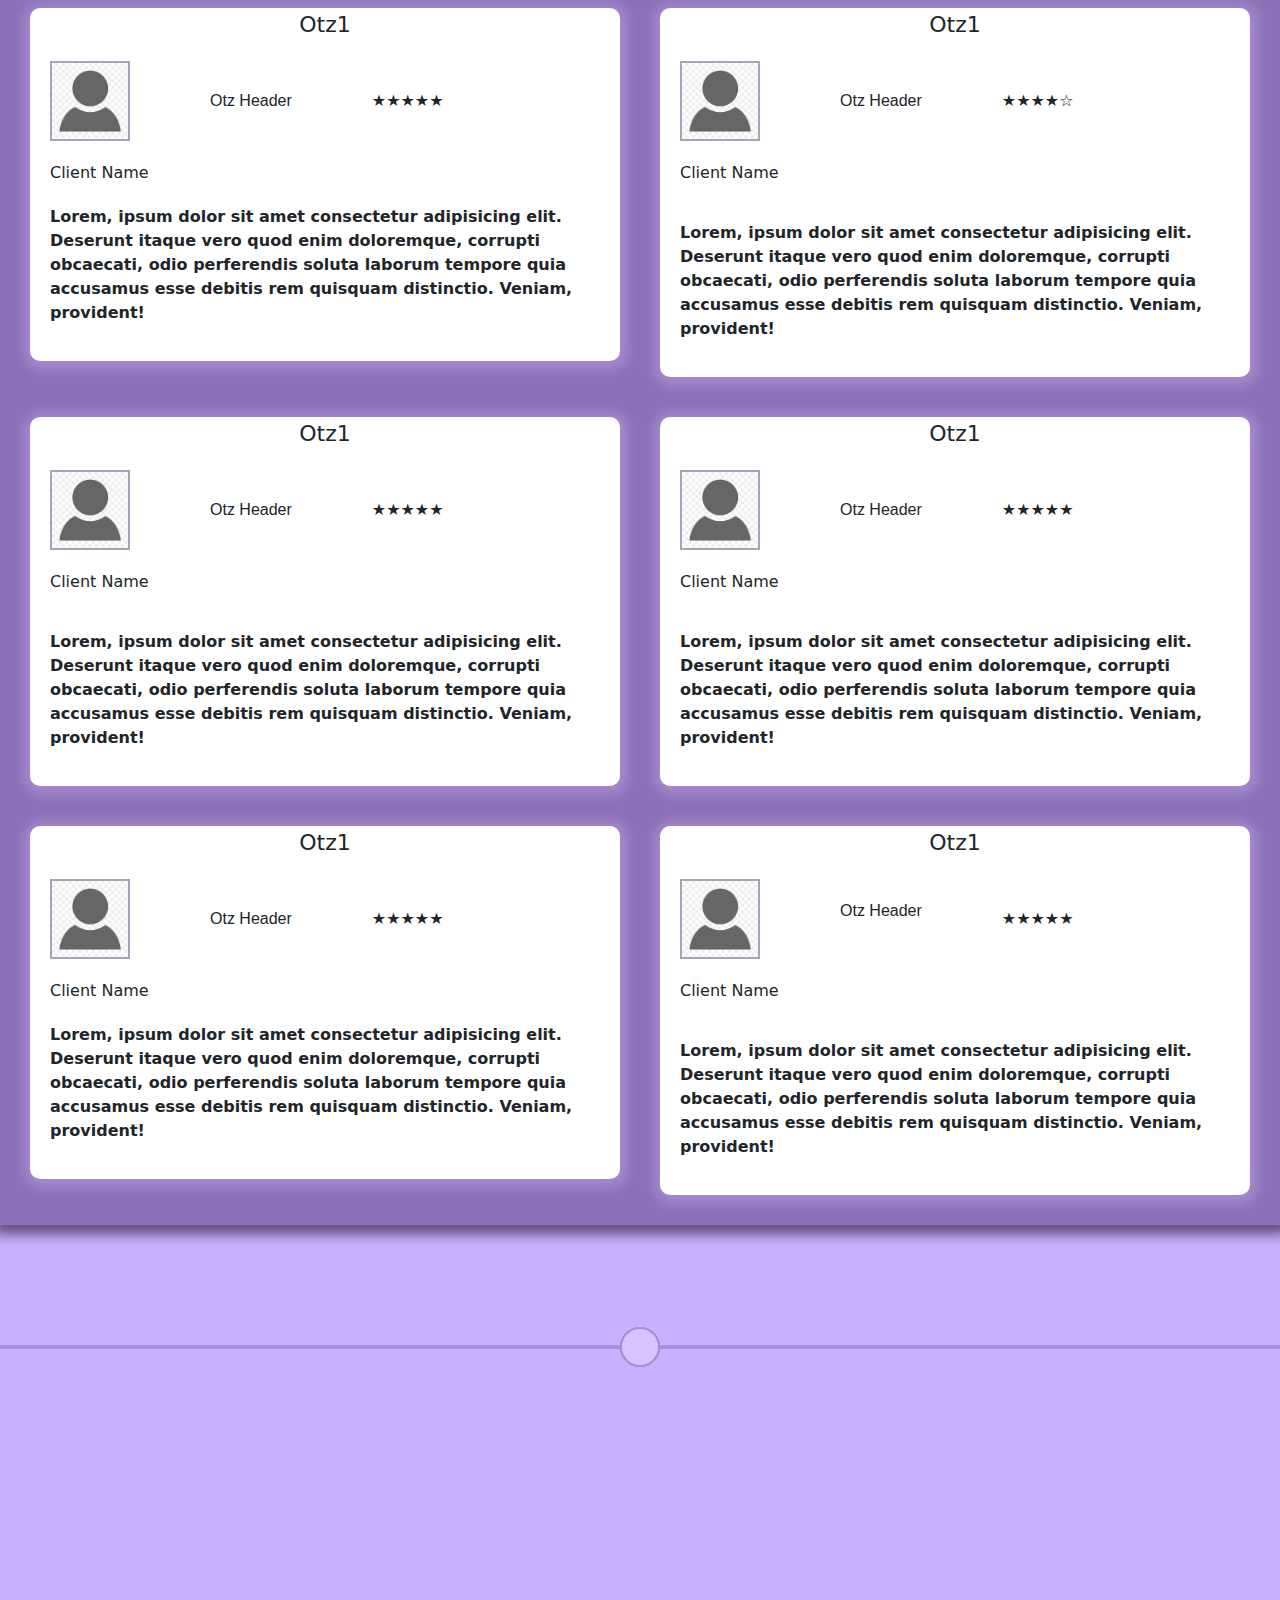
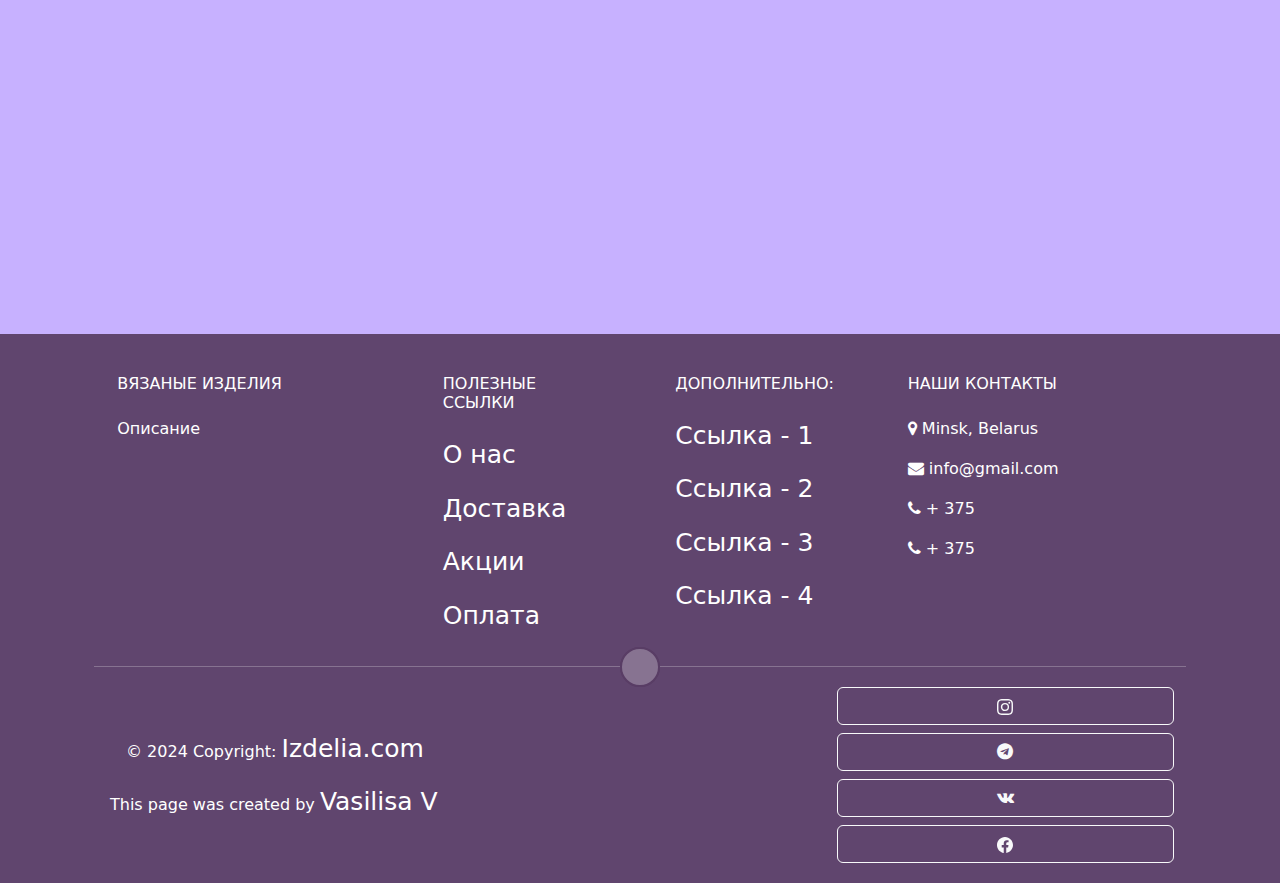
==== commit 16a5c1e2: "--05-04-2024-classwork" ====
--- a/index.html
+++ b/index.html
@@ -232,14 +232,6 @@
           <div class="form-group">
             <label for="inputMessage">Ваше сообщение</label>
             <input type="text" class="form-control" id="inputMessage" placeholder="Текст сообщения" required>
-          </div>
-          <div class="form-group">
-            <div class="form-check">
-              <input class="form-check-input" type="checkbox" id="gridCheck" value="1">
-              <label class="form-check-label" for="gridCheck">
-                <b>Check me out</b>
-              </label>
-            </div>
           </div>
           <button type="" class="btn btn-primary" onclick="sendForm(event)">Отправить</button>
         </form>
--- a/styles/style.css
+++ b/styles/style.css
@@ -235,7 +235,7 @@
 width: 600px;
 color:  rgba(39, 13, 59);
 background-color:rgb(214, 193, 241);
-padding: 20px;
+padding: 40px;
 border-radius: 5px;
 }
 main hr {
@@ -283,20 +283,32 @@
 border-radius: 30%;
 }
 
-.slider{
+/* .slider{
 padding: 30px;
 width: 600px;
 }
 .slick-slide{
 width: 300px;
 height: 300px;
-}
+} */
+
+.slider {
+  width: 100%;
+  max-width: 800px;
+  margin: 0 auto;
+}
+
+.slider .slick-slide img {
+  aspect-ratio: 1/1;
+  object-fit: cover;
+}
+
+
 .slick-prev{
   background-color: rgb(51, 5, 95);
   border-radius: 50%;
   width: 30px;
   height: 30px;
-  left: 10px;
   top: 50%;
   z-index: 3;
 }
@@ -305,7 +317,6 @@
   border-radius: 50%;
   width: 30px;
   height: 30px;
-  right: 8px;
   top: 50%;
 }
 .slick-slide img{
@@ -313,6 +324,7 @@
 height: 100%;
 justify-content: center;
 z-index: 2;
+height: 300px;
 }
 .block1{
 padding: 40px;
@@ -424,10 +436,6 @@
   border: 2px solid red;
   box-shadow: 2px 2px 5px rgb(128, 20, 20);
 }
-
-input:valid {
-  border: 2px solid rgb(79, 50, 148);
-}
 form{
   display: flex;
   flex-direction: column;
@@ -650,4 +658,62 @@
 
 .btn-primary{
  width: max-content;
+}
+
+.price{
+  font-size: 26px;
+  text-align: center;
+  border: 5px dotted #291446;
+}
+
+.data{
+  display: flex;
+  flex-direction: column;
+  background-color: #d5bcfa;
+  padding: 30px;
+  border-radius: 5px;
+  width: 100%;
+  box-shadow: 1px 5px 10px 0 rgb(87, 57, 124);
+}
+
+.delivery-options{
+  background-color: #d5b9ff;
+  width: 100%;
+  display: flex;
+  flex-direction: column;
+  text-align: center;
+  gap: 40px;
+  box-shadow: 1px 5px 10px 0 rgb(87, 57, 124);
+}
+.delivery-options h2{
+  border-bottom: 5px solid #7e5eaa;
+  padding: 10px;
+}
+.delivery-options label{
+  background-color: #ac8bd4;
+  width: 100%;
+  font-size: large;
+  font-weight: bold;
+  padding: 5px;
+}
+
+.input {
+  -webkit-appearance: none;
+  margin: 10px;
+  width: 20px;
+  height: 20px;
+  border-radius: 50%;
+  cursor: pointer;
+  vertical-align: middle;
+  background-color: rgb(59, 33, 80);
+}
+
+.input:checked {
+    background-color: #e7d2ff;
+    border: 2px solid #120a42;
+}
+
+.form-group label{
+margin: 10px;
+font-weight: 500;
 }--- a/styles/media.css
+++ b/styles/media.css
@@ -50,6 +50,11 @@
         width: 100%;
         padding: 0;
     }
+    .modal-body{
+        flex-direction: column;
+        justify-content: center;
+        align-items: center;
+    }
 }
 
 @media(max-width: 1000px){
@@ -98,6 +103,21 @@
     .reason{
         font-size: 12px;
     }
+    .radio-inputs{
+        display: flex;
+        flex-direction: column;
+        justify-content: center;
+        align-items: center;
+        gap: 10px;
+        width: 75px !important; 
+    }
+    .btn-up{
+        width: 30px;
+    height: 25px;
+    }
+    .quality img{
+        width: 40%;
+    }
 }
 
 @media(max-width: 500px){
@@ -106,15 +126,22 @@
         flex-direction: column;
         gap: 10px;
     }
-    .form-control{
-        width: 300px;
-    }
-    h4{
-        font-size: 10px;
-    }
     .block h4:hover{
         font-size: 120%;
     }
+    .cl{
+        display: flex;
+        justify-content: center;
+        align-items: center;
+        flex-direction: column;
+        gap: 15px;
+    }
+  .cl h3{
+    font-size: 14px;
+    }
+    .cl a{
+        font-size: 14px;
+        }
 }
 
   @media(max-width: 380px){
@@ -137,4 +164,7 @@
             display: flex;
             justify-content: center;
     }
+    h4{
+        font-size: 10px;
+    }
 }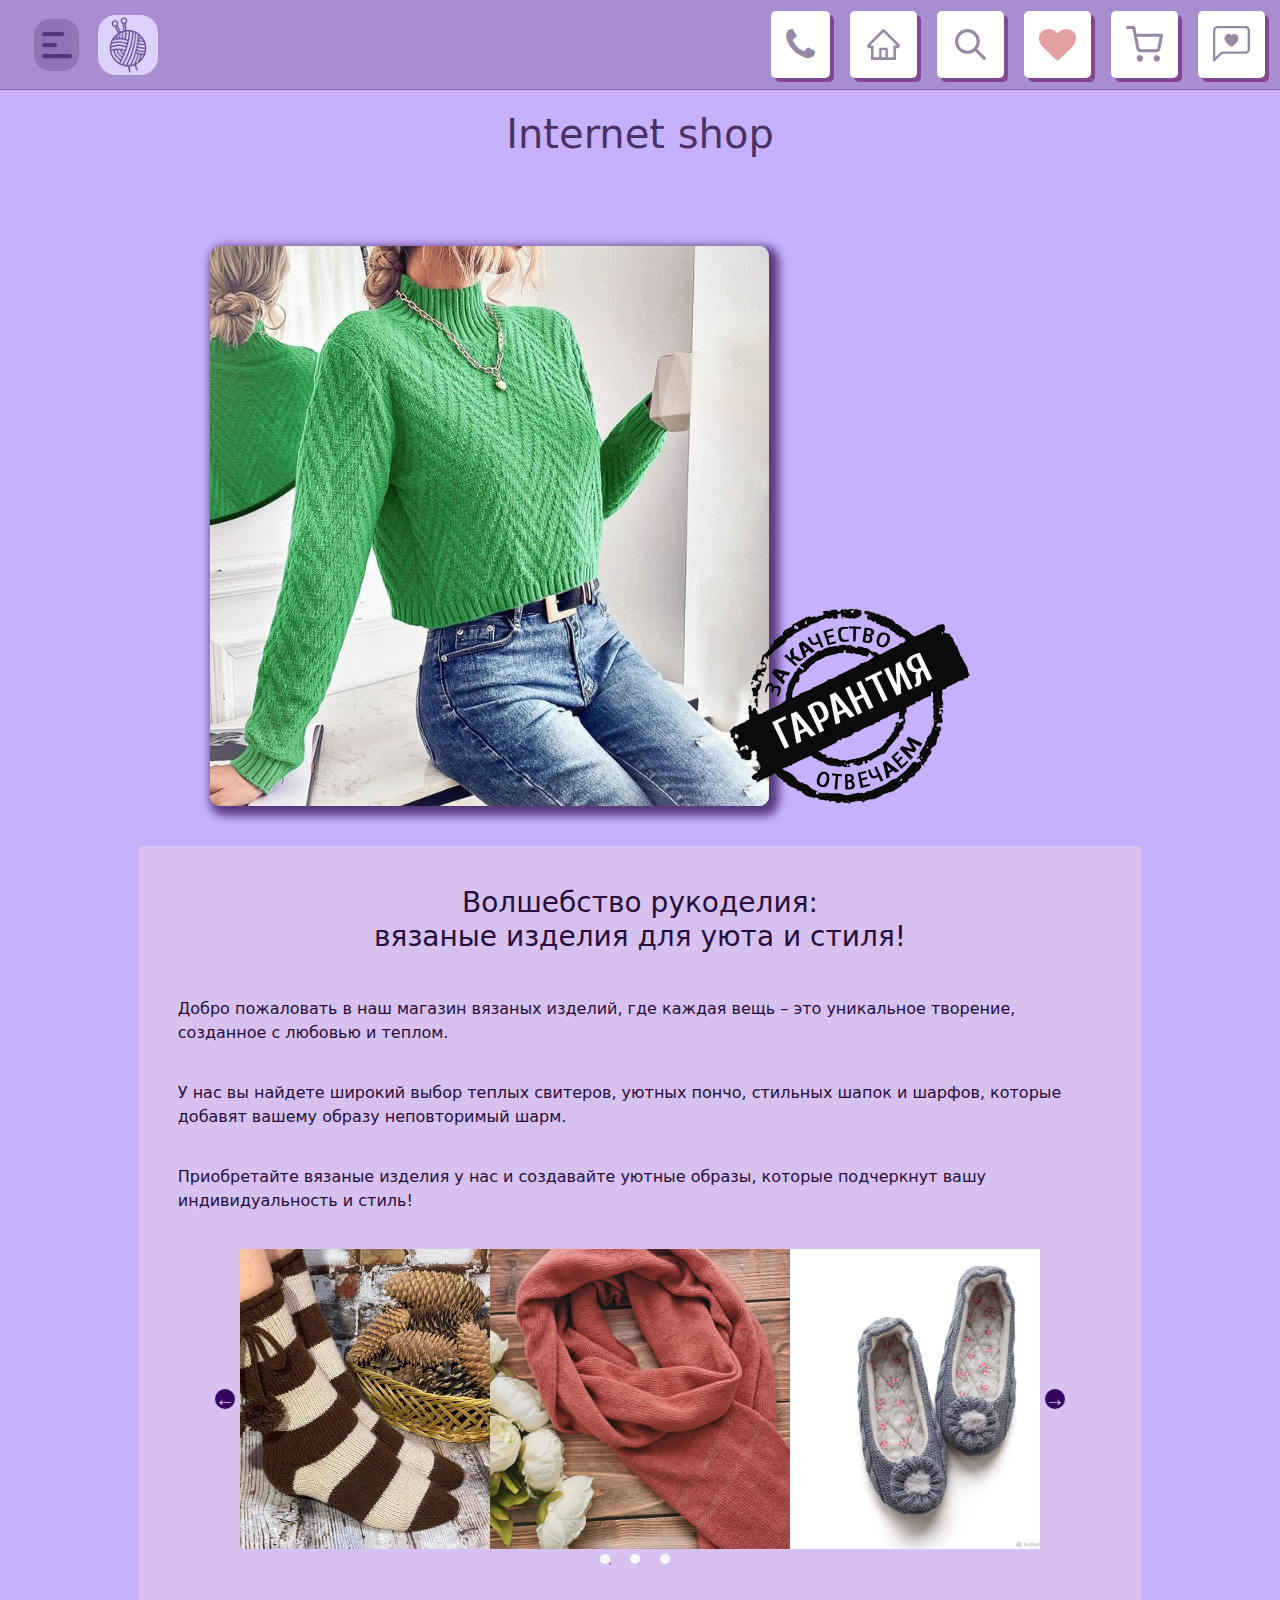
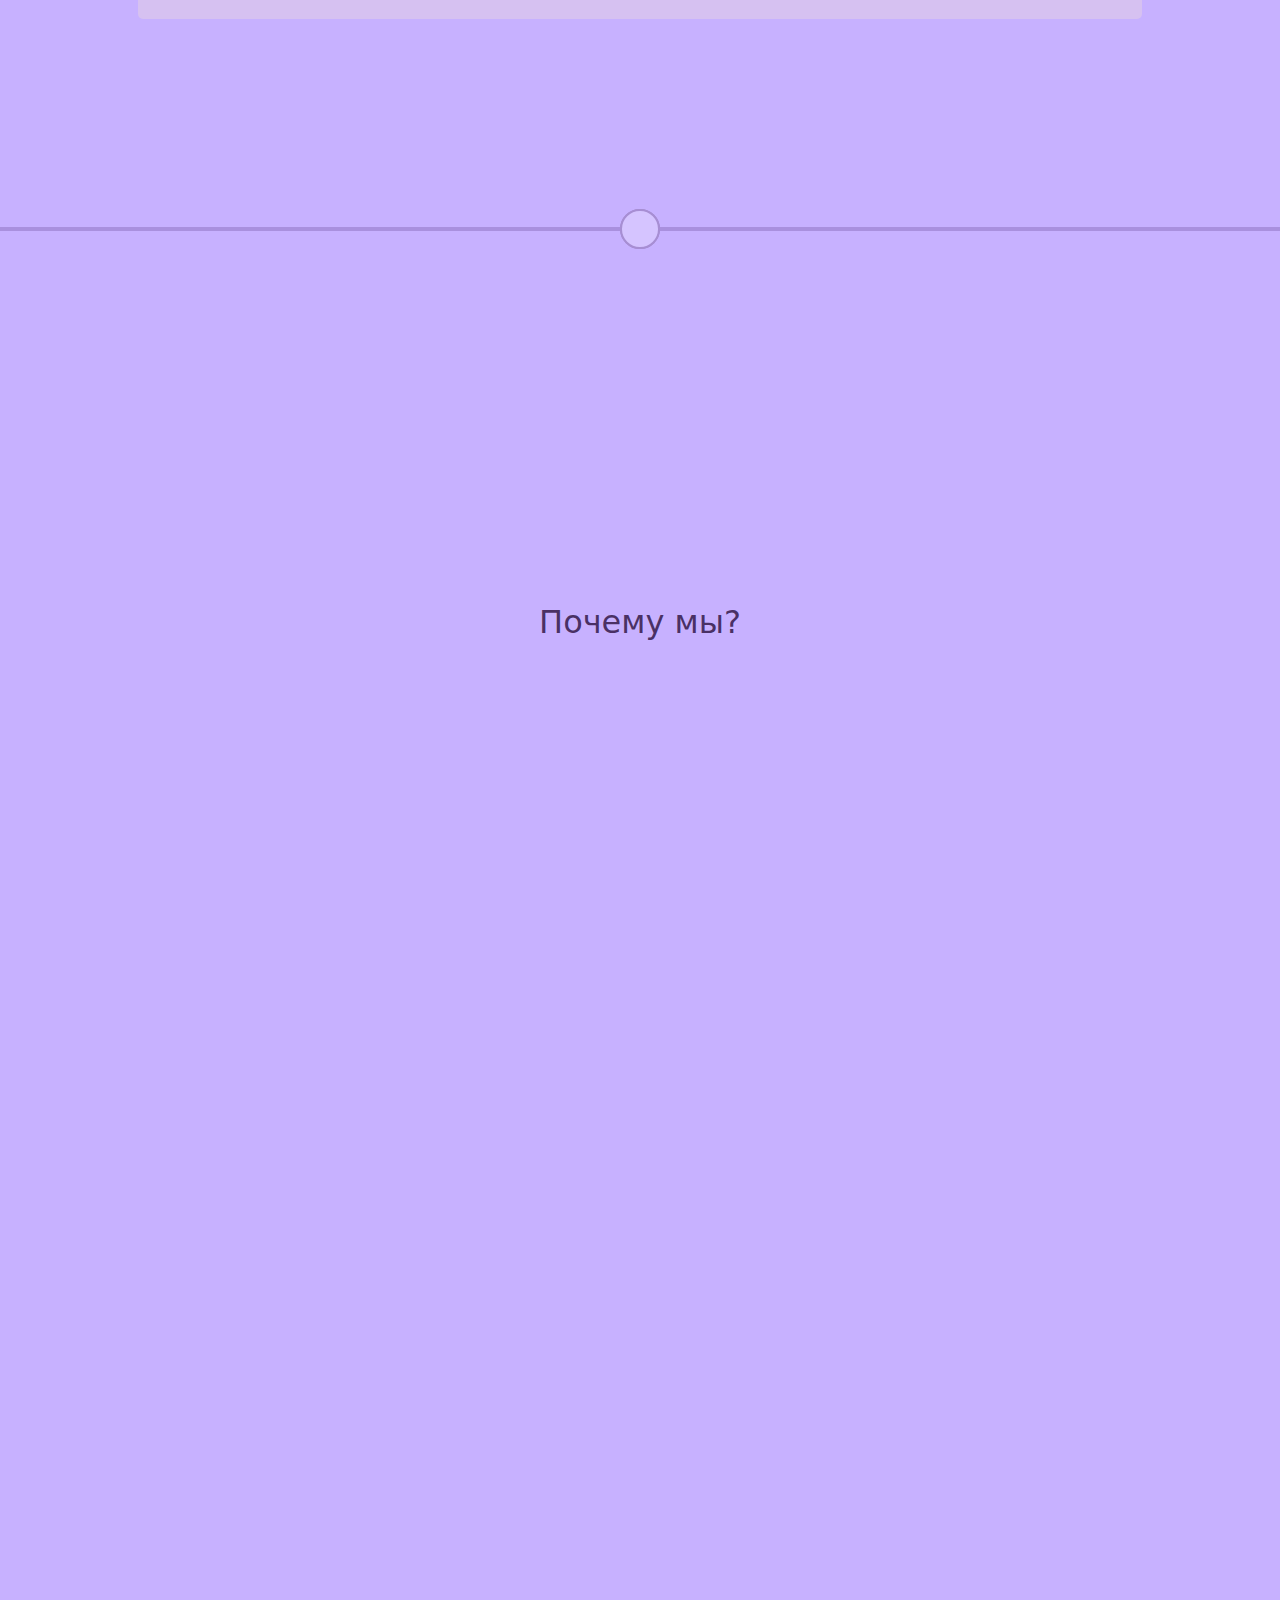
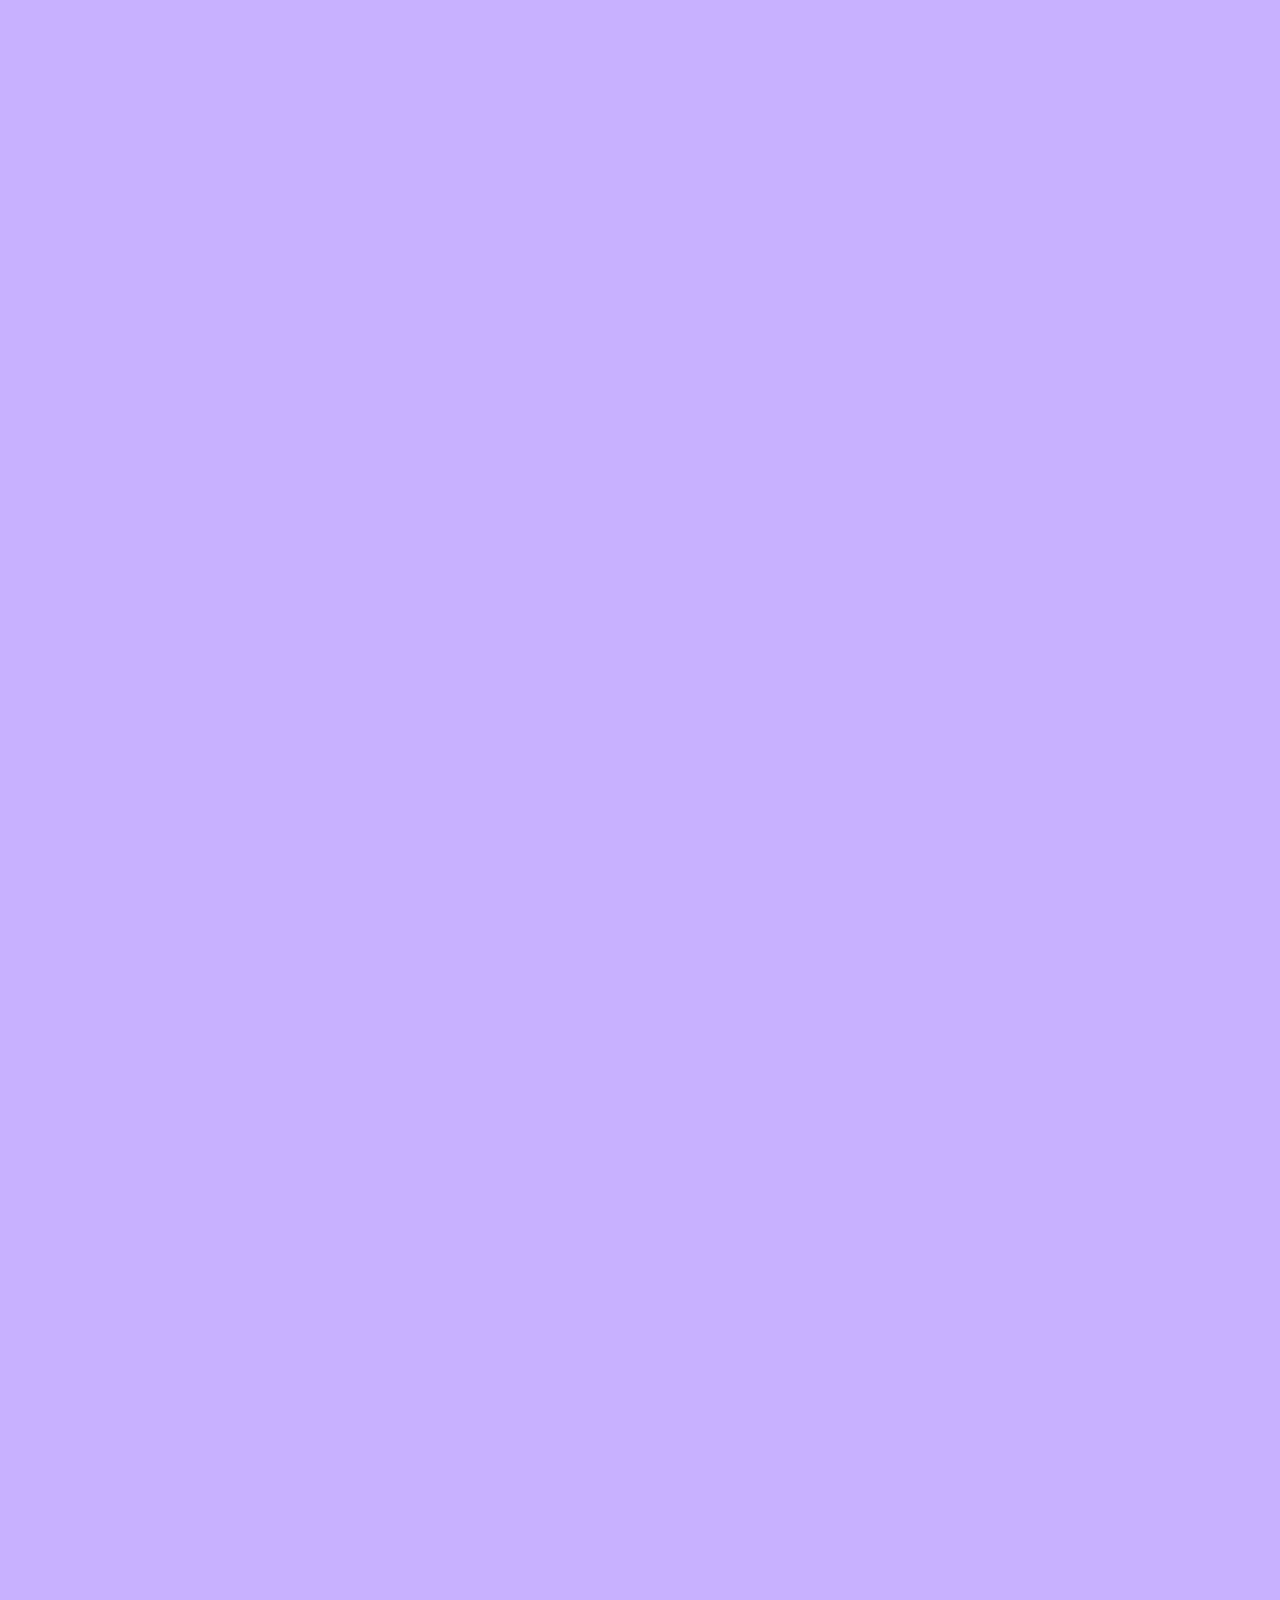
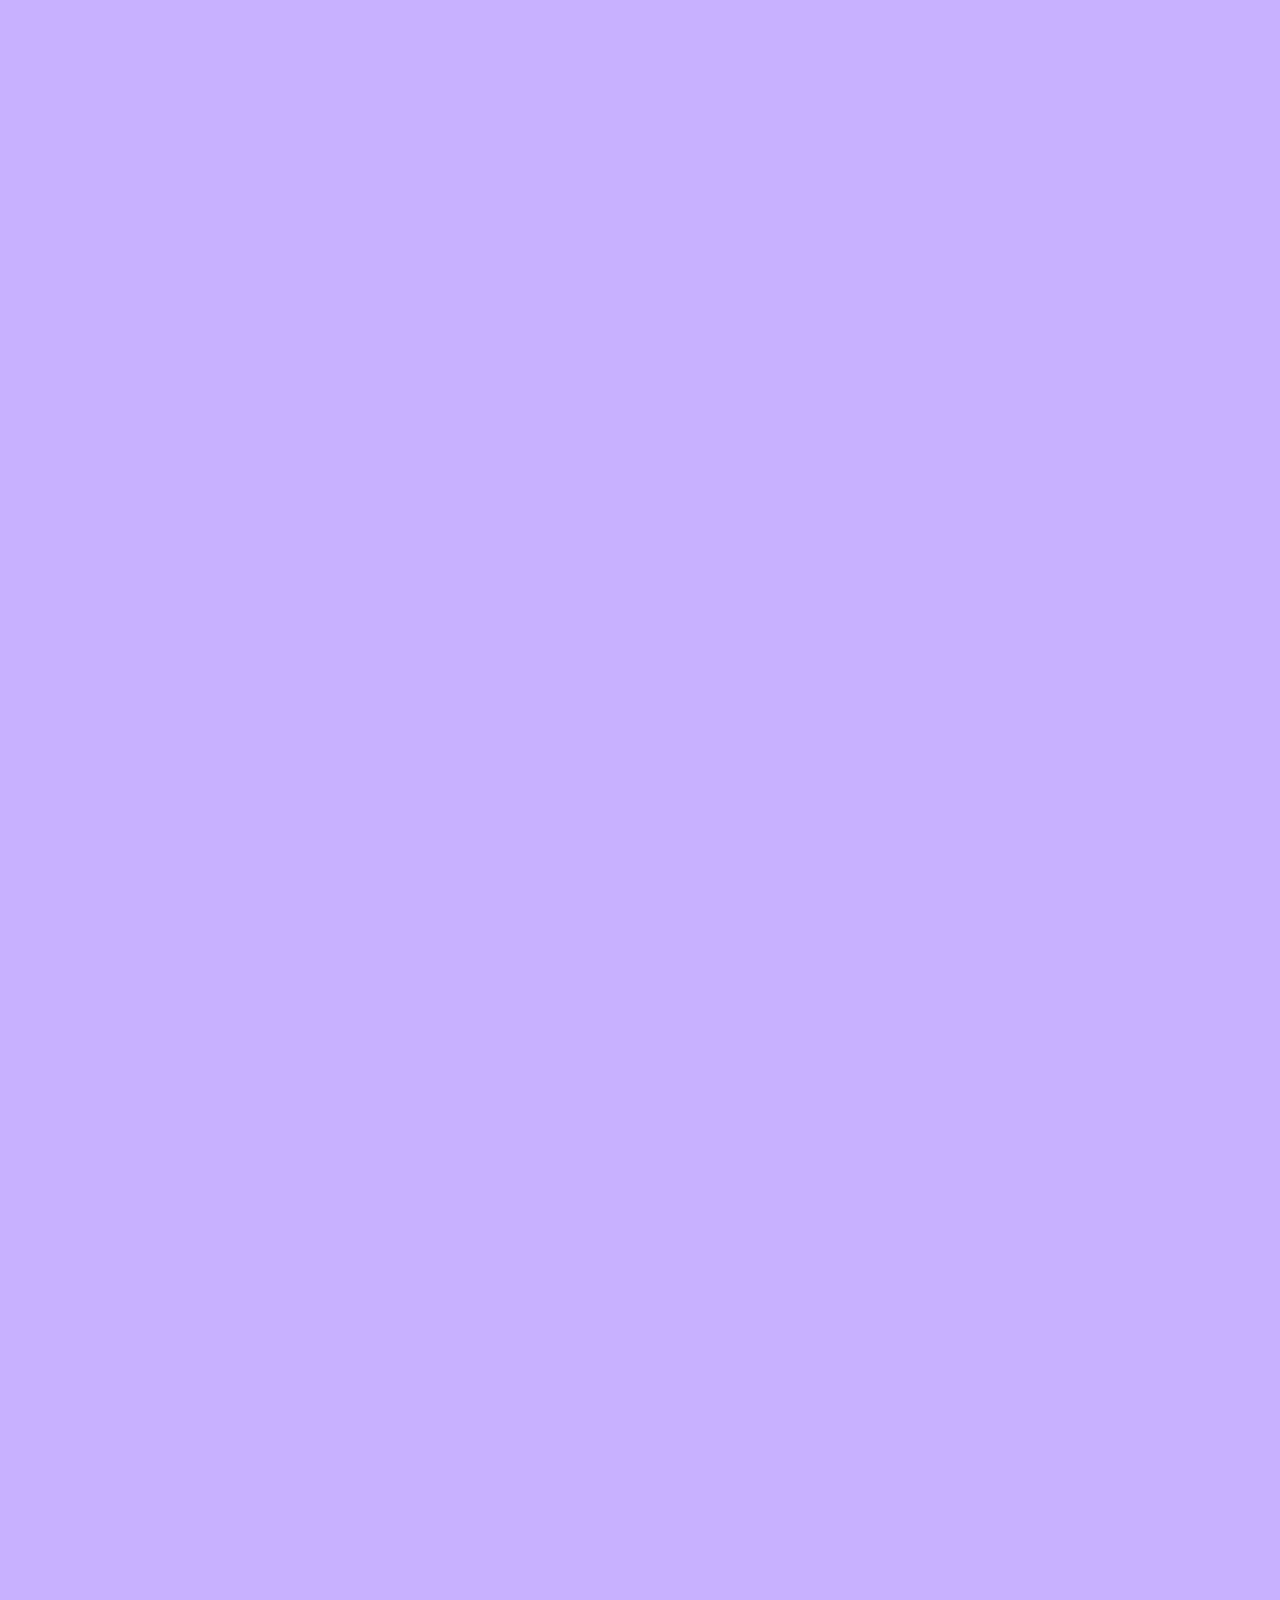
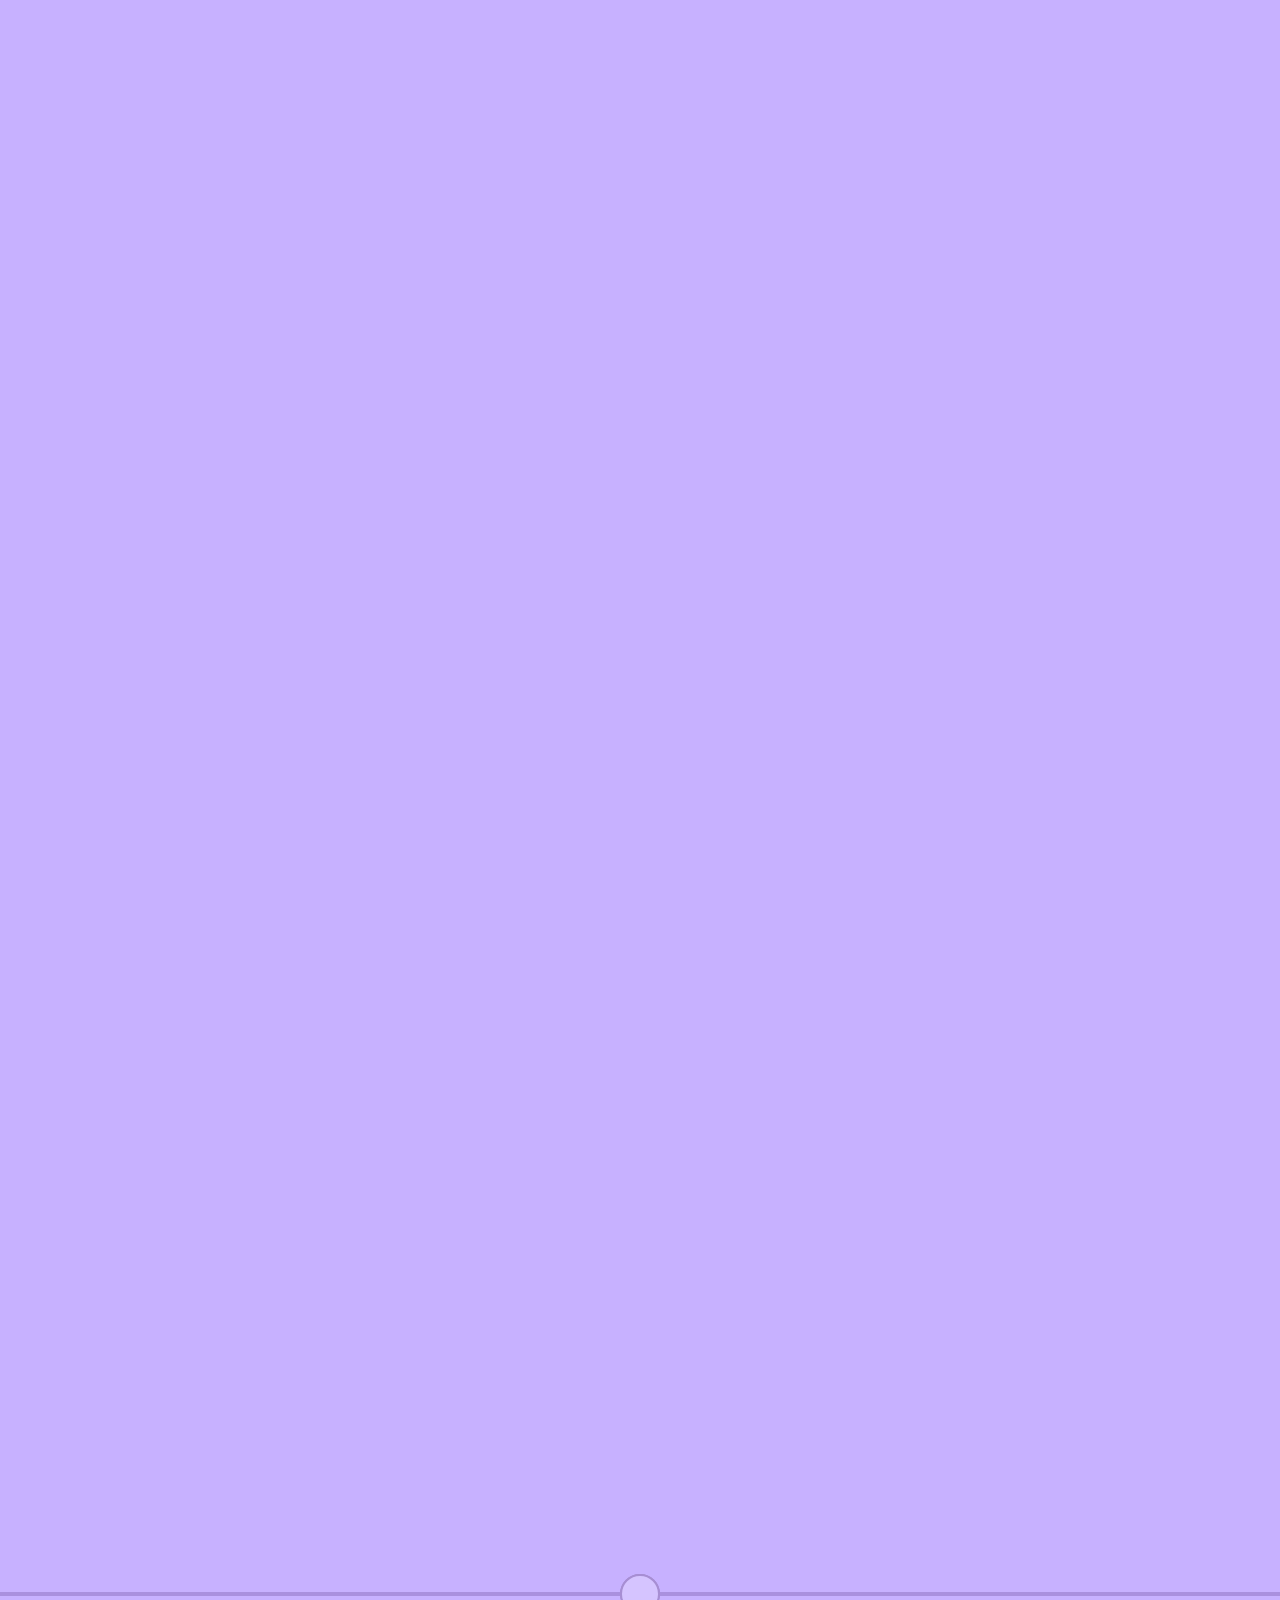
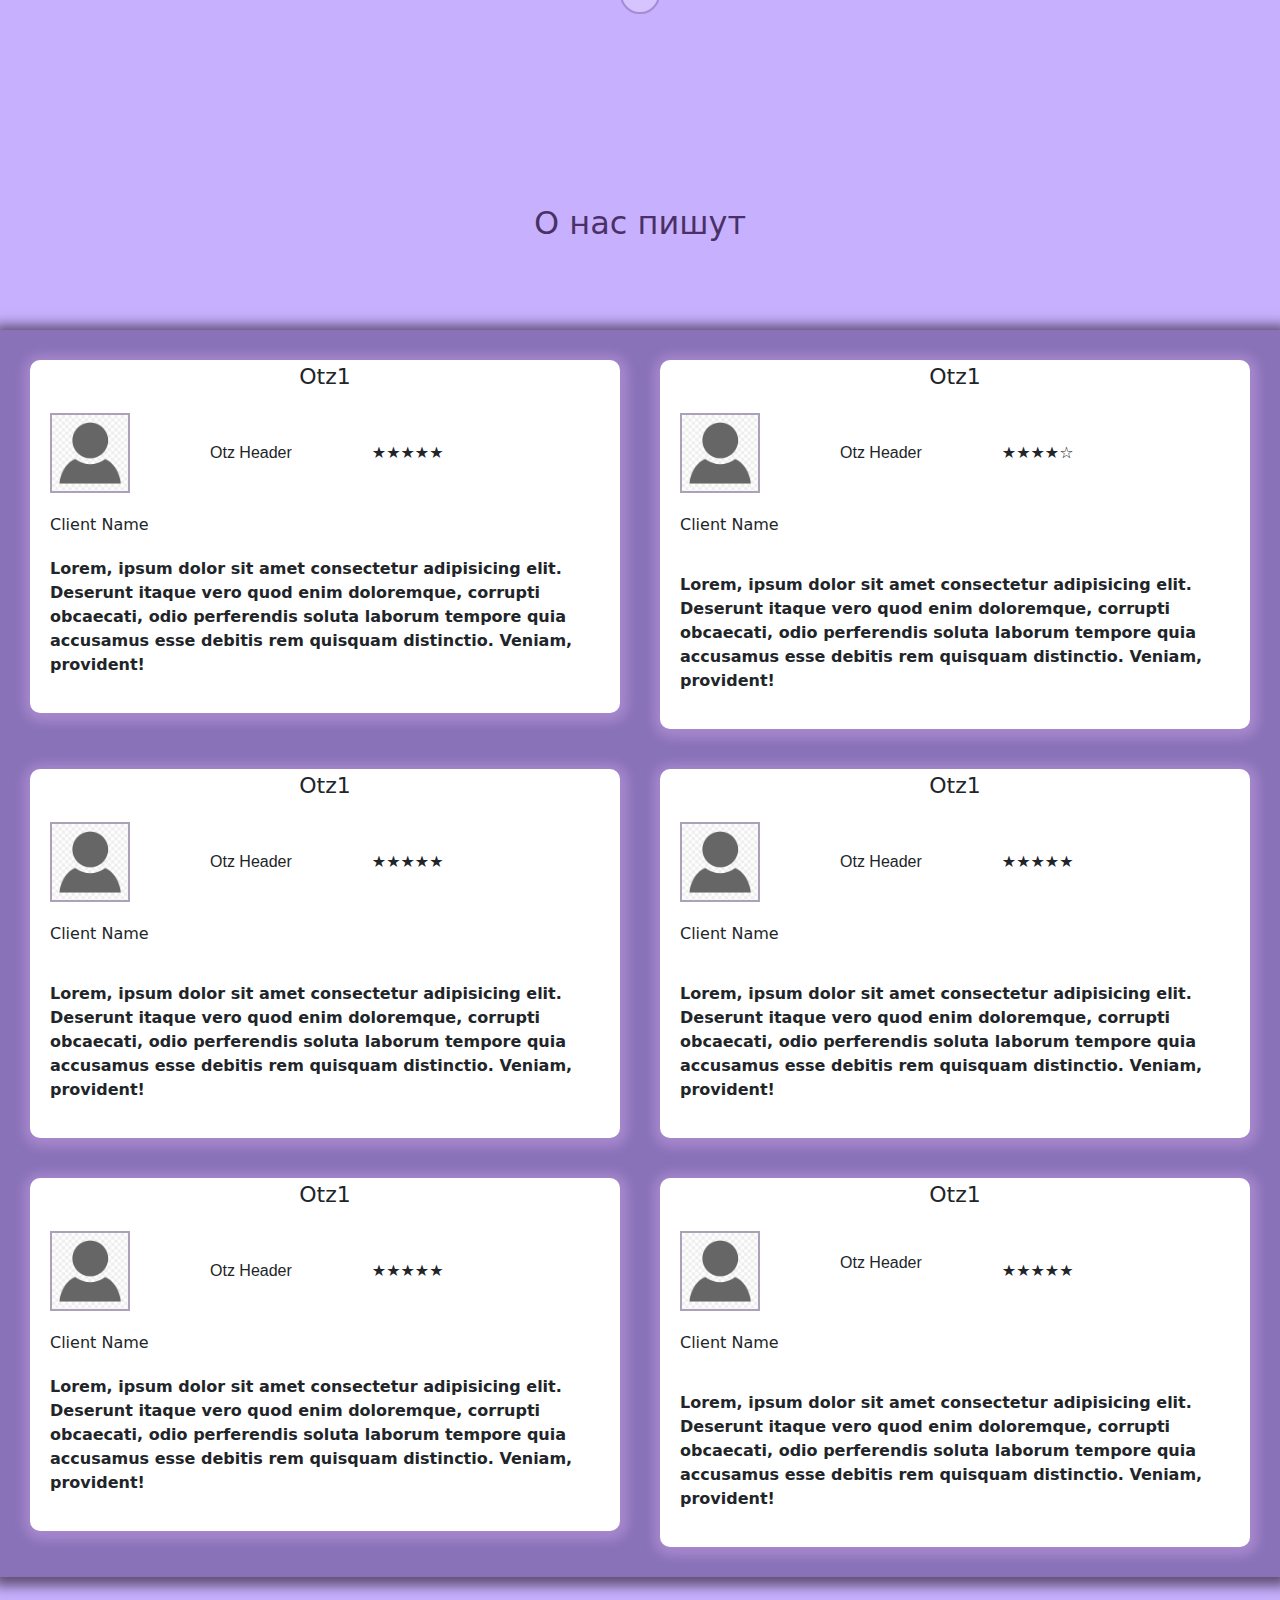
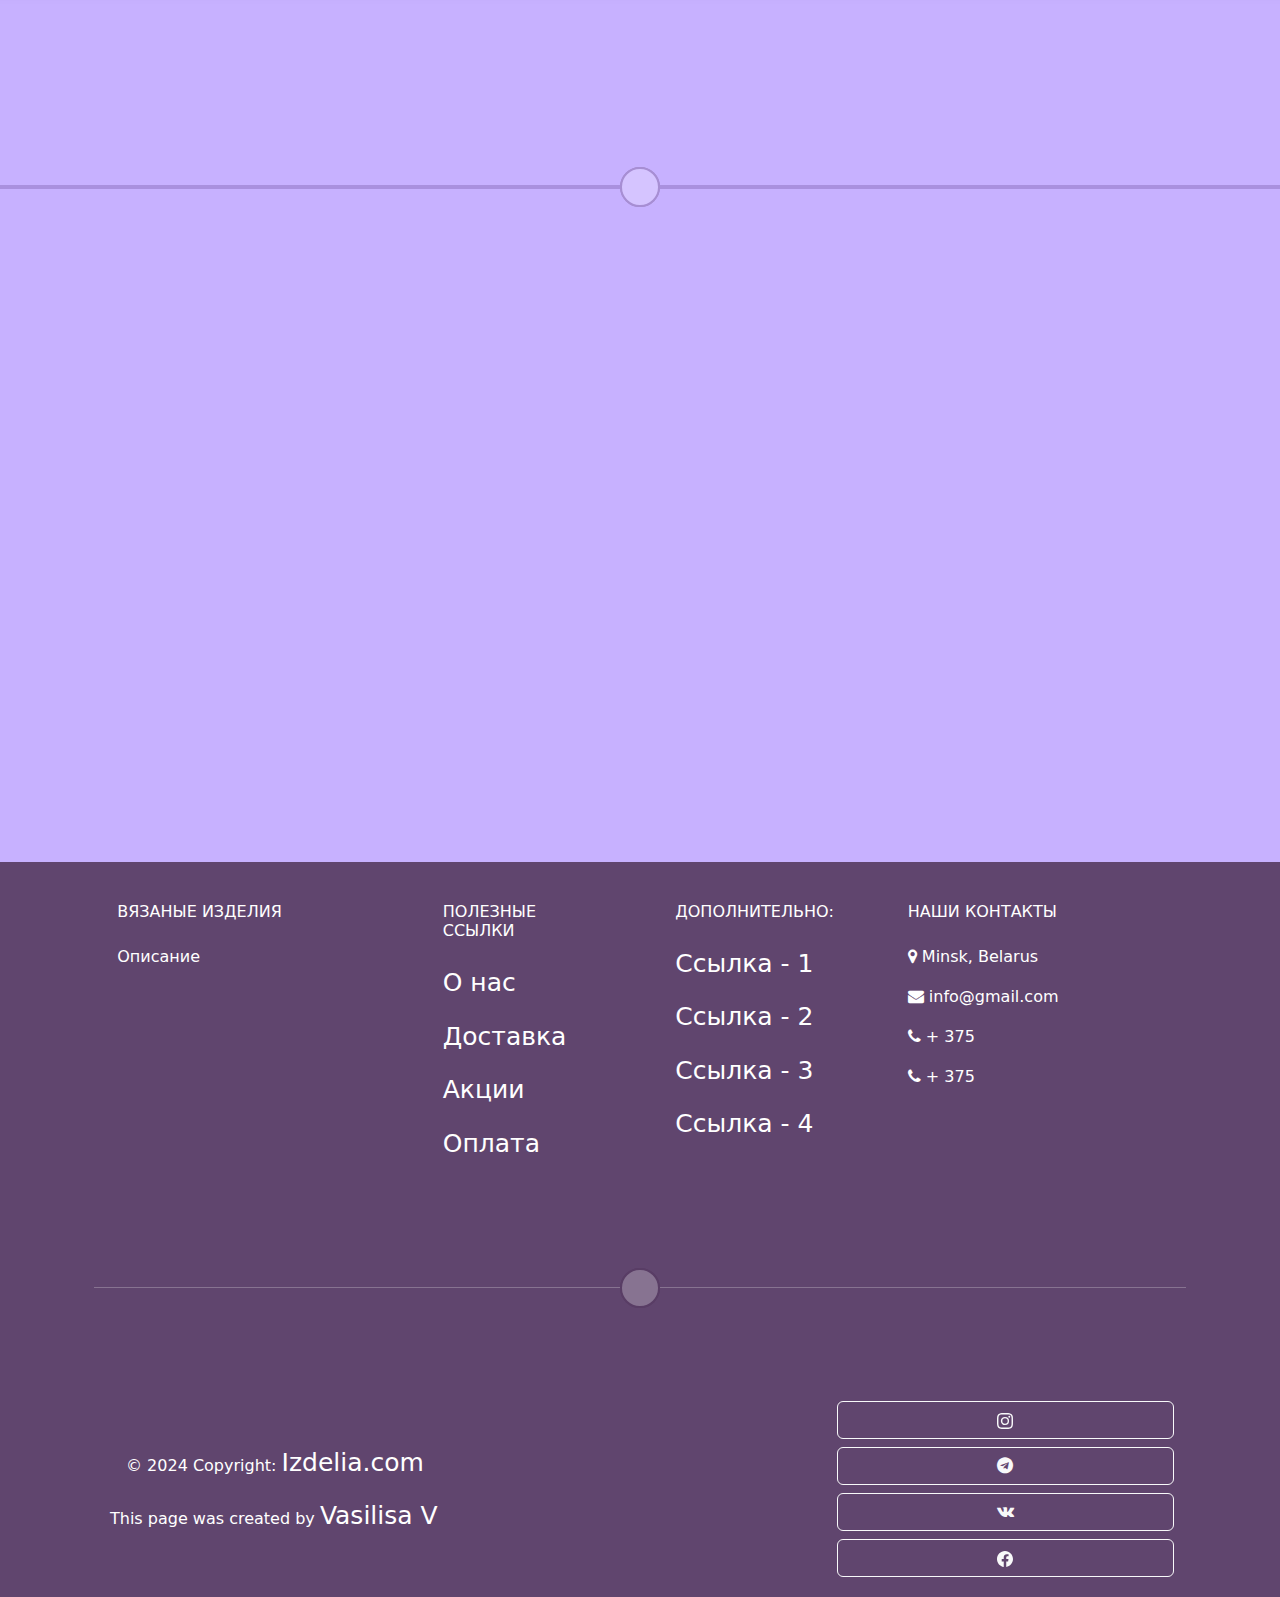
==== commit e02f189a: "--12-05-2024" ====
--- a/index.html
+++ b/index.html
@@ -390,4 +390,5 @@
 <script src="https://code.jquery.com/jquery-3.7.1.min.js"></script>
 <script type="text/javascript" src="js/slick.min.js"></script>
 <script src="js/common.js"></script>
-</html>+</html>
+
--- a/styles/style.css
+++ b/styles/style.css
@@ -240,9 +240,12 @@
 }
 main hr {
   border: 2px solid #4c2f79;
-  margin: 40px 0;
   background-image: linear-gradient(to right, #FFF, #BFE2FF, #FFF);
   width: 100%;
+}
+hr{
+  margin-top: 10%;
+  margin-bottom: 10%;
 }
 hr:before,
 hr:after {
@@ -307,16 +310,12 @@
 .slick-prev{
   background-color: rgb(51, 5, 95);
   border-radius: 50%;
-  width: 30px;
-  height: 30px;
   top: 50%;
   z-index: 3;
 }
 .slick-next{
   background-color: rgb(51, 5, 95);
   border-radius: 50%;
-  width: 30px;
-  height: 30px;
   top: 50%;
 }
 .slick-slide img{
--- a/styles/media.css
+++ b/styles/media.css
@@ -129,13 +129,6 @@
     .block h4:hover{
         font-size: 120%;
     }
-    .cl{
-        display: flex;
-        justify-content: center;
-        align-items: center;
-        flex-direction: column;
-        gap: 15px;
-    }
   .cl h3{
     font-size: 14px;
     }
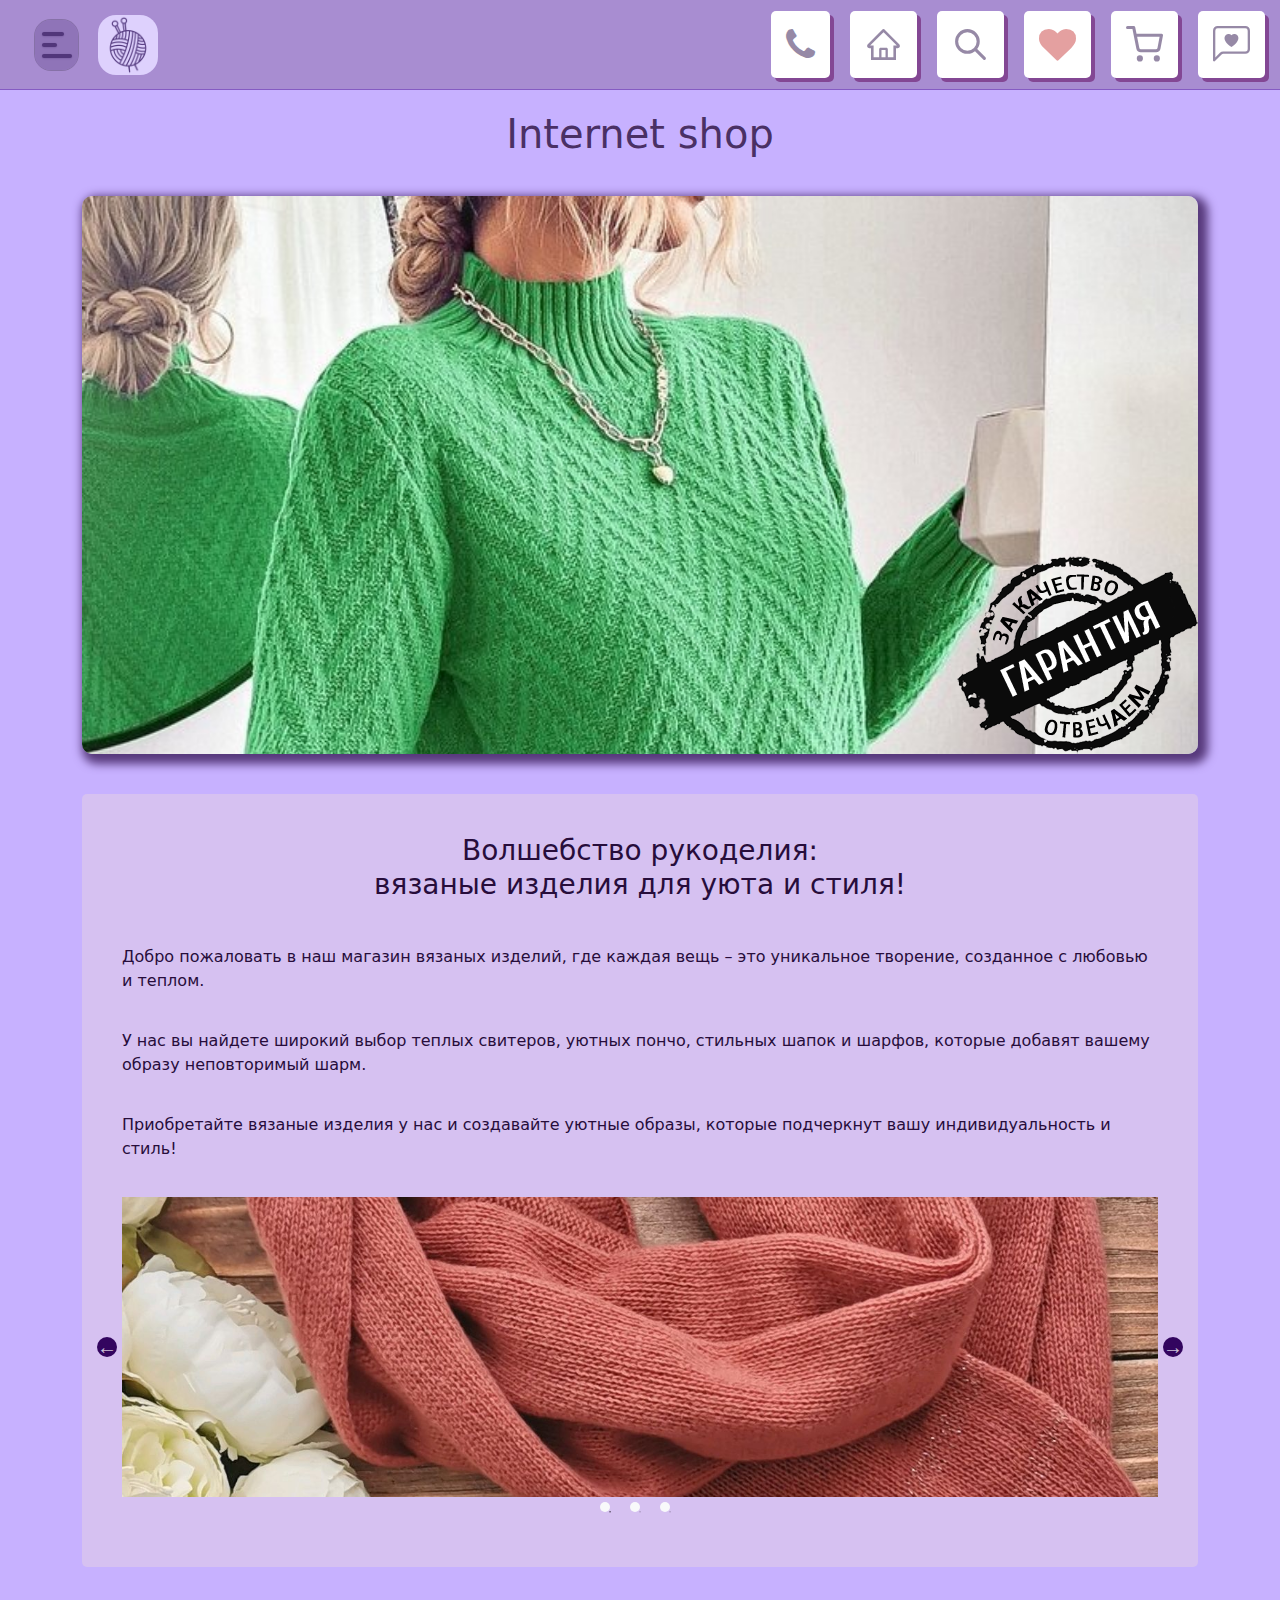
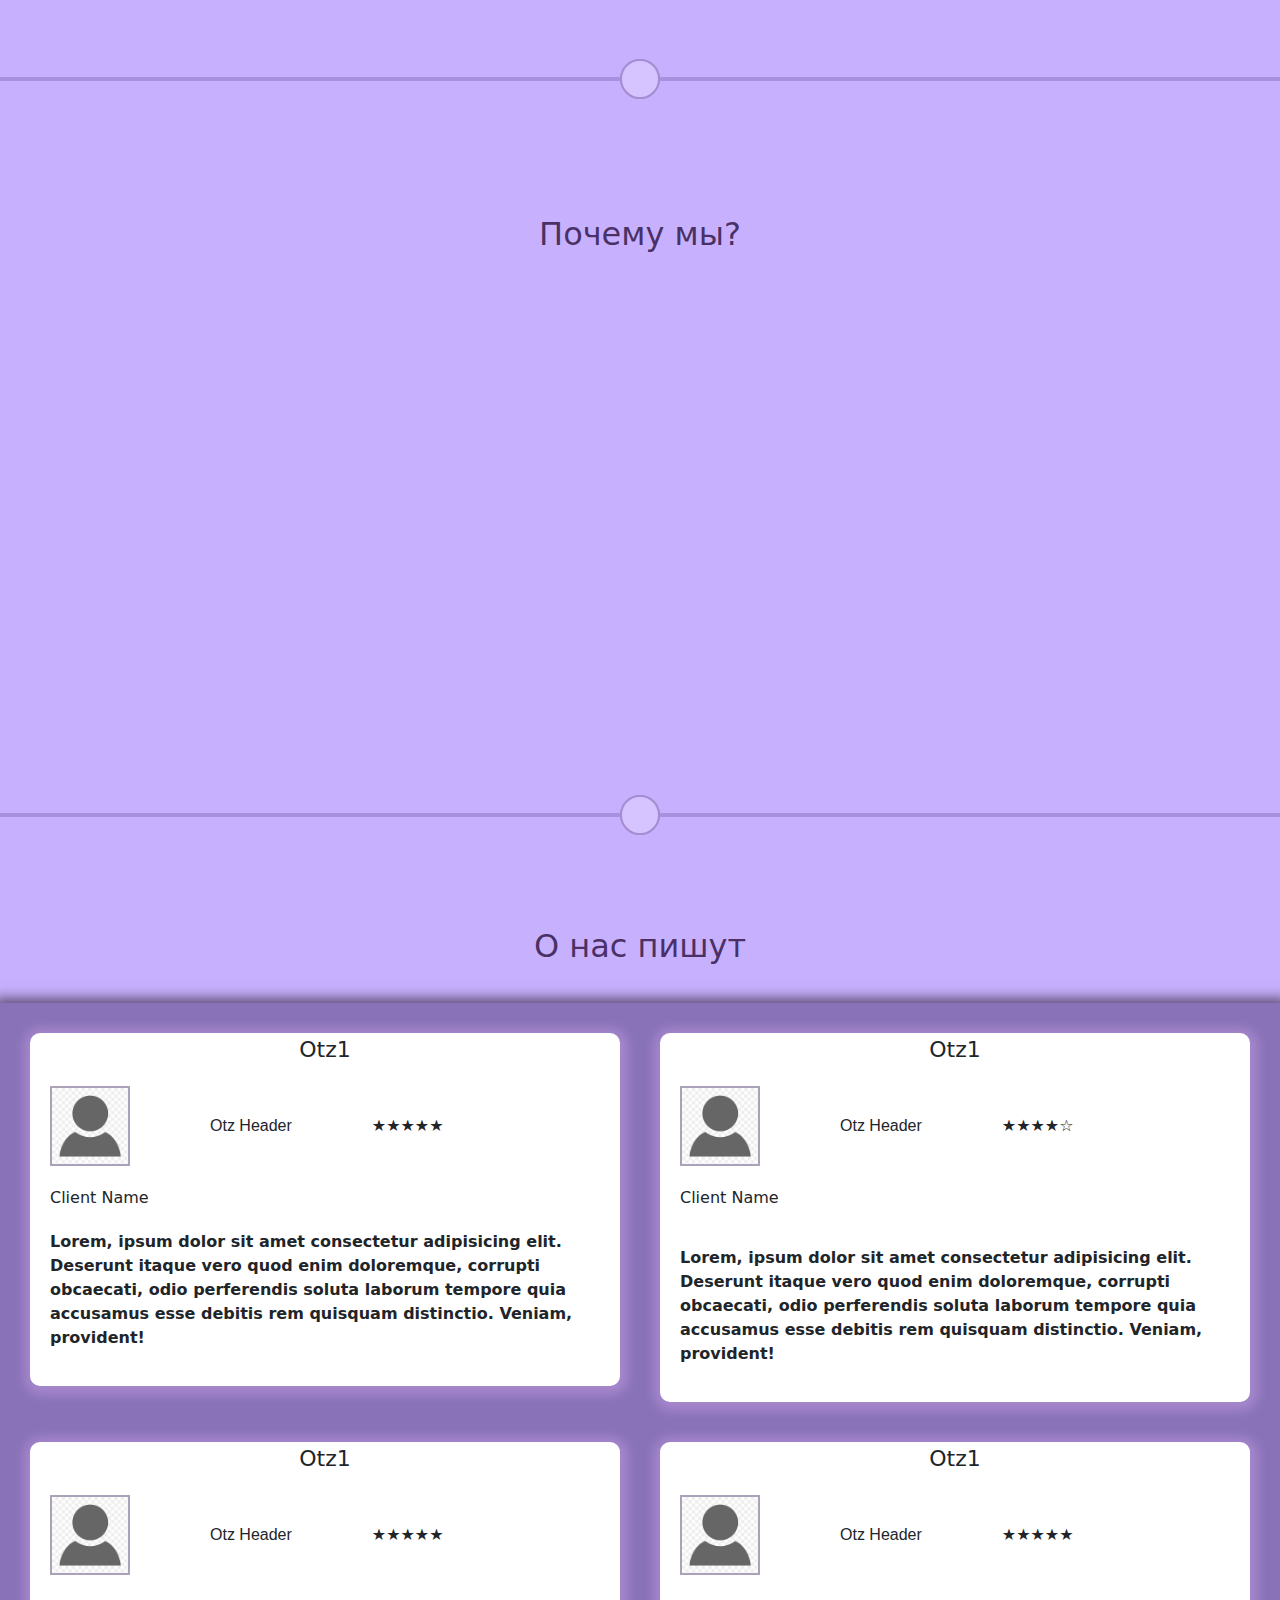
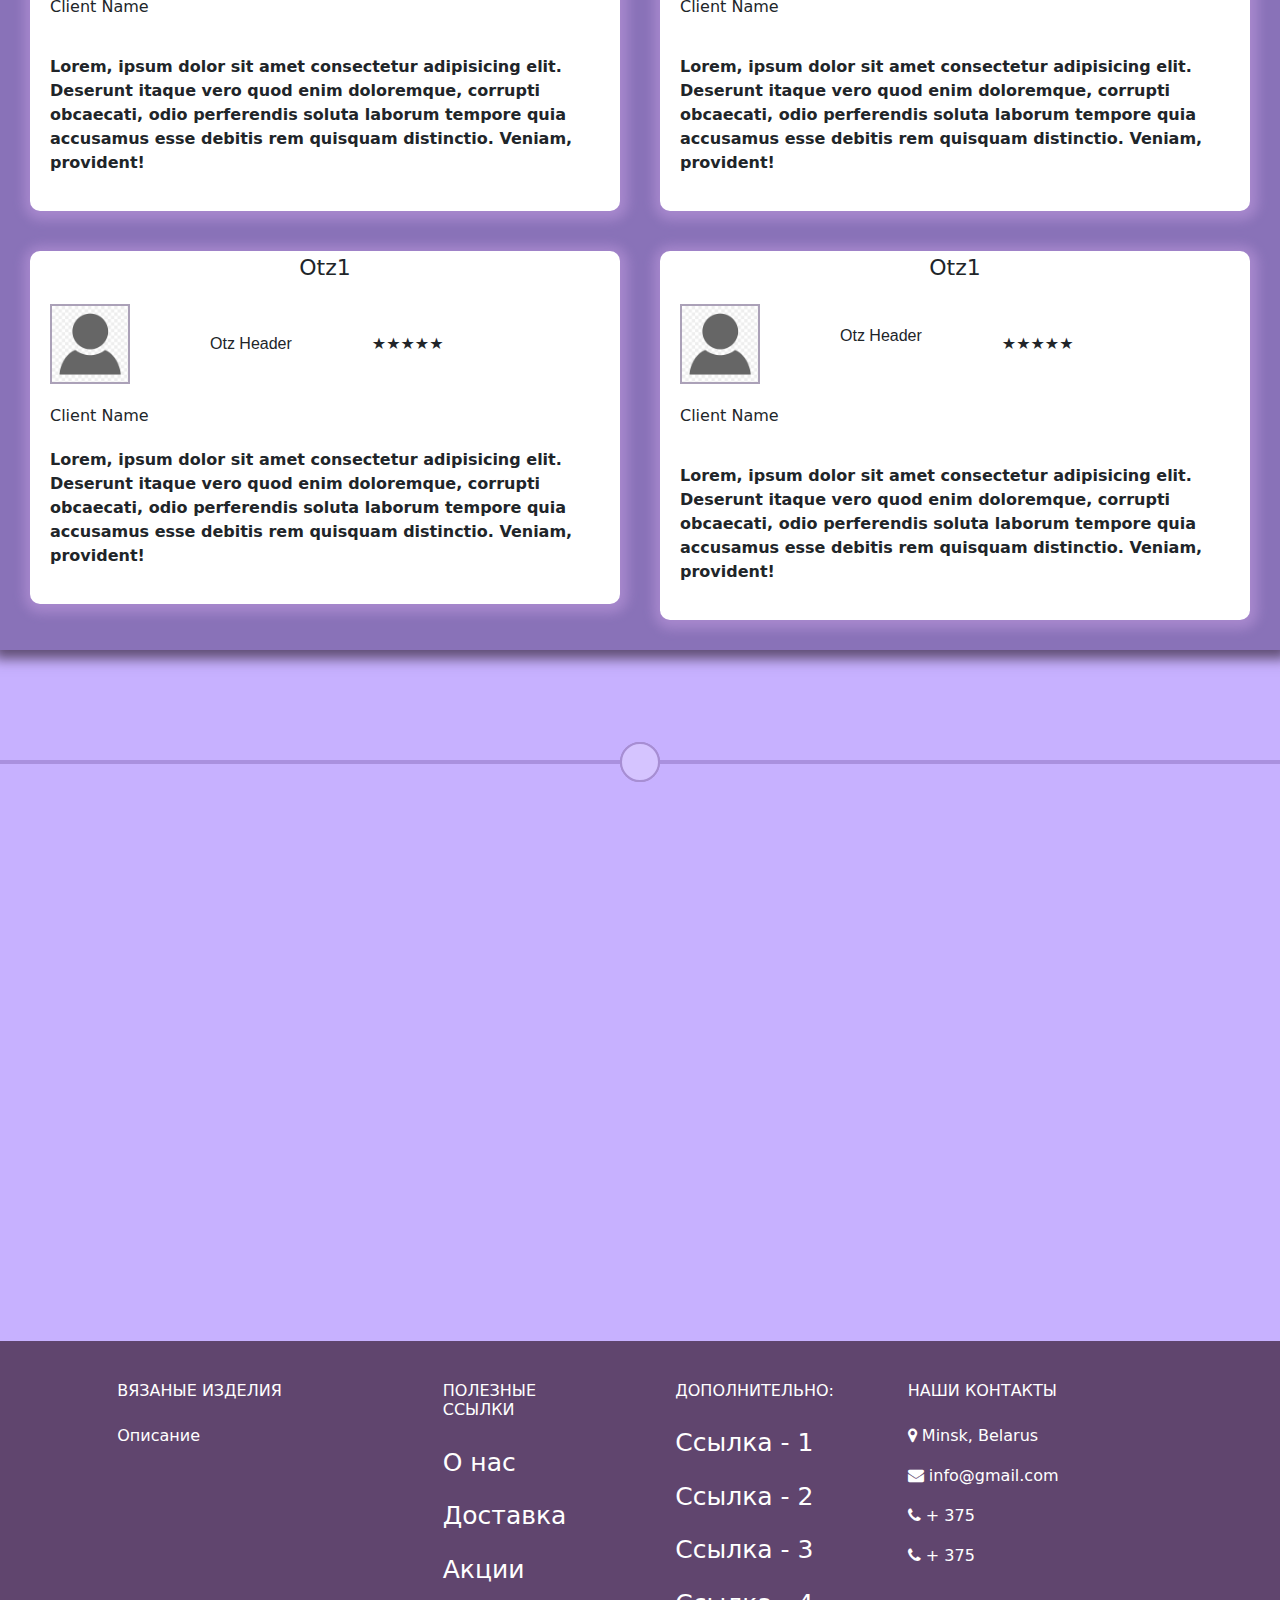
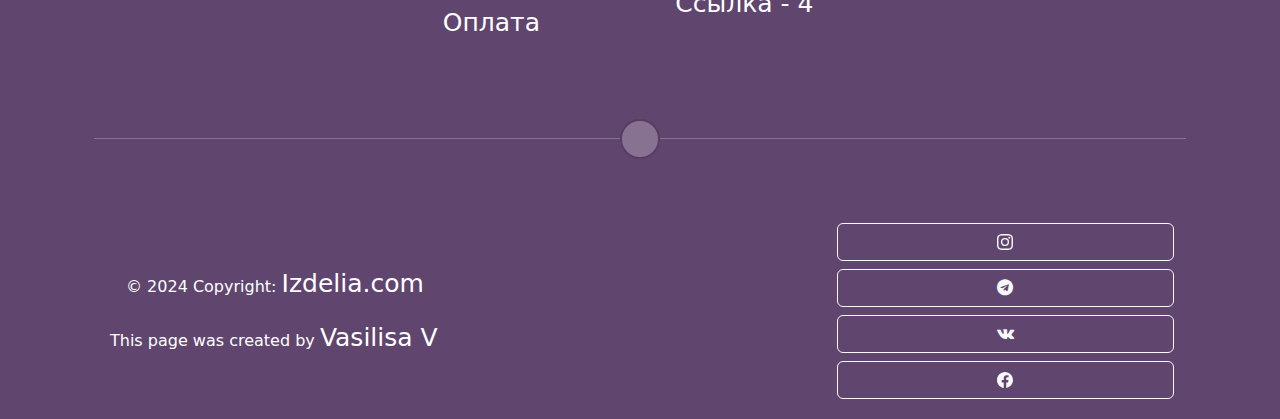
==== commit 07f87907: "--21-05-changes" ====
--- a/index.html
+++ b/index.html
@@ -1,394 +1,411 @@
 <!DOCTYPE html>
 <html lang="ru">
+
 <head>
-    <meta charset="UTF-8">
-    <title>Главная страница | Магазин вязанных изделий</title>
-    <meta http-equiv="X-UA-Compatible" content="IE=edge">
-    <meta name="viewport" content="width=device-width, initial-scale=1.0">
-    <link rel="stylesheet" href="https://cdnjs.cloudflare.com/ajax/libs/font-awesome/4.7.0/css/font-awesome.min.css">
-    <link rel="stylesheet" type="text/css" href="styles/slick/slick.css"/>
-    <link rel="stylesheet" type="text/css" href="styles/slick/slick-theme.css"/> 
-    <link rel="stylesheet" href="styles/bootstrap.css">
-    <link rel="stylesheet" href="styles/style.css">
-    <link rel="stylesheet" href="styles/media.css">
+  <meta charset="UTF-8">
+  <title>Главная страница | Магазин вязанных изделий</title>
+  <meta http-equiv="X-UA-Compatible" content="IE=edge">
+  <meta name="viewport" content="width=device-width, initial-scale=1.0">
+  <link rel="stylesheet" href="https://cdnjs.cloudflare.com/ajax/libs/font-awesome/4.7.0/css/font-awesome.min.css">
+  <link rel="stylesheet" type="text/css" href="styles/slick/slick.css" />
+  <link rel="stylesheet" type="text/css" href="styles/slick/slick-theme.css" />
+  <link rel="stylesheet" href="styles/bootstrap.css">
+  <link rel="stylesheet" href="styles/style.css">
+  <link rel="stylesheet" href="styles/media.css">
 </head>
+
 <body>
   <header>
     <div class="background">
-        <button class="menu_icon">
-          <span></span>
-          <span></span>
-          <span></span>
-        </button>
-    </div>
-    <img src="images/icon.png" alt="" class="iconic"  onclick="document.location='index.html'">
+      <button class="menu_icon">
+        <span></span>
+        <span></span>
+        <span></span>
+      </button>
+    </div>
+    <img src="images/icon.png" alt="" class="iconic" onclick="document.location='index.html'">
     <nav class="main-menu">
-        <ul>
-            <li><a href="index.html">Главная</a></li>
-            <li><a href="catalog.html">Каталог товаров</a></li>
-            <li><a href="about.html">О нас</a></li>
-            <li><a href="sales.html">Акции</a></li>
-            <li><a href="contact.html">Контакты</a></li>
-        </ul>
+      <ul>
+        <li><a href="index.html">Главная</a></li>
+        <li><a href="catalog.html">Каталог товаров</a></li>
+        <li><a href="about.html">О нас</a></li>
+        <li><a href="sales.html">Акции</a></li>
+        <li><a href="contact.html">Контакты</a></li>
+      </ul>
     </nav>
     <div class="items">
-        <button class="button" data-tooltip="Контакты"  onclick="document.location='contact.html'">  
-            <i class="fa fa-phone" style="font-size:37px;color:rgba(46, 20, 77, 0.5); "></i>
-        </button>
-        <button class="button" data-tooltip="Главная страница" onclick="document.location='index.html'">
-          <svg xmlns="http://www.w3.org/2000/svg" width="1em" height="1em" viewBox="0 0 1024 1024" stroke-width="0" fill="currentColor" stroke="currentColor" class="icon">
-            <path d="M946.5 505L560.1 118.8l-25.9-25.9a31.5 31.5 0 0 0-44.4 0L77.5 505a63.9 63.9 0 0 0-18.8 46c.4 35.2 29.7 63.3 64.9 63.3h42.5V940h691.8V614.3h43.4c17.1 0 33.2-6.7 45.3-18.8a63.6 63.6 0 0 0 18.7-45.3c0-17-6.7-33.1-18.8-45.2zM568 868H456V664h112v204zm217.9-325.7V868H632V640c0-22.1-17.9-40-40-40H432c-22.1 0-40 17.9-40 40v228H238.1V542.3h-96l370-369.7 23.1 23.1L882 542.3h-96.1z"></path>
-          </svg>
-        </button>
-        <button class="button" data-tooltip="Каталог товаров" onclick="document.location='catalog.html'">
-          <svg xmlns="http://www.w3.org/2000/svg" width="1em" height="1em" aria-hidden="true" viewBox="0 0 24 24" stroke-width="2" fill="none" stroke="currentColor" class="icon">
-            <path d="M21 21l-6-6m2-5a7 7 0 11-14 0 7 7 0 0114 0z" stroke-linejoin="round" stroke-linecap="round"></path>
-          </svg>
-        </button>
-        <!-- <button class="button" data-tooltip="Личный кабинет">
+      <button class="button" data-tooltip="Контакты" onclick="document.location='contact.html'">
+        <i class="fa fa-phone" style="font-size:37px;color:rgba(46, 20, 77, 0.5); "></i>
+      </button>
+      <button class="button" data-tooltip="Главная страница" onclick="document.location='index.html'">
+        <svg xmlns="http://www.w3.org/2000/svg" width="1em" height="1em" viewBox="0 0 1024 1024" stroke-width="0"
+          fill="currentColor" stroke="currentColor" class="icon">
+          <path
+            d="M946.5 505L560.1 118.8l-25.9-25.9a31.5 31.5 0 0 0-44.4 0L77.5 505a63.9 63.9 0 0 0-18.8 46c.4 35.2 29.7 63.3 64.9 63.3h42.5V940h691.8V614.3h43.4c17.1 0 33.2-6.7 45.3-18.8a63.6 63.6 0 0 0 18.7-45.3c0-17-6.7-33.1-18.8-45.2zM568 868H456V664h112v204zm217.9-325.7V868H632V640c0-22.1-17.9-40-40-40H432c-22.1 0-40 17.9-40 40v228H238.1V542.3h-96l370-369.7 23.1 23.1L882 542.3h-96.1z">
+          </path>
+        </svg>
+      </button>
+      <button class="button" data-tooltip="Каталог товаров" onclick="document.location='catalog.html'">
+        <svg xmlns="http://www.w3.org/2000/svg" width="1em" height="1em" aria-hidden="true" viewBox="0 0 24 24"
+          stroke-width="2" fill="none" stroke="currentColor" class="icon">
+          <path d="M21 21l-6-6m2-5a7 7 0 11-14 0 7 7 0 0114 0z" stroke-linejoin="round" stroke-linecap="round"></path>
+        </svg>
+      </button>
+      <!-- <button class="button" data-tooltip="Личный кабинет">
           <svg xmlns="http://www.w3.org/2000/svg" width="1em" height="1em" viewBox="0 0 24 24" stroke-width="0" fill="currentColor" stroke="currentColor" class="icon">
             <path d="M12 2.5a5.5 5.5 0 0 1 3.096 10.047 9.005 9.005 0 0 1 5.9 8.181.75.75 0 1 1-1.499.044 7.5 7.5 0 0 0-14.993 0 .75.75 0 0 1-1.5-.045 9.005 9.005 0 0 1 5.9-8.18A5.5 5.5 0 0 1 12 2.5ZM8 8a4 4 0 1 0 8 0 4 4 0 0 0-8 0Z"></path>
           </svg>
         </button> -->
-        <button class="button" data-tooltip="Избранные товары" onclick="document.location='favourites.html'"><i class="fa fa-heart" style="font-size:37px;color:rgb(228, 160, 160); "></i></button>
-        <button class="button"  data-tooltip="Корзина товаров" onclick="document.location='cart.html'">
-          <svg xmlns="http://www.w3.org/2000/svg" width="1em" height="1em" stroke-linejoin="round" stroke-linecap="round" viewBox="0 0 24 24" stroke-width="2" fill="none" stroke="currentColor" class="icon">
-            <circle r="1" cy="21" cx="9"></circle>
-            <circle r="1" cy="21" cx="20"></circle>
-            <path d="M1 1h4l2.68 13.39a2 2 0 0 0 2 1.61h9.72a2 2 0 0 0 2-1.61L23 6H6"></path>
-          </svg>
-        </button>
-        <button class="button" id="r_button" data-tooltip="Отзывы">
-          <svg xmlns="http://www.w3.org/2000/svg" width="37" height="37" fill="currentColor" class="bi bi-chat-left-heart" viewBox="0 0 16 16" style="color:rgba(46, 20, 77, 0.5);">
-            <path d="M14 1a1 1 0 0 1 1 1v8a1 1 0 0 1-1 1H4.414A2 2 0 0 0 3 11.586l-2 2V2a1 1 0 0 1 1-1h12ZM2 0a2 2 0 0 0-2 2v12.793a.5.5 0 0 0 .854.353l2.853-2.853A1 1 0 0 1 4.414 12H14a2 2 0 0 0 2-2V2a2 2 0 0 0-2-2H2Z"/>
-            <path d="M8 3.993c1.664-1.711 5.825 1.283 0 5.132-5.825-3.85-1.664-6.843 0-5.132Z"/>
-          </svg>
-        </button>
-      </div>
-    </div>
-</header>
-    <main>
-      <div class="btn-up btn-up_hide"></div>
-      <h1>Internet shop</h1>
-      <div class="container">
-          <div class="cont2">
-            <div class="img">
-              <img src="images/img_1.jpg" alt="" class="image">
-              <div class="quality"><img src="images/quality.png" alt=""></div>
-            </div>
-            <div class="description">
-                <h3>Волшебство рукоделия: <p>вязаные изделия для уюта и стиля!</p></h3>
-              <p>Добро пожаловать в наш магазин вязаных изделий, где каждая вещь – это уникальное творение, созданное с любовью и теплом.</p>
-               <p> У нас вы найдете широкий выбор теплых свитеров, уютных пончо, стильных шапок и шарфов, которые добавят вашему образу неповторимый шарм.</p> 
-                <p> Приобретайте вязаные изделия у нас и создавайте уютные образы, которые подчеркнут вашу индивидуальность и стиль!</p>
-                <div class="slider s1">
-                  <div class="">
-                      <img src="images/scarf.jpg" alt="">
-                  </div>
-                  <div class="">
-                      <img src="images/slippers.jpg" alt="">
-                  </div>
-                  <div class="">
-                      <img src="images/socks.jpg" alt="">
-                  </div>
-              </div>
-            </div>
-        </div>
-      </div>
-        <hr>
-        <div class="block1">
-            <h2 class="p-4">Почему мы?</h2>
-            <div class="reasons">
-                <div class="reason 1">
-                        <img src="images/quality_.png" alt="" class="p-3">
-                        <h4>Высокое качество<p> ручной работы</p></h4>
-                </div>    
-                <div class="reason 2">
-                        <img src="images/clothes_idea.jpg" alt="">
-                        <h4>Заказ по своему фото или эскизу</h4>
-                        <p></p>
-                </div> 
-                <div class="reason 3">
-                        <img src="images/img_.png" alt="">
-                        <h4>Разнообразие и уникальность</h4>
-                        <p></p>
-                </div> 
-                <div class="reason 4">
-                        <img src="images/img__.png" alt="">
-                        <h4>Безопасность покупки</h4>
-                        <p></p>
-                </div> 
-            </div>
-        </div>
-        <hr>
-      <h2>О нас пишут</h2>
-      <div class="reviews">
-        <div class="otz">
-          <div class="o">Otz1</div>
-          <div class="otz-content">
-            <div class="line">
-              <img src="images/avatar.png" alt="" class="icon">
-              <div class="header">Otz Header</div> 
-              <div class="rating">
-                <input value="5" name="rating" id="star5" type="radio">
-              </div> 
-            </div>
-            <div class="header">Client Name</div>
-            <p class="otz-text">Lorem, ipsum dolor sit amet consectetur adipisicing elit. Deserunt itaque vero quod enim doloremque, corrupti obcaecati, odio perferendis soluta laborum tempore quia accusamus esse debitis rem quisquam distinctio. Veniam, provident!</p>
-          </div>
-        </div>
-        <div class="otz">
-          <div class="o">Otz1</div>
-          <div class="otz-content">
-            <div class="line">
-              <img src="images/avatar.png" alt="" class="icon">
-              <div class="header">Otz Header</div> 
-              <div class="rating">
-                <input value="4" name="rating" id="star5" type="radio">
-             
-              </div> 
-            </div>
-            <p class="header">Client Name</p><p class="otz-text">Lorem, ipsum dolor sit amet consectetur adipisicing elit. Deserunt itaque vero quod enim doloremque, corrupti obcaecati, odio perferendis soluta laborum tempore quia accusamus esse debitis rem quisquam distinctio. Veniam, provident!</p>
-          </div>
-        </div>
-          <div class="otz">
-            <div class="o">Otz1</div>
-            <div class="otz-content">
-              <div class="line">
-                <img src="images/avatar.png" alt="" class="icon">
-                <div class="header">Otz Header</div> 
-                <div class="rating">
-                  <input value="5" name="rating" id="star5" type="radio">
-                
-                </div> 
-              </div>
-              <p class="header">Client Name</p><p class="otz-text">Lorem, ipsum dolor sit amet consectetur adipisicing elit. Deserunt itaque vero quod enim doloremque, corrupti obcaecati, odio perferendis soluta laborum tempore quia accusamus esse debitis rem quisquam distinctio. Veniam, provident!</p>
-            </div>
-          </div>
-          <div class="otz">
-            <div class="o">Otz1</div>
-            <div class="otz-content">
-              <div class="line">
-                <img src="images/avatar.png" alt="" class="icon">
-                <div class="header">Otz Header</div> 
-                <div class="rating">
-                  <input value="5" name="rating" id="star5" type="radio">
-                  
-                </div> 
-              </div>
-              <p class="header">Client Name</p>
-              <p class="otz-text">Lorem, ipsum dolor sit amet consectetur adipisicing elit. Deserunt itaque vero quod enim doloremque, corrupti obcaecati, odio perferendis soluta laborum tempore quia accusamus esse debitis rem quisquam distinctio. Veniam, provident!</p>
-            </div>
-          </div>
-          <div class="otz">
-            <div class="o">Otz1</div>
-            <div class="otz-content">
-              <div class="line">
-                <img src="images/avatar.png" alt="" class="icon">
-                <div class="header">Otz Header</div> 
-                <div class="rating">
-                  <input value="5" name="rating" id="star5" type="radio">
-               
-                </div> 
-              </div>
-              <div class="header">Client Name</div>
-              <p class="otz-text">Lorem, ipsum dolor sit amet consectetur adipisicing elit. Deserunt itaque vero quod enim doloremque, corrupti obcaecati, odio perferendis soluta laborum tempore quia accusamus esse debitis rem quisquam distinctio. Veniam, provident!</p>
-            </div>
-          </div>
-          <div class="otz">
-            <div class="o">Otz1</div>
-            <div class="otz-content">
-              <div class="line">
-                <img src="images/avatar.png" alt="" class="icon">
-               
-                <p class="header">Otz Header</p> 
-                <div class="rating">
-                  <input value="5" name="rating" id="star5" type="radio">
-                </div>   
-              </div>
-              <p class="header">Client Name</p>
-              <p class="otz-text">Lorem, ipsum dolor sit amet consectetur adipisicing elit. Deserunt itaque vero quod enim doloremque, corrupti obcaecati, odio perferendis soluta laborum tempore quia accusamus esse debitis rem quisquam distinctio. Veniam, provident!</p>
-            </div>
-          </div>
-      </div>
-
-        
-      <hr>
-    </main>
-    <footer>
-      <div class="footer">
-        <h2>Есть вопросы? <p>Не нашли подходящий вариант?</p></h2>
-        <form>
-          <div class="form-row">
-            <div class="form-group col-md-6">
-              <label for="inputEmail">Ваше Имя</label>
-              <input type="text" class="form-control" id="inputEmail" placeholder="" required>
-            </div>
-            <div class="form-group col-md-6">
-              <label for="inputPhone">Номер телефона</label>
-              <input type="tel" class="form-control" id="inputPhone" placeholder="+375xxxxxxxxx" pattern="/^\+375[0-9]{9}$/g" required>
-            </div>
-          </div>
-          <div class="form-group">
-            <label for="inputMessage">Ваше сообщение</label>
-            <input type="text" class="form-control" id="inputMessage" placeholder="Текст сообщения" required>
-          </div>
-          <button type="" class="btn btn-primary" onclick="sendForm(event)">Отправить</button>
-        </form>
-      </div>
-      <div class="footer2">
-        <div class="my-5">
-          <!-- Footer -->
-          <footer
-                  class="text-center text-lg-start text-white"
-                  style="background-color: #60456e"
-                  >
-            <!-- Grid container -->
-      
-            <div class="container p-4 pb-0">
-              <!-- Section: Links -->
-              <section class="">
-                <!--Grid row-->
-                <div class="row">
-                  <!-- Grid column -->
-                  <div class="col-md-3 col-lg-3 col-xl-3 mx-auto mt-3">
-                    <h6 class="text-uppercase mb-4 font-weight-bold">
-                     Вязаные изделия
-                    </h6>
-                    <p>
-                      Описание
-                    </p>
-                  </div>
-                  <!-- Grid column -->
-        
-                  <hr class="w-100 clearfix d-md-none" />
-        
-                  <!-- Grid column -->
-                  <div class="col-md-2 col-lg-2 col-xl-2 mx-auto mt-3">
-                    <h6 class="text-uppercase mb-4 font-weight-bold"> Полезные ссылки</h6>
-                    <p>
-                      <a class="text-white" href="about.html">О нас</a>
-                    </p>
-                    <p>
-                      <a class="text-white">Доставка</a>
-                    </p>
-                    <p>
-                      <a class="text-white">Акции</a>
-                    </p>
-                    <p>
-                      <a class="text-white">Оплата</a>
-                    </p>
-                  </div>
-                  <!-- Grid column -->
-        
-                  <hr class="w-100 clearfix d-md-none" />
-        
-                  <!-- Grid column -->
-                  <div class="col-md-3 col-lg-2 col-xl-2 mx-auto mt-3">
-                    <h6 class="text-uppercase mb-4 font-weight-bold">
-                      Дополнительно:
-                    </h6>
-                    <p>
-                      <a class="text-white">Ссылка - 1</a>
-                    </p>
-                    <p>
-                      <a class="text-white">Ссылка - 2</a>
-                    </p>
-                    <p>
-                      <a class="text-white">Ссылка - 3</a>
-                    </p>
-                    <p>
-                      <a class="text-white">Ссылка - 4</a>
-                    </p>
-                  </div>
-        
-                  <!-- Grid column -->
-        
-                  <!-- Grid column -->
-                  <div class="col-md-4 col-lg-3 col-xl-3 mx-auto mt-3">
-                    <h6 class="text-uppercase mb-4 font-weight-bold">Наши Контакты</h6>
-                  
-                    <p><i class="fa fa-map-marker" aria-hidden="true"></i>&nbsp;Minsk, Belarus</p>
-                    <p> <i class="fa fa-envelope" aria-hidden="true"></i>&nbsp;info@gmail.com</p>
-                    <p><i class="fa fa-phone"></i> + 375</p>
-                    <p><i class="fa fa-phone"></i> + 375</p>
-                  </div>
-                  <!-- Grid column -->
+      <button class="button" data-tooltip="Избранные товары" onclick="document.location='favourites.html'"><i
+          class="fa fa-heart" style="font-size:37px;color:rgb(228, 160, 160); "></i></button>
+      <button class="button" data-tooltip="Корзина товаров" onclick="document.location='cart.html'">
+        <svg xmlns="http://www.w3.org/2000/svg" width="1em" height="1em" stroke-linejoin="round" stroke-linecap="round"
+          viewBox="0 0 24 24" stroke-width="2" fill="none" stroke="currentColor" class="icon">
+          <circle r="1" cy="21" cx="9"></circle>
+          <circle r="1" cy="21" cx="20"></circle>
+          <path d="M1 1h4l2.68 13.39a2 2 0 0 0 2 1.61h9.72a2 2 0 0 0 2-1.61L23 6H6"></path>
+        </svg>
+      </button>
+      <button class="button" id="r_button" data-tooltip="Отзывы">
+        <svg xmlns="http://www.w3.org/2000/svg" width="37" height="37" fill="currentColor" class="bi bi-chat-left-heart"
+          viewBox="0 0 16 16" style="color:rgba(46, 20, 77, 0.5);">
+          <path
+            d="M14 1a1 1 0 0 1 1 1v8a1 1 0 0 1-1 1H4.414A2 2 0 0 0 3 11.586l-2 2V2a1 1 0 0 1 1-1h12ZM2 0a2 2 0 0 0-2 2v12.793a.5.5 0 0 0 .854.353l2.853-2.853A1 1 0 0 1 4.414 12H14a2 2 0 0 0 2-2V2a2 2 0 0 0-2-2H2Z" />
+          <path d="M8 3.993c1.664-1.711 5.825 1.283 0 5.132-5.825-3.85-1.664-6.843 0-5.132Z" />
+        </svg>
+      </button>
+    </div>
+    </div>
+  </header>
+  <main>
+    <div class="btn-up btn-up_hide"></div>
+    <h1>Internet shop</h1>
+    <div class="container">
+      <div class="cont2">
+        <div class="img">
+          <img src="images/img_1.jpg" alt="" class="image">
+          <div class="quality"><img src="images/quality.png" alt=""></div>
+        </div>
+        <div class="description">
+          <h3>Волшебство рукоделия: <p>вязаные изделия для уюта и стиля!</p>
+          </h3>
+          <p>Добро пожаловать в наш магазин вязаных изделий, где каждая вещь – это уникальное творение, созданное с
+            любовью и теплом.</p>
+          <p> У нас вы найдете широкий выбор теплых свитеров, уютных пончо, стильных шапок и шарфов, которые добавят
+            вашему образу неповторимый шарм.</p>
+          <p> Приобретайте вязаные изделия у нас и создавайте уютные образы, которые подчеркнут вашу индивидуальность и
+            стиль!</p>
+          <div class="slider s1">
+            <div class="">
+              <img src="images/scarf.jpg" alt="">
+            </div>
+            <div class="">
+              <img src="images/slippers.jpg" alt="">
+            </div>
+            <div class="">
+              <img src="images/socks.jpg" alt="">
+            </div>
+          </div>
+        </div>
+      </div>
+    </div>
+    <hr>
+    <div class="block1">
+      <h2 class="p-4">Почему мы?</h2>
+      <div class="reasons">
+        <div class="reason 1">
+          <img src="images/quality_.png" alt="" class="p-3">
+          <h4>Высокое качество<p> ручной работы</p>
+          </h4>
+        </div>
+        <div class="reason 2">
+          <img src="images/clothes_idea.jpg" alt="">
+          <h4>Заказ по своему фото или эскизу</h4>
+          <p></p>
+        </div>
+        <div class="reason 3">
+          <img src="images/img_.png" alt="">
+          <h4>Разнообразие и уникальность</h4>
+          <p></p>
+        </div>
+        <div class="reason 4">
+          <img src="images/img__.png" alt="">
+          <h4>Безопасность покупки</h4>
+          <p></p>
+        </div>
+      </div>
+    </div>
+    <hr>
+    <h2>О нас пишут</h2>
+    <div class="reviews">
+      <div class="otz">
+        <div class="o">Otz1</div>
+        <div class="otz-content">
+          <div class="line">
+            <img src="images/avatar.png" alt="" class="icon">
+            <div class="header">Otz Header</div>
+            <div class="rating">
+              <input value="5" name="rating" id="star5" type="radio">
+            </div>
+          </div>
+          <div class="header">Client Name</div>
+          <p class="otz-text">Lorem, ipsum dolor sit amet consectetur adipisicing elit. Deserunt itaque vero quod enim
+            doloremque, corrupti obcaecati, odio perferendis soluta laborum tempore quia accusamus esse debitis rem
+            quisquam distinctio. Veniam, provident!</p>
+        </div>
+      </div>
+      <div class="otz">
+        <div class="o">Otz1</div>
+        <div class="otz-content">
+          <div class="line">
+            <img src="images/avatar.png" alt="" class="icon">
+            <div class="header">Otz Header</div>
+            <div class="rating">
+              <input value="4" name="rating" id="star5" type="radio">
+
+            </div>
+          </div>
+          <p class="header">Client Name</p>
+          <p class="otz-text">Lorem, ipsum dolor sit amet consectetur adipisicing elit. Deserunt itaque vero quod enim
+            doloremque, corrupti obcaecati, odio perferendis soluta laborum tempore quia accusamus esse debitis rem
+            quisquam distinctio. Veniam, provident!</p>
+        </div>
+      </div>
+      <div class="otz">
+        <div class="o">Otz1</div>
+        <div class="otz-content">
+          <div class="line">
+            <img src="images/avatar.png" alt="" class="icon">
+            <div class="header">Otz Header</div>
+            <div class="rating">
+              <input value="5" name="rating" id="star5" type="radio">
+
+            </div>
+          </div>
+          <p class="header">Client Name</p>
+          <p class="otz-text">Lorem, ipsum dolor sit amet consectetur adipisicing elit. Deserunt itaque vero quod enim
+            doloremque, corrupti obcaecati, odio perferendis soluta laborum tempore quia accusamus esse debitis rem
+            quisquam distinctio. Veniam, provident!</p>
+        </div>
+      </div>
+      <div class="otz">
+        <div class="o">Otz1</div>
+        <div class="otz-content">
+          <div class="line">
+            <img src="images/avatar.png" alt="" class="icon">
+            <div class="header">Otz Header</div>
+            <div class="rating">
+              <input value="5" name="rating" id="star5" type="radio">
+
+            </div>
+          </div>
+          <p class="header">Client Name</p>
+          <p class="otz-text">Lorem, ipsum dolor sit amet consectetur adipisicing elit. Deserunt itaque vero quod enim
+            doloremque, corrupti obcaecati, odio perferendis soluta laborum tempore quia accusamus esse debitis rem
+            quisquam distinctio. Veniam, provident!</p>
+        </div>
+      </div>
+      <div class="otz">
+        <div class="o">Otz1</div>
+        <div class="otz-content">
+          <div class="line">
+            <img src="images/avatar.png" alt="" class="icon">
+            <div class="header">Otz Header</div>
+            <div class="rating">
+              <input value="5" name="rating" id="star5" type="radio">
+
+            </div>
+          </div>
+          <div class="header">Client Name</div>
+          <p class="otz-text">Lorem, ipsum dolor sit amet consectetur adipisicing elit. Deserunt itaque vero quod enim
+            doloremque, corrupti obcaecati, odio perferendis soluta laborum tempore quia accusamus esse debitis rem
+            quisquam distinctio. Veniam, provident!</p>
+        </div>
+      </div>
+      <div class="otz">
+        <div class="o">Otz1</div>
+        <div class="otz-content">
+          <div class="line">
+            <img src="images/avatar.png" alt="" class="icon">
+
+            <p class="header">Otz Header</p>
+            <div class="rating">
+              <input value="5" name="rating" id="star5" type="radio">
+            </div>
+          </div>
+          <p class="header">Client Name</p>
+          <p class="otz-text">Lorem, ipsum dolor sit amet consectetur adipisicing elit. Deserunt itaque vero quod enim
+            doloremque, corrupti obcaecati, odio perferendis soluta laborum tempore quia accusamus esse debitis rem
+            quisquam distinctio. Veniam, provident!</p>
+        </div>
+      </div>
+    </div>
+
+
+    <hr>
+  </main>
+  <footer>
+    <div class="footer">
+      <h2>Есть вопросы? <p>Не нашли подходящий вариант?</p>
+      </h2>
+      <form>
+        <div class="form-row">
+          <div class="form-group col-md-6">
+            <label for="inputEmail">Ваше Имя</label>
+            <input type="text" class="form-control" id="inputEmail" placeholder="" required>
+          </div>
+          <div class="form-group col-md-6">
+            <label for="inputPhone">Номер телефона</label>
+            <input type="tel" class="form-control" id="inputPhone" placeholder="+375xxxxxxxxx"
+              pattern="/^\+375[0-9]{9}$/g" required>
+          </div>
+        </div>
+        <div class="form-group">
+          <label for="inputMessage">Ваше сообщение</label>
+          <input type="text" class="form-control" id="inputMessage" placeholder="Текст сообщения" required>
+        </div>
+        <button type="" class="btn btn-primary" onclick="sendForm(event)">Отправить</button>
+      </form>
+    </div>
+    <div class="footer2">
+      <footer class="text-center text-lg-start text-white" style="background-color: #60456e">
+        <!-- Grid container -->
+
+        <div class="container p-4 pb-0">
+          <!-- Section: Links -->
+          <section class="">
+            <!--Grid row-->
+            <div class="row">
+              <!-- Grid column -->
+              <div class="col-md-3 col-lg-3 col-xl-3 mx-auto mt-3">
+                <h6 class="text-uppercase mb-4 font-weight-bold">
+                  Вязаные изделия
+                </h6>
+                <p>
+                  Описание
+                </p>
+              </div>
+              <!-- Grid column -->
+
+              <hr class="w-100 clearfix d-md-none" />
+
+              <!-- Grid column -->
+              <div class="col-md-2 col-lg-2 col-xl-2 mx-auto mt-3">
+                <h6 class="text-uppercase mb-4 font-weight-bold"> Полезные ссылки</h6>
+                <p>
+                  <a class="text-white" href="about.html">О нас</a>
+                </p>
+                <p>
+                  <a class="text-white">Доставка</a>
+                </p>
+                <p>
+                  <a class="text-white">Акции</a>
+                </p>
+                <p>
+                  <a class="text-white">Оплата</a>
+                </p>
+              </div>
+              <!-- Grid column -->
+
+              <hr class="w-100 clearfix d-md-none" />
+
+              <!-- Grid column -->
+              <div class="col-md-3 col-lg-2 col-xl-2 mx-auto mt-3">
+                <h6 class="text-uppercase mb-4 font-weight-bold">
+                  Дополнительно:
+                </h6>
+                <p>
+                  <a class="text-white">Ссылка - 1</a>
+                </p>
+                <p>
+                  <a class="text-white">Ссылка - 2</a>
+                </p>
+                <p>
+                  <a class="text-white">Ссылка - 3</a>
+                </p>
+                <p>
+                  <a class="text-white">Ссылка - 4</a>
+                </p>
+              </div>
+
+              <!-- Grid column -->
+
+              <!-- Grid column -->
+              <div class="col-md-4 col-lg-3 col-xl-3 mx-auto mt-3">
+                <h6 class="text-uppercase mb-4 font-weight-bold">Наши Контакты</h6>
+
+                <p><i class="fa fa-map-marker" aria-hidden="true"></i>&nbsp;Minsk, Belarus</p>
+                <p> <i class="fa fa-envelope" aria-hidden="true"></i>&nbsp;info@gmail.com</p>
+                <p><i class="fa fa-phone"></i> + 375</p>
+                <p><i class="fa fa-phone"></i> + 375</p>
+              </div>
+              <!-- Grid column -->
+            </div>
+            <!--Grid row-->
+          </section>
+          <!-- Section: Links -->
+
+          <hr>
+
+          <!-- Section: Copyright -->
+          <section class="p-3 pt-0">
+            <div class="row d-flex align-items-center">
+              <!-- Grid column -->
+              <div class="col-md-7 col-lg-8 text-center text-md-start">
+                <!-- Copyright -->
+                <div class="p-3">
+                  © 2024 Copyright:
+                  <a class="text-white" href="https://mdbootstrap.com/">Izdelia.com</a>
+
                 </div>
-                <!--Grid row-->
-              </section>
-              <!-- Section: Links -->
-        
-              <hr>
-        
-              <!-- Section: Copyright -->
-              <section class="p-3 pt-0">
-                <div class="row d-flex align-items-center">
-                  <!-- Grid column -->
-                  <div class="col-md-7 col-lg-8 text-center text-md-start">
-                    <!-- Copyright -->
-                    <div class="p-3">
-                      © 2024 Copyright:
-                      <a class="text-white" href="https://mdbootstrap.com/"
-                         >Izdelia.com</a
-                        >
-                        
-                    </div>
-                    <p>This page was created by <a href="https://vasilsa1109.github.io/ITStepProjectWebSite/project/">Vasilisa V </a></p>
-                    <!-- Copyright -->
-                  </div>
-                  <!-- Grid column -->
-        
-                  <!-- Grid column -->
-                  <div class="col-md-5 col-lg-4 ml-lg-0 text-center text-md-end">
-                    <!-- Facebook -->
-                 
-                    <a href="https://instagram.com" target="_blank"
-                    class="btn btn-outline-light btn-floating m-1"
-                    class="text-white"
-                    role="button"
-                    ><svg xmlns="http://www.w3.org/2000/svg" width="16" height="16" fill="currentColor" class="bi bi-instagram" viewBox="0 0 16 16">
-                     <path d="M8 0C5.829 0 5.556.01 4.703.048 3.85.088 3.269.222 2.76.42a3.9 3.9 0 0 0-1.417.923A3.9 3.9 0 0 0 .42 2.76C.222 3.268.087 3.85.048 4.7.01 5.555 0 5.827 0 8.001c0 2.172.01 2.444.048 3.297.04.852.174 1.433.372 1.942.205.526.478.972.923 1.417.444.445.89.719 1.416.923.51.198 1.09.333 1.942.372C5.555 15.99 5.827 16 8 16s2.444-.01 3.298-.048c.851-.04 1.434-.174 1.943-.372a3.9 3.9 0 0 0 1.416-.923c.445-.445.718-.891.923-1.417.197-.509.332-1.09.372-1.942C15.99 10.445 16 10.173 16 8s-.01-2.445-.048-3.299c-.04-.851-.175-1.433-.372-1.941a3.9 3.9 0 0 0-.923-1.417A3.9 3.9 0 0 0 13.24.42c-.51-.198-1.092-.333-1.943-.372C10.443.01 10.172 0 7.998 0zm-.717 1.442h.718c2.136 0 2.389.007 3.232.046.78.035 1.204.166 1.486.275.373.145.64.319.92.599s.453.546.598.92c.11.281.24.705.275 1.485.039.843.047 1.096.047 3.231s-.008 2.389-.047 3.232c-.035.78-.166 1.203-.275 1.485a2.5 2.5 0 0 1-.599.919c-.28.28-.546.453-.92.598-.28.11-.704.24-1.485.276-.843.038-1.096.047-3.232.047s-2.39-.009-3.233-.047c-.78-.036-1.203-.166-1.485-.276a2.5 2.5 0 0 1-.92-.598 2.5 2.5 0 0 1-.6-.92c-.109-.281-.24-.705-.275-1.485-.038-.843-.046-1.096-.046-3.233s.008-2.388.046-3.231c.036-.78.166-1.204.276-1.486.145-.373.319-.64.599-.92s.546-.453.92-.598c.282-.11.705-.24 1.485-.276.738-.034 1.024-.044 2.515-.045zm4.988 1.328a.96.96 0 1 0 0 1.92.96.96 0 0 0 0-1.92m-4.27 1.122a4.109 4.109 0 1 0 0 8.217 4.109 4.109 0 0 0 0-8.217m0 1.441a2.667 2.667 0 1 1 0 5.334 2.667 2.667 0 0 1 0-5.334"/>
-                   </svg></a>
-
-                 <a href="https://web.telegram.org/a/" target="_blank"
-                    class="btn btn-outline-light btn-floating m-1"
-                    class="text-white"
-                    role="button">
-                    <i class="fa fa-telegram"></i>
-                   </a>
-
-                   <a  href="https://vk.com" target="_blank"
-                    class="btn btn-outline-light btn-floating m-1"
-                    class="text-white"
-                    role="button">
-                    <i class="fa fa-vk" aria-hidden="true"></i>
-                   </a>
-     
-                 <a href="https://facebook.com" target="_blank"
-                    class="btn btn-outline-light btn-floating m-1"
-                    class="text-white"
-                    role="button"
-                    > <svg xmlns="http://www.w3.org/2000/svg" width="16" height="16" fill="currentColor" class="bi bi-facebook" viewBox="0 0 16 16">
-                     <path d="M16 8.049c0-4.446-3.582-8.05-8-8.05C3.58 0-.002 3.603-.002 8.05c0 4.017 2.926 7.347 6.75 7.951v-5.625h-2.03V8.05H6.75V6.275c0-2.017 1.195-3.131 3.022-3.131.876 0 1.791.157 1.791.157v1.98h-1.009c-.993 0-1.303.621-1.303 1.258v1.51h2.218l-.354 2.326H9.25V16c3.824-.604 6.75-3.934 6.75-7.951"/>
-                   </svg></a>
-
-                  </div>
-                  <!-- Grid column -->
-                </div>
-              </section>
-              <!-- Section: Copyright -->
-            </div>
-            <!-- Grid container -->
-          </footer>
-          <!-- Footer -->
-        </div>
-      </div>
-    </footer>
+                <p>This page was created by <a
+                    href="https://vasilsa1109.github.io/ITStepProjectWebSite/project/">Vasilisa V </a></p>
+                <!-- Copyright -->
+              </div>
+              <!-- Grid column -->
+
+              <!-- Grid column -->
+              <div class="col-md-5 col-lg-4 ml-lg-0 text-center text-md-end">
+                <!-- Facebook -->
+
+                <a href="https://instagram.com" target="_blank" class="btn btn-outline-light btn-floating m-1"
+                  class="text-white" role="button"><svg xmlns="http://www.w3.org/2000/svg" width="16" height="16"
+                    fill="currentColor" class="bi bi-instagram" viewBox="0 0 16 16">
+                    <path
+                      d="M8 0C5.829 0 5.556.01 4.703.048 3.85.088 3.269.222 2.76.42a3.9 3.9 0 0 0-1.417.923A3.9 3.9 0 0 0 .42 2.76C.222 3.268.087 3.85.048 4.7.01 5.555 0 5.827 0 8.001c0 2.172.01 2.444.048 3.297.04.852.174 1.433.372 1.942.205.526.478.972.923 1.417.444.445.89.719 1.416.923.51.198 1.09.333 1.942.372C5.555 15.99 5.827 16 8 16s2.444-.01 3.298-.048c.851-.04 1.434-.174 1.943-.372a3.9 3.9 0 0 0 1.416-.923c.445-.445.718-.891.923-1.417.197-.509.332-1.09.372-1.942C15.99 10.445 16 10.173 16 8s-.01-2.445-.048-3.299c-.04-.851-.175-1.433-.372-1.941a3.9 3.9 0 0 0-.923-1.417A3.9 3.9 0 0 0 13.24.42c-.51-.198-1.092-.333-1.943-.372C10.443.01 10.172 0 7.998 0zm-.717 1.442h.718c2.136 0 2.389.007 3.232.046.78.035 1.204.166 1.486.275.373.145.64.319.92.599s.453.546.598.92c.11.281.24.705.275 1.485.039.843.047 1.096.047 3.231s-.008 2.389-.047 3.232c-.035.78-.166 1.203-.275 1.485a2.5 2.5 0 0 1-.599.919c-.28.28-.546.453-.92.598-.28.11-.704.24-1.485.276-.843.038-1.096.047-3.232.047s-2.39-.009-3.233-.047c-.78-.036-1.203-.166-1.485-.276a2.5 2.5 0 0 1-.92-.598 2.5 2.5 0 0 1-.6-.92c-.109-.281-.24-.705-.275-1.485-.038-.843-.046-1.096-.046-3.233s.008-2.388.046-3.231c.036-.78.166-1.204.276-1.486.145-.373.319-.64.599-.92s.546-.453.92-.598c.282-.11.705-.24 1.485-.276.738-.034 1.024-.044 2.515-.045zm4.988 1.328a.96.96 0 1 0 0 1.92.96.96 0 0 0 0-1.92m-4.27 1.122a4.109 4.109 0 1 0 0 8.217 4.109 4.109 0 0 0 0-8.217m0 1.441a2.667 2.667 0 1 1 0 5.334 2.667 2.667 0 0 1 0-5.334" />
+                  </svg></a>
+
+                <a href="https://web.telegram.org/a/" target="_blank" class="btn btn-outline-light btn-floating m-1"
+                  class="text-white" role="button">
+                  <i class="fa fa-telegram"></i>
+                </a>
+
+                <a href="https://vk.com" target="_blank" class="btn btn-outline-light btn-floating m-1"
+                  class="text-white" role="button">
+                  <i class="fa fa-vk" aria-hidden="true"></i>
+                </a>
+
+                <a href="https://facebook.com" target="_blank" class="btn btn-outline-light btn-floating m-1"
+                  class="text-white" role="button"> <svg xmlns="http://www.w3.org/2000/svg" width="16" height="16"
+                    fill="currentColor" class="bi bi-facebook" viewBox="0 0 16 16">
+                    <path
+                      d="M16 8.049c0-4.446-3.582-8.05-8-8.05C3.58 0-.002 3.603-.002 8.05c0 4.017 2.926 7.347 6.75 7.951v-5.625h-2.03V8.05H6.75V6.275c0-2.017 1.195-3.131 3.022-3.131.876 0 1.791.157 1.791.157v1.98h-1.009c-.993 0-1.303.621-1.303 1.258v1.51h2.218l-.354 2.326H9.25V16c3.824-.604 6.75-3.934 6.75-7.951" />
+                  </svg></a>
+
+              </div>
+              <!-- Grid column -->
+            </div>
+          </section>
+          <!-- Section: Copyright -->
+        </div>
+        <!-- Grid container -->
+      </footer>
+    </div>
+  </footer>
 </body>
 <script src="js/bootstrap.js"></script>
 <script src="https://code.jquery.com/jquery-3.7.1.min.js"></script>
 <script type="text/javascript" src="js/slick.min.js"></script>
 <script src="js/common.js"></script>
-</html>
-
+
+</html>--- a/styles/style.css
+++ b/styles/style.css
@@ -1,14 +1,15 @@
-*{
+* {
   box-sizing: border-box;
 }
-html, body{
+html,
+body {
   margin: 0;
   padding: 0;
   height: 100%;
   width: 100%;
   background-color: #c7b1ff;
 }
-header{
+header {
   padding: 15px;
   width: 100%;
   height: 90px;
@@ -32,10 +33,10 @@
 .background {
   margin-left: 20px;
   border-radius: 16px;
-   border: none;
+  border: none;
   background: rgba(110, 73, 153, 0.39);
   mix-blend-mode: luminosity;
-  box-shadow: 0px 0px 0px 1px rgba(0, 0, 0, 0.20);
+  box-shadow: 0px 0px 0px 1px rgba(0, 0, 0, 0.2);
   backdrop-filter: blur(15px);
   width: 50px;
   height: 50px;
@@ -51,7 +52,7 @@
   display: flex;
   flex-direction: column;
   justify-content: space-between;
-  transition: transform .4s;
+  transition: transform 0.4s;
 }
 
 .menu_icon span {
@@ -59,8 +60,8 @@
   height: 0.25rem;
   border-radius: 0.125rem;
   background-color: rgb(79, 50, 148);
-  box-shadow: 0 .5px 2px 0 hsla(0, 0%, 0%, .2);
-  transition: width .4s, transform .4s, background-color .4s;
+  box-shadow: 0 0.5px 2px 0 hsla(0, 0%, 0%, 0.2);
+  transition: width 0.4s, transform 0.4s, background-color 0.4s;
 }
 
 .menu_icon :nth-child(1) {
@@ -76,7 +77,7 @@
 }
 
 .menu_icon:hover span {
-  width: .25rem;
+  width: 0.25rem;
   transform: translateX(10px);
 }
 
@@ -111,7 +112,7 @@
   font-size: 37px;
   color: rgba(46, 20, 77, 0.5);
 }
-.menu_icon{
+.menu_icon {
   display: flex;
   flex-direction: column;
   align-items: stretch;
@@ -122,23 +123,23 @@
   border: none;
   position: relative;
 }
-.menu_icon span{
-  transition: transform 1.0s;
-}
-.menu_icon.pushed span{
+.menu_icon span {
+  transition: transform 1s;
+}
+.menu_icon.pushed span {
   position: absolute;
   right: 15px;
   top: 50%;
   margin-top: -2px;
-  transition: transform 1.0s;
-}
-span{
+  transition: transform 1s;
+}
+span {
   width: 40px;
   height: 3px;
   background-color: white;
   display: block;
 }
-.main-menu{
+.main-menu {
   width: 100%;
   display: flex;
   flex-direction: column;
@@ -150,106 +151,105 @@
   background-color: rgb(142, 103, 175);
   height: max-content;
   max-width: 100%;
-  transform: translateX(100%); 
+  transform: translateX(100%);
   border-bottom: 1px solid rgba(39, 13, 59, 0.8);
 }
-ul{
-padding: 10px;
+ul {
+  padding: 10px;
   list-style: none;
   display: flex;
   flex-direction: column;
   align-items: center;
   gap: 20px;
 }
-a{
+a {
   text-decoration: none;
   color: white;
   font-size: 25px;
   width: 100%;
 }
-.main-menu.opened{
+.main-menu.opened {
   transform: translateX(0);
   position: fixed;
   z-index: 2;
 }
-li{
+li {
   padding: 10px;
 }
-li:hover{
+li:hover {
   background-color: rgba(39, 13, 59, 0.4);
 }
-a:hover{
-    text-decoration:dashed;
-}
-h1, h2{
+a:hover {
+  text-decoration: dashed;
+}
+h1,
+h2 {
   color: rgba(39, 13, 59, 0.8);
   text-align: center;
 }
-.p{
+.p {
   text-align: center;
 }
-main{
+main {
   padding-top: 110px;
   width: 100%;
   display: flex;
   flex-direction: column;
-  gap: 80px;
-}
-main .container{
-  display: flex;
-}
-.img{
-width: 900px;
-height: 560px;
-display: flex;
-flex-direction: column;
-position: relative;
-}
-.image{
-  width: 900px;
-  height: 560px;
+  gap: 30px;
+}
+
+.img {
+  width: 100%;
+  display: flex;
+  flex-direction: column;
+  position: relative;
+}
+.image {
+  width: 100%;
+  height: 100%;
   box-shadow: 5px 5px 10px 5px rgb(87, 57, 124);
-  margin-left: -250px;
-  object-fit: cover; 
+  object-fit: cover;
   border-radius: 10px;
 }
-header{
-z-index: 5;
-}
-main{
-z-index: 4;
-}
-.cont2{
-display: flex;
-gap: 50px;
-width: 100%;
-}
-.cont2 h3{
-text-align: center;
-}
-.description{
-display: flex;
-flex-direction: column;
-align-items: center;
-gap: 20px;
-width: 600px;
-color:  rgba(39, 13, 59);
-background-color:rgb(214, 193, 241);
-padding: 40px;
-border-radius: 5px;
+header {
+  z-index: 5;
+}
+main {
+  z-index: 4;
+}
+.cont2 {
+  display: flex;
+  gap: 30px;
+  width: 100%;
+  align-items: stretch;
+}
+
+.cont2 h3 {
+  text-align: center;
+}
+.description {
+  display: flex;
+  flex-direction: column;
+  align-items: center;
+  gap: 20px;
+  width: 600px;
+  color: rgba(39, 13, 59);
+  background-color: rgb(214, 193, 241);
+  padding: 40px;
+  border-radius: 5px;
 }
 main hr {
   border: 2px solid #4c2f79;
-  background-image: linear-gradient(to right, #FFF, #BFE2FF, #FFF);
-  width: 100%;
-}
-hr{
-  margin-top: 10%;
-  margin-bottom: 10%;
+  background-image: linear-gradient(to right, #fff, #bfe2ff, #fff);
+  width: 100%;
+}
+hr {
+  margin-top: 80px;
+  margin-bottom: 80px;
 }
 hr:before,
 hr:after {
-  content: '';
+  content: "";
   display: inline-block;
   border-radius: 100%;
   width: 40px;
@@ -258,32 +258,32 @@
   position: absolute;
   left: 50%;
   transform: translate(-50%, -50%);
-  background: #FFF;
+  background: #fff;
 }
 hr:after {
-  animation: anim-hr 1s linear infinite; 
+  animation: anim-hr 1s linear infinite;
 }
 @keyframes anim-hr {
   0% {
-      width: 40px;
-      height: 40px;
+    width: 40px;
+    height: 40px;
   }
   100% {
-      width: 0;
-      height: 0;
+    width: 0;
+    height: 0;
   }
 }
 
-.quality{
-position: absolute;
-bottom: -90px;
-right: 28px;
-}
-.iconic{
-width: max-content;
-height: 60px;
-background-color: #ded1fd;
-border-radius: 30%;
+.quality {
+  position: absolute;
+  bottom: -90px;
+  right: 28px;
+}
+.iconic {
+  width: max-content;
+  height: 60px;
+  background-color: #ded1fd;
+  border-radius: 30%;
 }
 
 /* .slider{
@@ -297,63 +297,55 @@
 
 .slider {
   width: 100%;
-  max-width: 800px;
-  margin: 0 auto;
 }
 
 .slider .slick-slide img {
-  aspect-ratio: 1/1;
   object-fit: cover;
 }
 
-
-.slick-prev{
+.slick-prev {
   background-color: rgb(51, 5, 95);
   border-radius: 50%;
   top: 50%;
   z-index: 3;
 }
-.slick-next{
+.slick-next {
   background-color: rgb(51, 5, 95);
   border-radius: 50%;
   top: 50%;
 }
-.slick-slide img{
-width: 100%;
-height: 100%;
-justify-content: center;
-z-index: 2;
-height: 300px;
-}
-.block1{
-padding: 40px;
-margin-top: 100px;
-border-radius: 10px;
-}
-.reason{
-padding: 50px;
-height: 600px;
-border: 1px solid rgba(46, 20, 77, 0.5);
-border-radius: 10px;
-background-color: rgba(110, 73, 153, 0.35);
-animation:  1s ease-in infinite; 
-;
-}
-.reasons{
+.slick-slide img {
+  width: 100%;
+  height: 100%;
+  justify-content: center;
+  z-index: 2;
+  height: 300px;
+}
+.reason {
+  padding: 50px;
+  height: 600px;
+  border: 1px solid rgba(46, 20, 77, 0.5);
+  border-radius: 10px;
+  background-color: rgba(110, 73, 153, 0.35);
+  animation: 1s ease-in infinite;
+}
+.reasons {
   padding-top: 20px;
   text-align: center;
-display: grid;
-grid-template-columns: 1fr 1fr 1fr 1fr;
-gap: 40px;
-}
-.reason img{
+  display: grid;
+  grid-template-columns: 1fr 1fr 1fr 1fr;
+  gap: 40px;
+  padding-left: 30px;
+  padding-right: 30px;
+}
+.reason img {
   margin-bottom: 20px;
   border: 1px solid rgba(52, 36, 58, 0.7);
   width: 100%;
   aspect-ratio: 1/1;
   object-fit: cover;
 }
-.reviews{
+.reviews {
   padding: 30px;
   width: 100%;
   gap: 40px;
@@ -364,92 +356,91 @@
   -moz-box-shadow: 1px 2px 12px 7px rgba(52, 36, 58, 0.7);
   box-shadow: 1px 2px 12px 7px rgba(52, 36, 58, 0.7);
 }
-.otz{
+.otz {
   height: max-content;
   background-color: #fff;
   border-radius: 10px;
   -webkit-box-shadow: 1px 2px 12px 7px rgba(233, 183, 251, 0.31);
--moz-box-shadow: 1px 2px 12px 7px rgba(233, 183, 251, 0.31);
-box-shadow: 1px 2px 12px 7px rgba(233, 183, 251, 0.31);
-}
-.footer{
-width: 100%;
-background-color: rgba(46, 20, 77, 0.5);
-padding: 30px;
-}
-.otz-content{
+  -moz-box-shadow: 1px 2px 12px 7px rgba(233, 183, 251, 0.31);
+  box-shadow: 1px 2px 12px 7px rgba(233, 183, 251, 0.31);
+}
+.footer {
+  width: 100%;
+  background-color: rgba(46, 20, 77, 0.5);
+  padding: 30px;
+}
+.otz-content {
   padding: 20px;
   display: flex;
   gap: 20px;
   flex-direction: column;
 }
-.otz-content .icon{
+.otz-content .icon {
   width: 80px;
   height: 80px;
-  border: 2px solid rgba(46, 20, 77, 0.4)
-}
-.otz{
-  display: flex;
-  flex-direction: column;
-  align-items: center;
-}
-.otz-text{
+  border: 2px solid rgba(46, 20, 77, 0.4);
+}
+.otz {
+  display: flex;
+  flex-direction: column;
+  align-items: center;
+}
+.otz-text {
   font-size: 16px;
   font-weight: 600;
 }
-.o{
+.o {
   font-size: 22px;
   font-weight: 400;
 }
-.line{
+.line {
   display: flex;
   gap: 80px;
   align-items: center;
 }
-.line .header{
+.line .header {
   font: 1em sans-serif;
 }
 
 [data-tooltip] {
-  position: relative; /* Относительное позиционирование */ 
- }
- [data-tooltip]::after {
+  position: relative; /* Относительное позиционирование */
+}
+[data-tooltip]::after {
   content: attr(data-tooltip); /* Выводим текст */
   position: absolute; /* Абсолютное позиционирование */
   width: min-content; /* Ширина подсказки */
-   top: 0; 
-  background: #d7c8f8; 
-  color: #fff; 
-  padding: 10px; 
+  top: 0;
+  background: #d7c8f8;
+  color: #fff;
+  padding: 10px;
   box-shadow: 2px 2px 5px rgba(0, 0, 0, 0.3); /* Параметры тени */
   pointer-events: none; /* Подсказка */
   opacity: 0; /* Подсказка невидима */
   transition: 1s; /* Время появления подсказки */
- } 
- [data-tooltip]:hover::after {
+}
+[data-tooltip]:hover::after {
   opacity: 100%; /* Показываем подсказку */
- }
-
-
- .error{
+}
+
+.error {
   border: 2px solid red;
   box-shadow: 2px 2px 5px rgb(128, 20, 20);
 }
-form{
+form {
   display: flex;
   flex-direction: column;
   gap: 30px;
   width: 45%;
 }
-form button{
+form button {
   width: 30%;
 }
-.footer.d{
+.footer.d {
   background-color: rgba(62, 37, 90);
   border-radius: 0%;
 }
 
-.slick-dots li button{
+.slick-dots li button {
   display: block;
   width: 10px;
   height: 10px;
@@ -459,13 +450,12 @@
   background: #f8f9fa;
 }
 
-.footer2 h6:hover{
+.footer2 h6:hover {
   background-color: rgba(62, 37, 90);
 }
-.footer2 p:hover{
+.footer2 p:hover {
   background-color: rgb(104, 78, 133);
 }
-
 
 .button {
   --font-color: #4c2a55;
@@ -529,38 +519,38 @@
   display: none;
 }
 
-  .btn-up:hover {
-    background-color: #301869; /* цвет заднего фона при наведении */
-  }
-
-.reason{
+.btn-up:hover {
+  background-color: #301869; /* цвет заднего фона при наведении */
+}
+
+.reason {
   opacity: 0;
   transform: translateY(20px);
 }
 
 .reason.element-show {
   opacity: 1;
-  transition: all 1.0s;
+  transition: all 1s;
   transform: translateY(0%);
 }
 
-.footer{
+.footer {
   opacity: 0;
   transform: translateY(20px);
 }
 
 .footer.element-show {
   opacity: 1;
-  transition: all 1.0s;
+  transition: all 1s;
   transform: translateY(0%);
 }
 
-.footer h2{
+.footer h2 {
   background-color: #d7c8f8;
   border-radius: 5px;
 }
 
-.img{
+.img {
   animation: slidein 0.8s ease-out;
 }
 
@@ -573,12 +563,11 @@
   }
 }
 
-.slider{
+.slider {
   animation: slide 0.8s ease-out;
 }
 
-
-.description{
+.description {
   animation: slide_d 0.8s ease-out;
 }
 
@@ -591,10 +580,9 @@
   }
 }
 
-.reviews{
+.reviews {
   animation: slide_r 0.8s ease-out;
 }
-
 
 @keyframes slide_r {
   0% {
@@ -605,8 +593,7 @@
   }
 }
 
-
-.rate{
+.rate {
   display: flex;
   justify-content: center;
   align-items: center;
@@ -617,7 +604,7 @@
   display: inline-block;
 }
 
-.rating input{
+.rating input {
   display: none;
 }
 
@@ -629,12 +616,12 @@
 }
 
 .rating label:before {
-  content: '\2605';
+  content: "\2605";
   font-size: 60px;
 }
 
 .otz .rating label:before {
-  content: '\2605''\2605''\2605''\2605''\2605';
+  content: "\2605""\2605""\2605""\2605""\2605";
   font-size: 30px;
   color: #291446;
 }
@@ -646,7 +633,7 @@
   transition: color 0.3s;
 }
 
-.rating_value{
+.rating_value {
   font-size: 2em;
   font-weight: 700;
 }
@@ -655,17 +642,17 @@
   display: inline-block;
 }
 
-.btn-primary{
- width: max-content;
-}
-
-.price{
+.btn-primary {
+  width: max-content;
+}
+
+.price {
   font-size: 26px;
   text-align: center;
   border: 5px dotted #291446;
 }
 
-.data{
+.data {
   display: flex;
   flex-direction: column;
   background-color: #d5bcfa;
@@ -675,7 +662,7 @@
   box-shadow: 1px 5px 10px 0 rgb(87, 57, 124);
 }
 
-.delivery-options{
+.delivery-options {
   background-color: #d5b9ff;
   width: 100%;
   display: flex;
@@ -684,11 +671,11 @@
   gap: 40px;
   box-shadow: 1px 5px 10px 0 rgb(87, 57, 124);
 }
-.delivery-options h2{
+.delivery-options h2 {
   border-bottom: 5px solid #7e5eaa;
   padding: 10px;
 }
-.delivery-options label{
+.delivery-options label {
   background-color: #ac8bd4;
   width: 100%;
   font-size: large;
@@ -708,11 +695,11 @@
 }
 
 .input:checked {
-    background-color: #e7d2ff;
-    border: 2px solid #120a42;
-}
-
-.form-group label{
-margin: 10px;
-font-weight: 500;
-}+  background-color: #e7d2ff;
+  border: 2px solid #120a42;
+}
+
+.form-group label {
+  margin: 10px;
+  font-weight: 500;
+}
--- a/styles/media.css
+++ b/styles/media.css
@@ -1,163 +1,163 @@
-@media(max-width: 1400px){
-    main .container{
-        display: flex;
-        flex-direction: column;
-      }
-      .cont2{
-        display: flex;
-        flex-direction: column;
-        align-items: center;
-        gap: 40px;
-        }
-        .description{
-            width: 90%;
-        }
-        .s1{
-            width: 90%;
-        }
-        .image{
-            width: max-content;
-           margin-left: 20px;
-           position: relative;
-        }
-    .quality{
-        position: absolute;
-        bottom: 0;
-        right: 120px;
-    }
-    .reasons{
-        display: flex;
-        flex-direction: column;
-    }
-    .reason{
-        display: flex;
-        flex-direction: column;
-        align-items: center;
-        gap: 30px;
-        padding: 50px;
-        height: 600px;
-        border: 1px solid rgba(46, 20, 77, 0.5);
-        border-radius: 10px;
-        background-color: rgba(110, 73, 153, 0.35);
-        animation:  1s ease-in infinite; 
-    }
-    .reason{
-        height: max-content;
-        width: 100%;
-        padding: 5px;
-    }
-    .reason img{
-        width: 100%;
-        padding: 0;
-    }
-    .modal-body{
-        flex-direction: column;
-        justify-content: center;
-        align-items: center;
-    }
+@media (max-width: 1400px) {
+  main .container {
+    display: flex;
+    flex-direction: column;
+  }
+  .cont2 {
+    display: flex;
+    flex-direction: column;
+    align-items: center;
+    gap: 40px;
+  }
+  .description {
+    width: 100%;
+  }
+  .s1 {
+    width: 100%;
+  }
+
+  .quality {
+    position: absolute;
+    bottom: 0;
+    right: 0;
+  }
+
+  .reason {
+    height: max-content;
+    width: 100%;
+    padding: 25px;
+  }
+  .reason img {
+    width: 100%;
+    padding: 0;
+  }
+  .modal-body {
+    flex-direction: column;
+    justify-content: center;
+    align-items: center;
+  }
+
+  .image {
+    aspect-ratio: 2/1;
+    object-position: top;
+  }
 }
 
-@media(max-width: 1000px){
-    .block{
-        display: flex;
-        flex-direction: column;
-    }
-    .block img{
-        width: 100%;
-        height: 100%;
-    }
+@media (max-width: 1000px) {
+  .block {
+    display: flex;
+    flex-direction: column;
+  }
+  .block img {
+    width: 100%;
+    height: 100%;
+  }
+  .reasons {
+    display: grid;
+    grid-template-columns: 1fr 1fr;
+    gap: 15px;
+  }
+  .reason {
+    display: flex;
+    flex-direction: column;
+    align-items: center;
+    gap: 30px;
+    height: auto;
+    border: 1px solid rgba(46, 20, 77, 0.5);
+    border-radius: 10px;
+    background-color: rgba(110, 73, 153, 0.35);
+    animation: 1s ease-in infinite;
+  }
 }
 
-@media(max-width: 900px){
-    .reviews{
-        display: flex;
-        flex-direction: column;
-    }
-    .image{
-        width: 500px;
-        height: 500px;
-    }
-    .quality{
-        position: absolute;
-        left: 50%;
-    }
-    .location{
-        display: flex;
-        flex-direction: column;
-        align-items: center;
-        gap: 20px;
-    }
-    .location img{
-      width: 80%;
-      height: 80%;
-    }   
+@media (max-width: 900px) {
+  .reviews {
+    display: flex;
+    flex-direction: column;
+  }
+  .location {
+    display: flex;
+    flex-direction: column;
+    align-items: center;
+    gap: 20px;
+  }
+  .location img {
+    width: 80%;
+    height: 80%;
+  }
 }
 
-@media(max-width: 700px){
-    .button{
-        padding: 5px;
-    }
-    .items{
-        display: none;
-    }
-    .reason{
-        font-size: 12px;
-    }
-    .radio-inputs{
-        display: flex;
-        flex-direction: column;
-        justify-content: center;
-        align-items: center;
-        gap: 10px;
-        width: 75px !important; 
-    }
-    .btn-up{
-        width: 30px;
+@media (max-width: 700px) {
+  .button {
+    padding: 5px;
+  }
+  .items {
+    display: none;
+  }
+  .reason {
+    font-size: 12px;
+  }
+  .radio-inputs {
+    display: flex;
+    flex-direction: column;
+    justify-content: center;
+    align-items: center;
+    gap: 10px;
+    width: 75px !important;
+  }
+  .btn-up {
+    width: 30px;
     height: 25px;
-    }
-    .quality img{
-        width: 40%;
-    }
+  }
+  .quality img {
+    width: 40%;
+  }
+  .reasons {
+    display: flex;
+    gap: 15px;
+    flex-direction: column;
+  }
 }
 
-@media(max-width: 500px){
-    .line{
-        display: flex;
-        flex-direction: column;
-        gap: 10px;
-    }
-    .block h4:hover{
-        font-size: 120%;
-    }
-  .cl h3{
+@media (max-width: 500px) {
+  .line {
+    display: flex;
+    flex-direction: column;
+    gap: 10px;
+  }
+  .block h4:hover {
+    font-size: 120%;
+  }
+  .cl h3 {
     font-size: 14px;
-    }
-    .cl a{
-        font-size: 14px;
-        }
+  }
+  .cl a {
+    font-size: 14px;
+  }
+  .sale img {
+    width: max-content;
+  }
 }
 
-  @media(max-width: 380px){
-    .prices, .btns {
-        display: flex;
-        gap: 20px;
-        flex-direction: column;
-        align-items: center;
-      }
-    .form-control{
-        width: 180px;
-    }
-    .media{
-        display: flex;
-        gap: 20px;
-        flex-direction: column;
-        align-items: center;
-    }
-    .media a{
-            display: flex;
-            justify-content: center;
-    }
-    h4{
-        font-size: 10px;
-    }
-}+@media (max-width: 380px) {
+  .prices,
+  .btns {
+    display: flex;
+    gap: 20px;
+    flex-direction: column;
+    align-items: center;
+  }
+  .form-control {
+    width: 180px;
+  }
+  .media {
+    display: flex;
+    gap: 20px;
+    flex-direction: column;
+    align-items: center;
+  }
+  .media a {
+    display: flex;
+    justify-content: center;
+  }
+}
